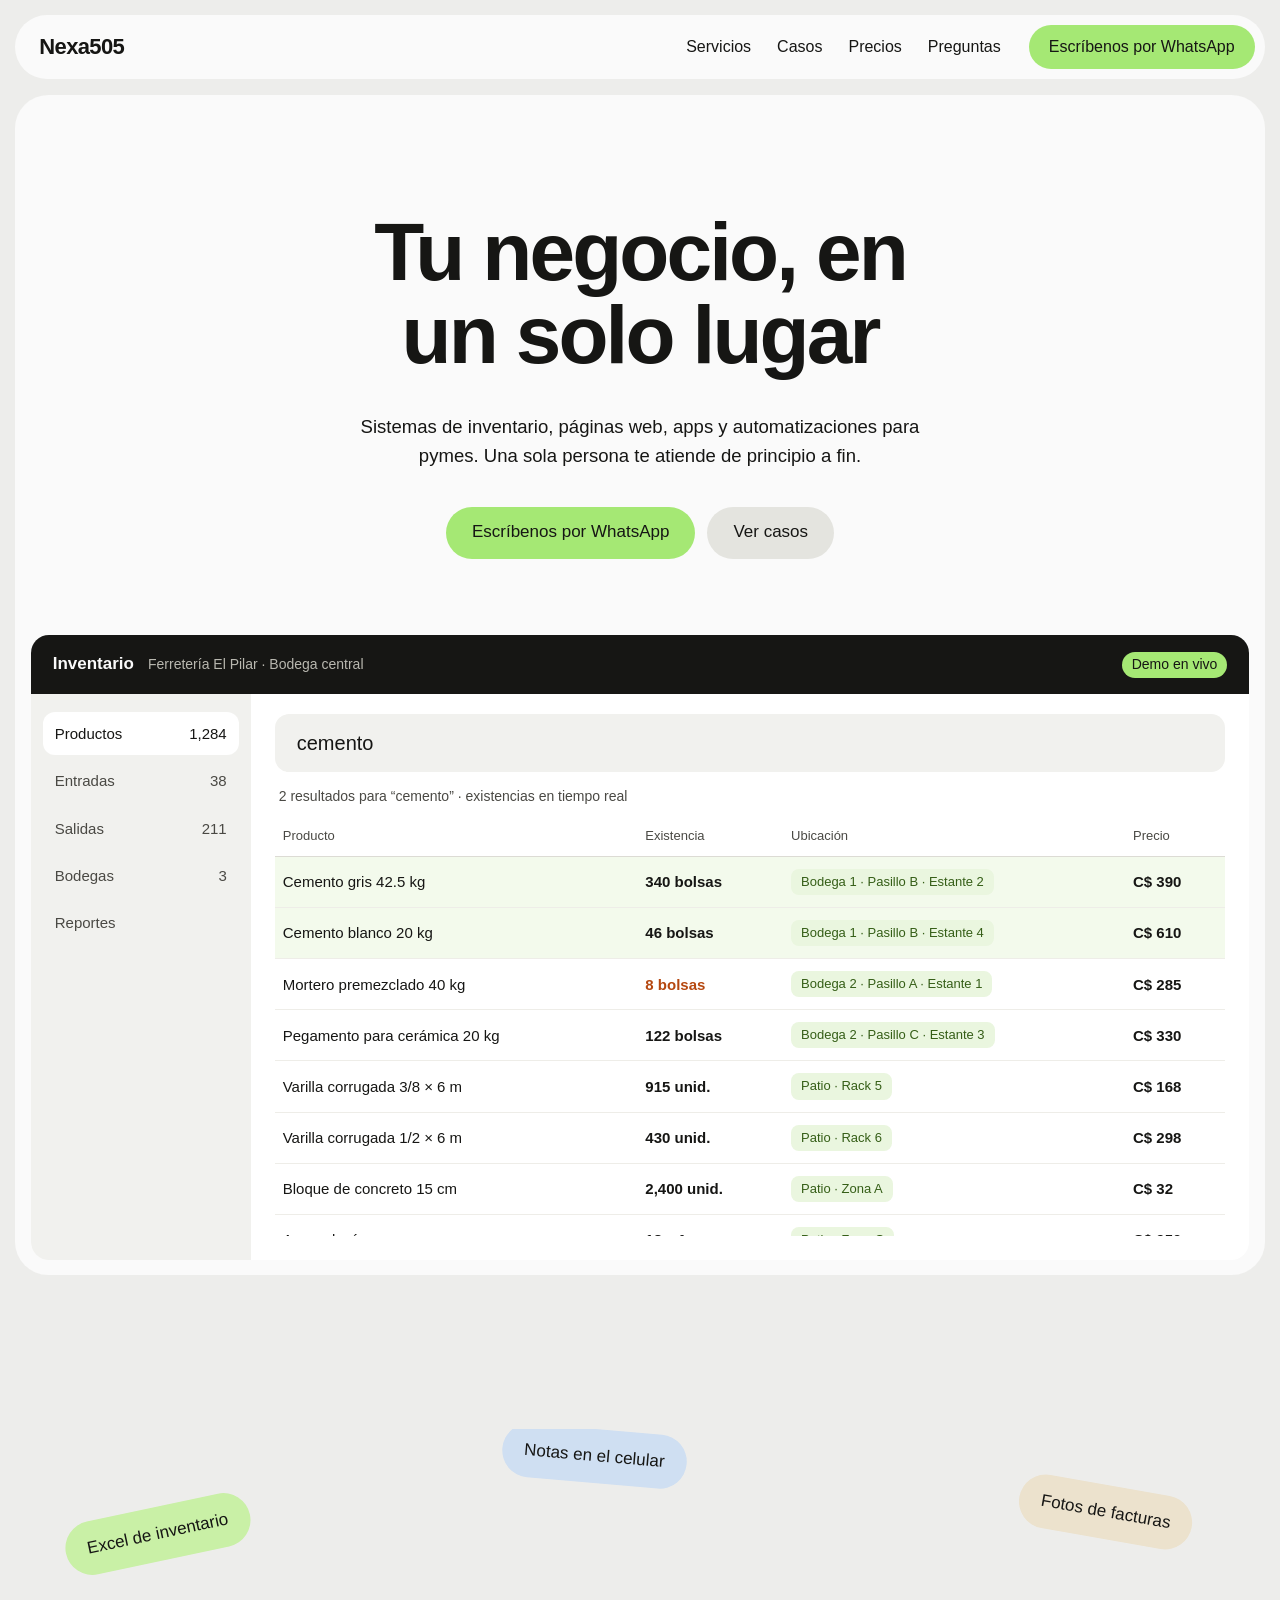
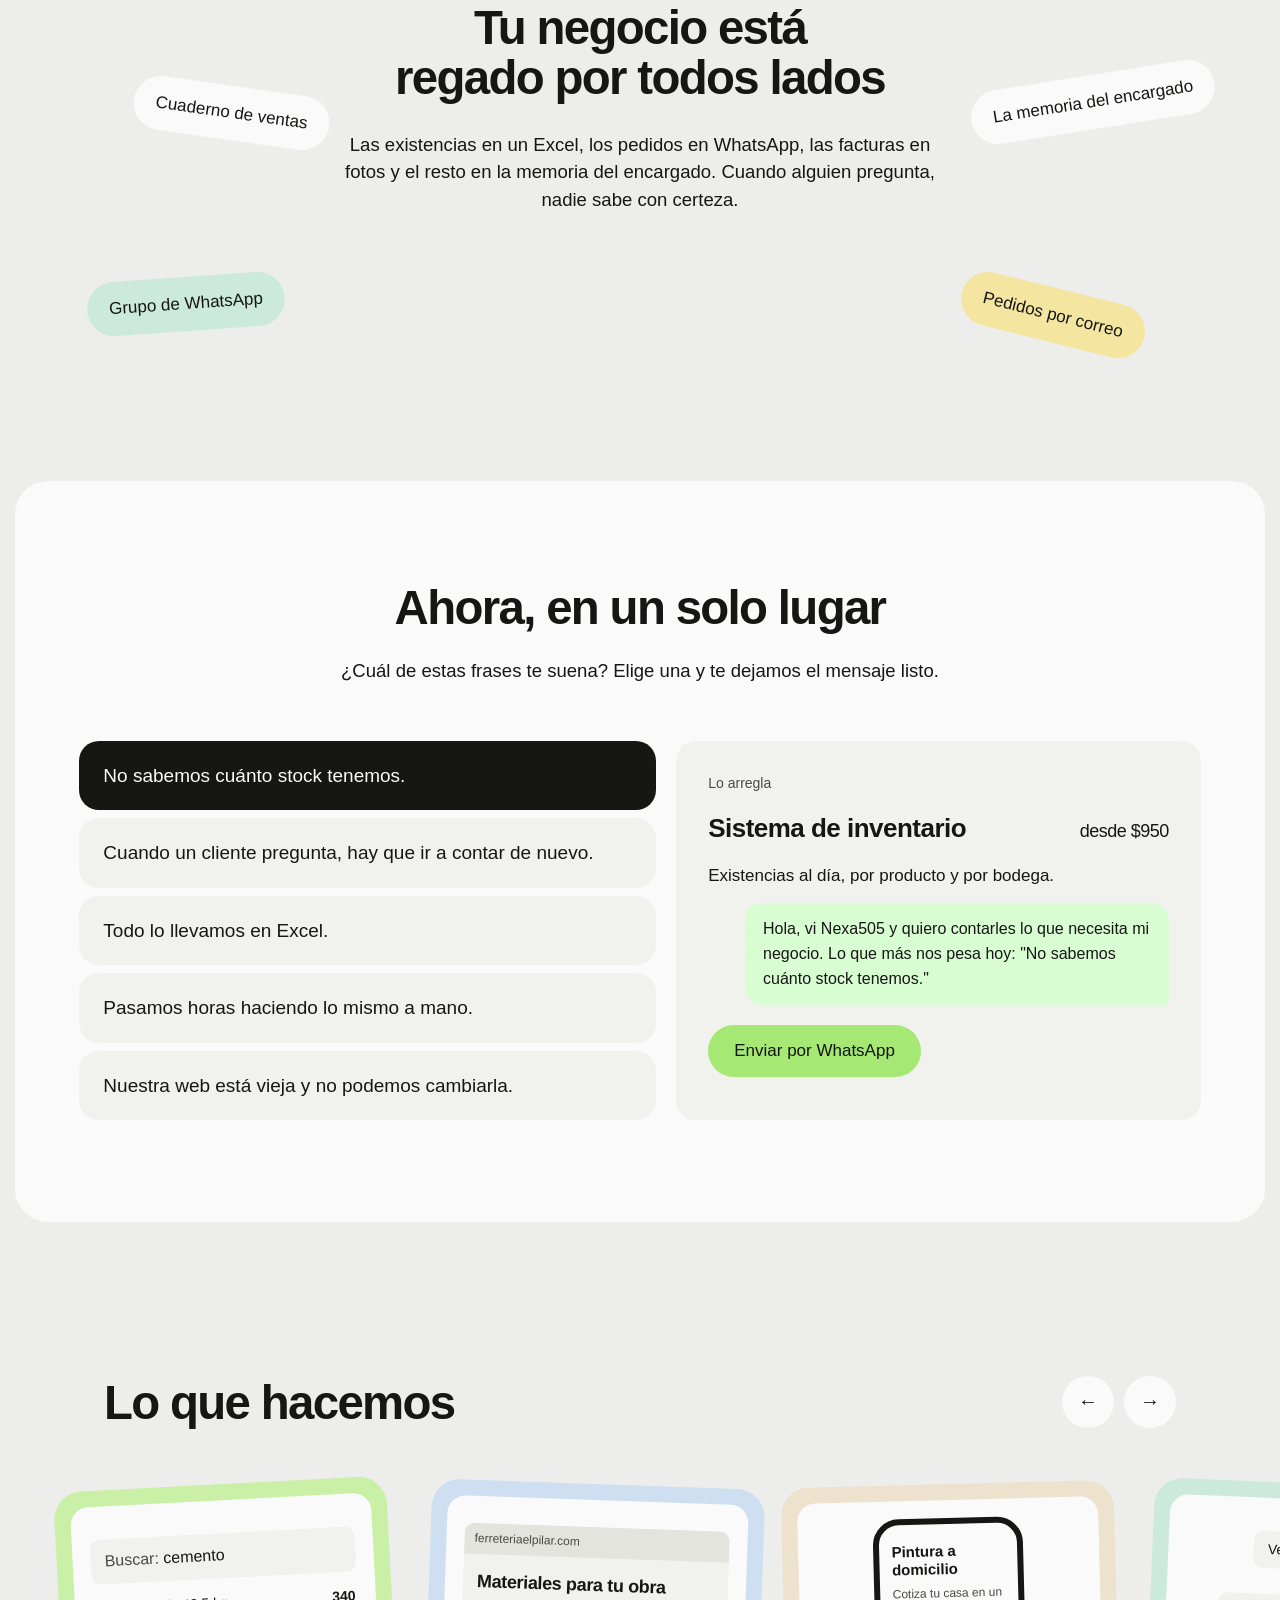
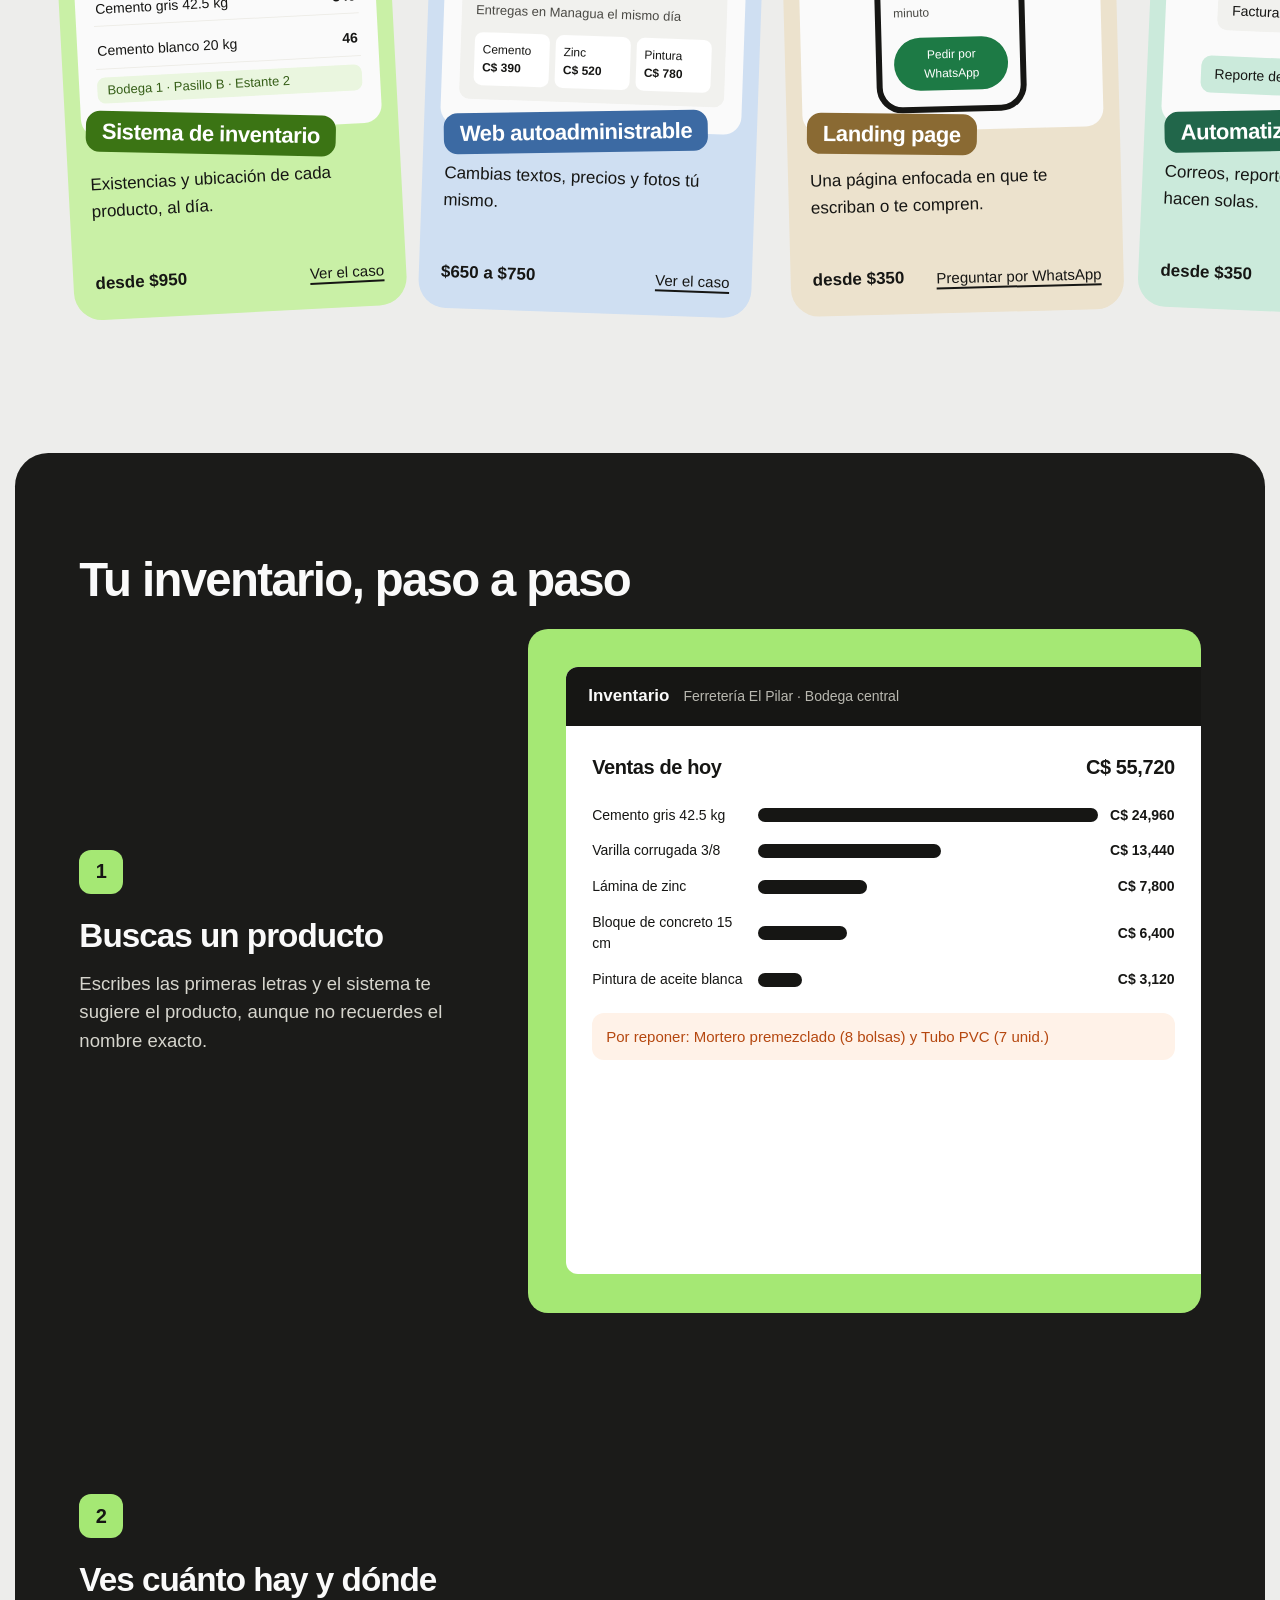
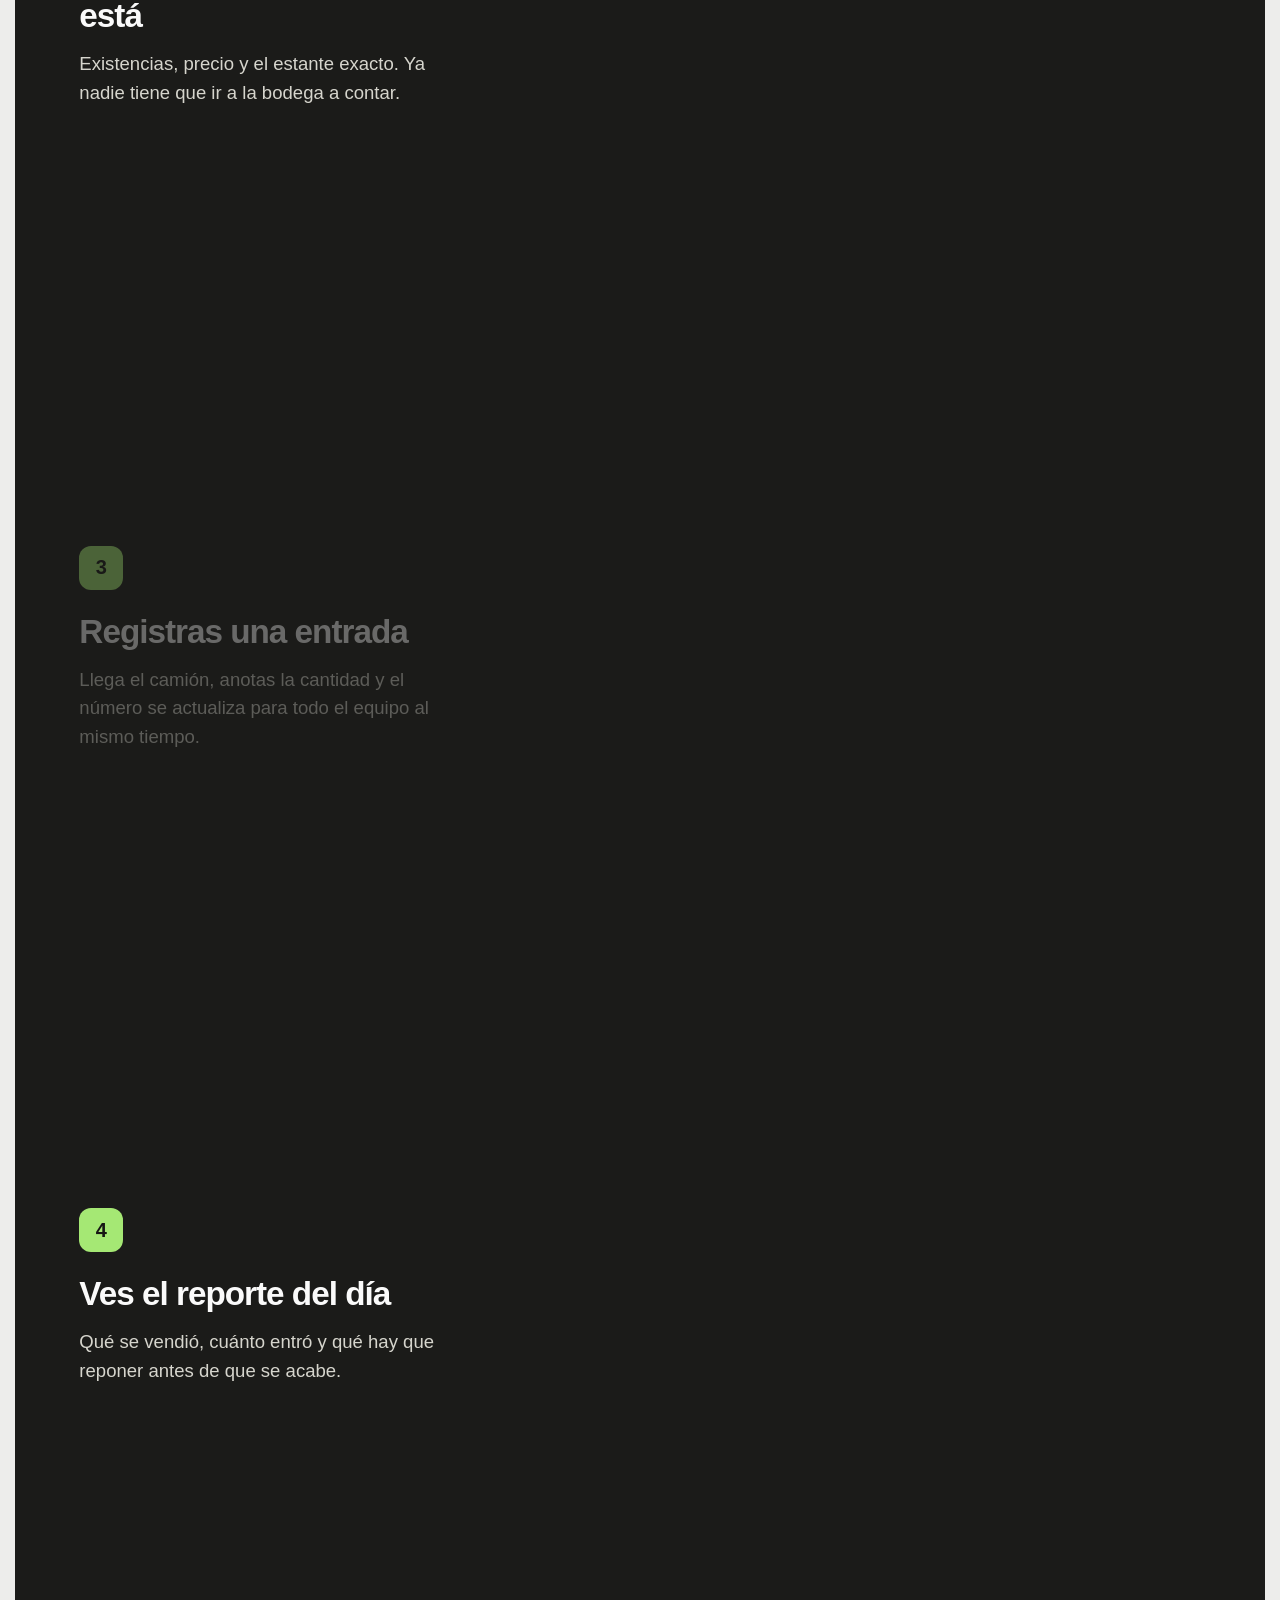
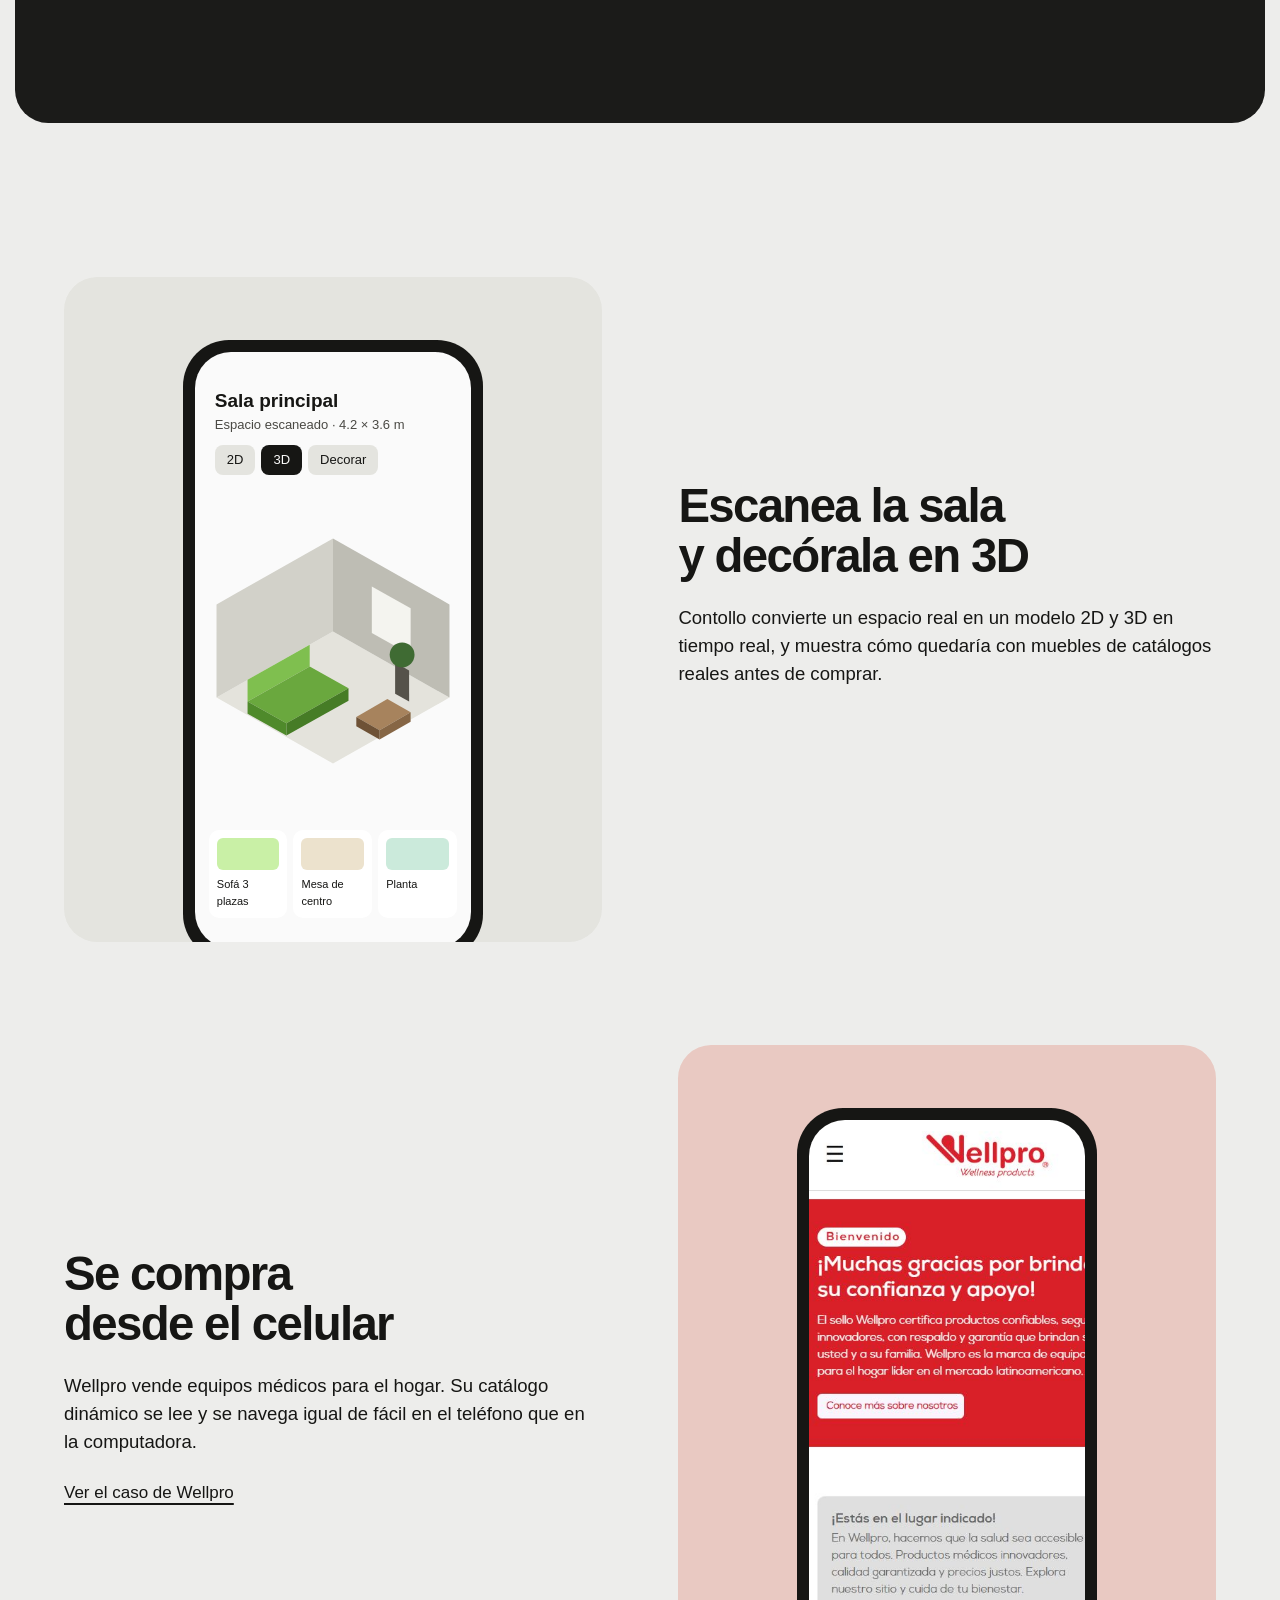
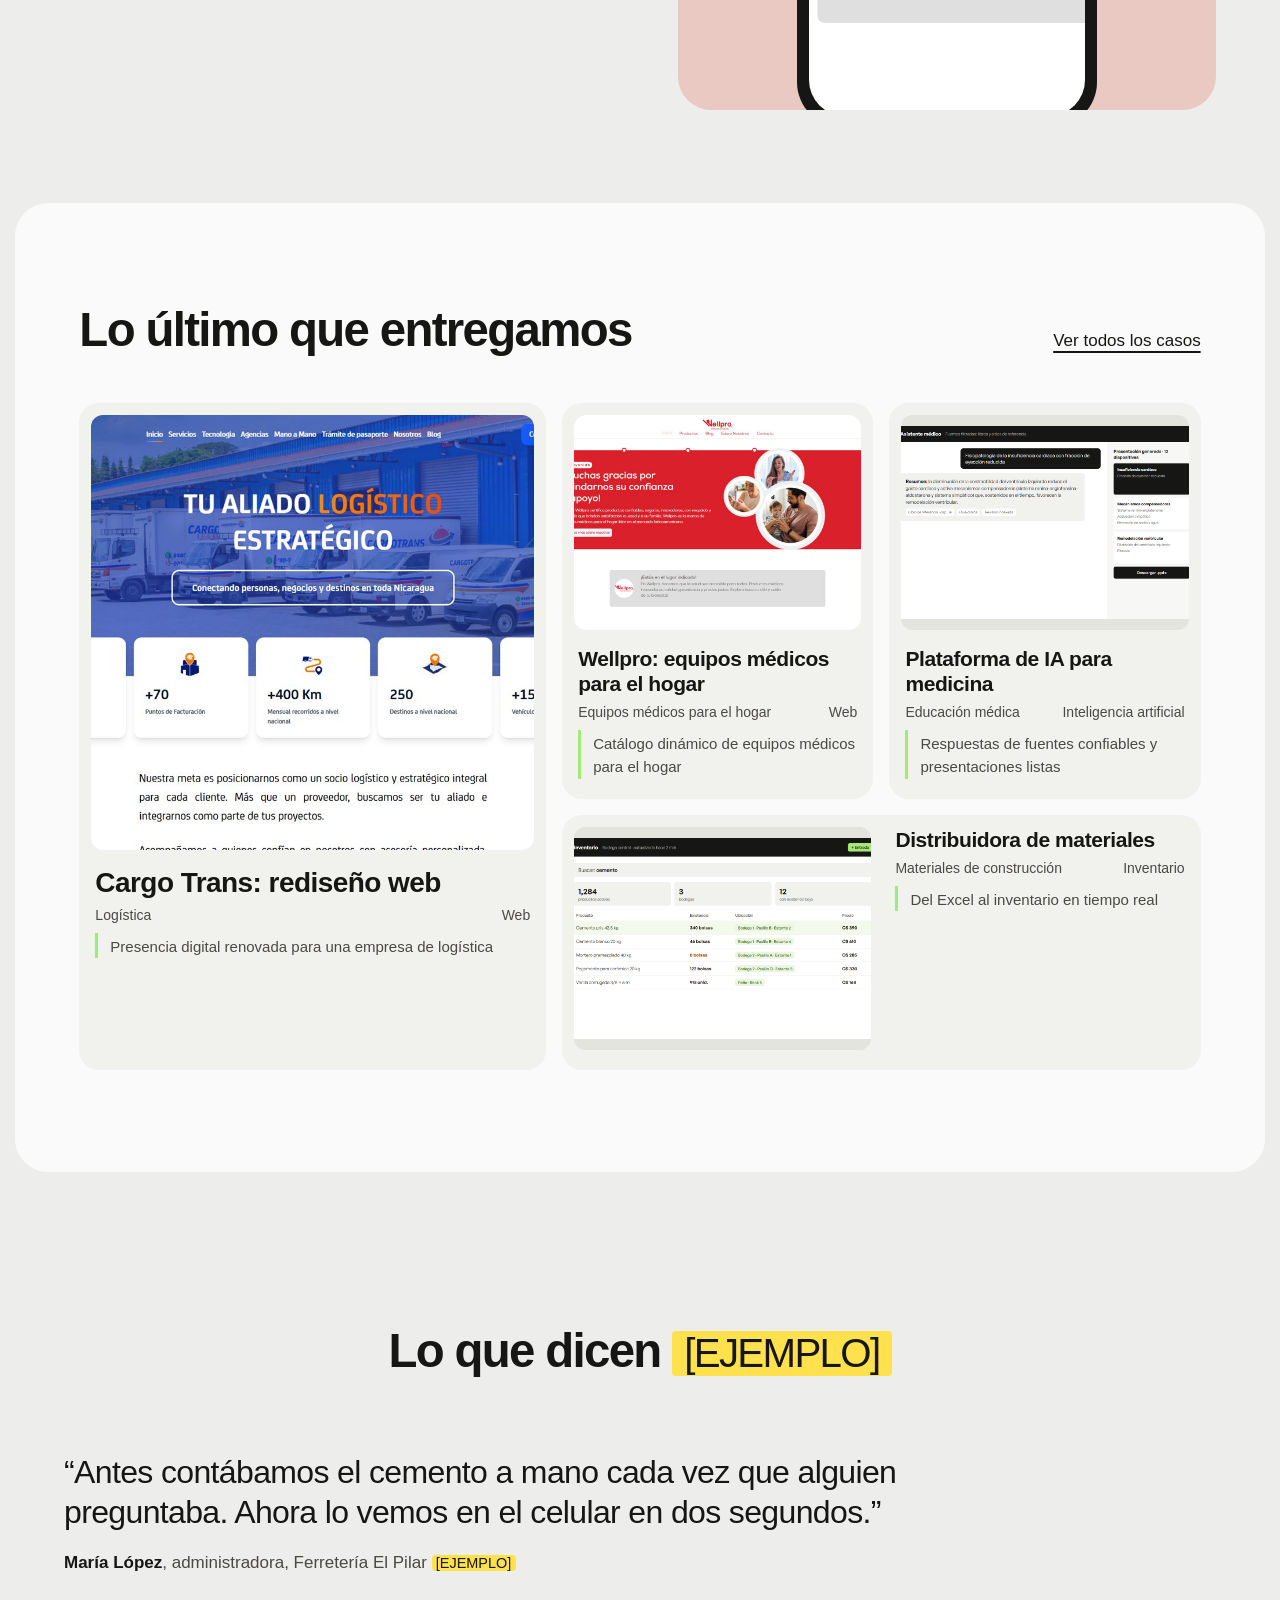
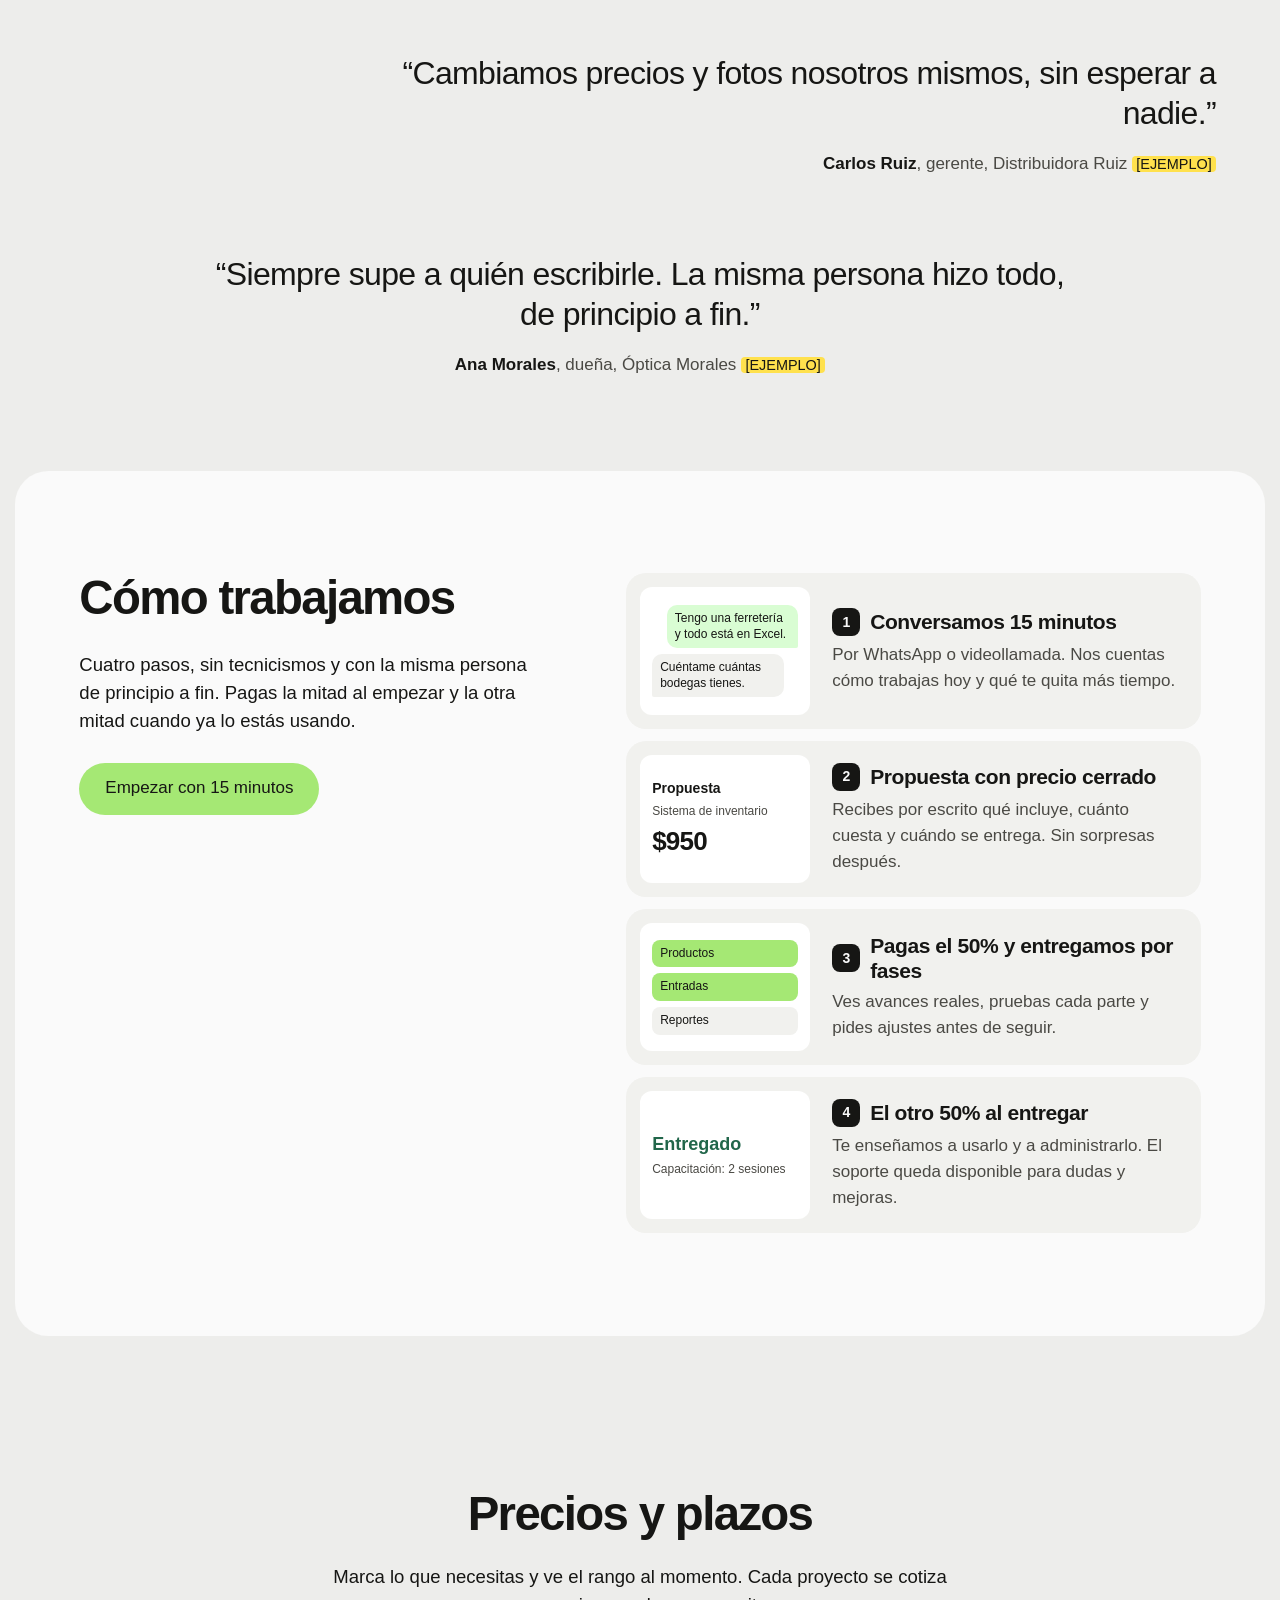
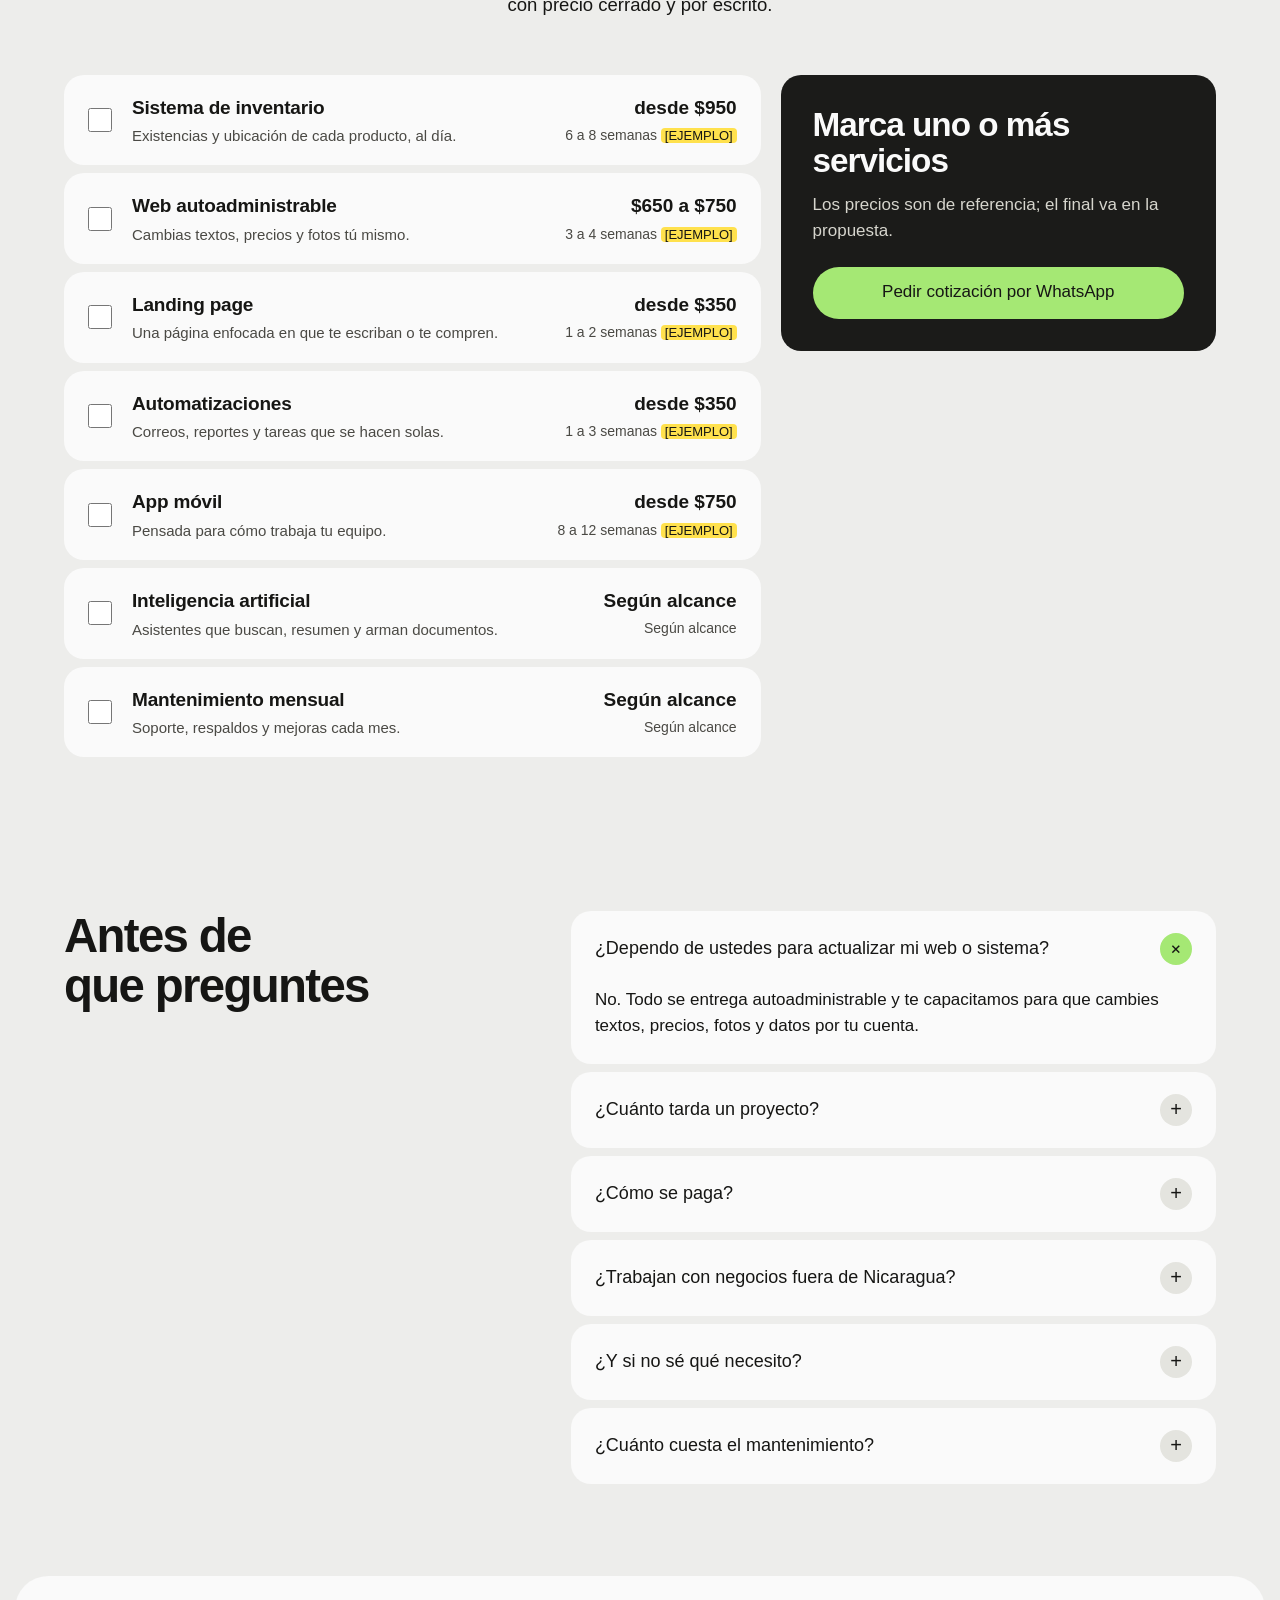
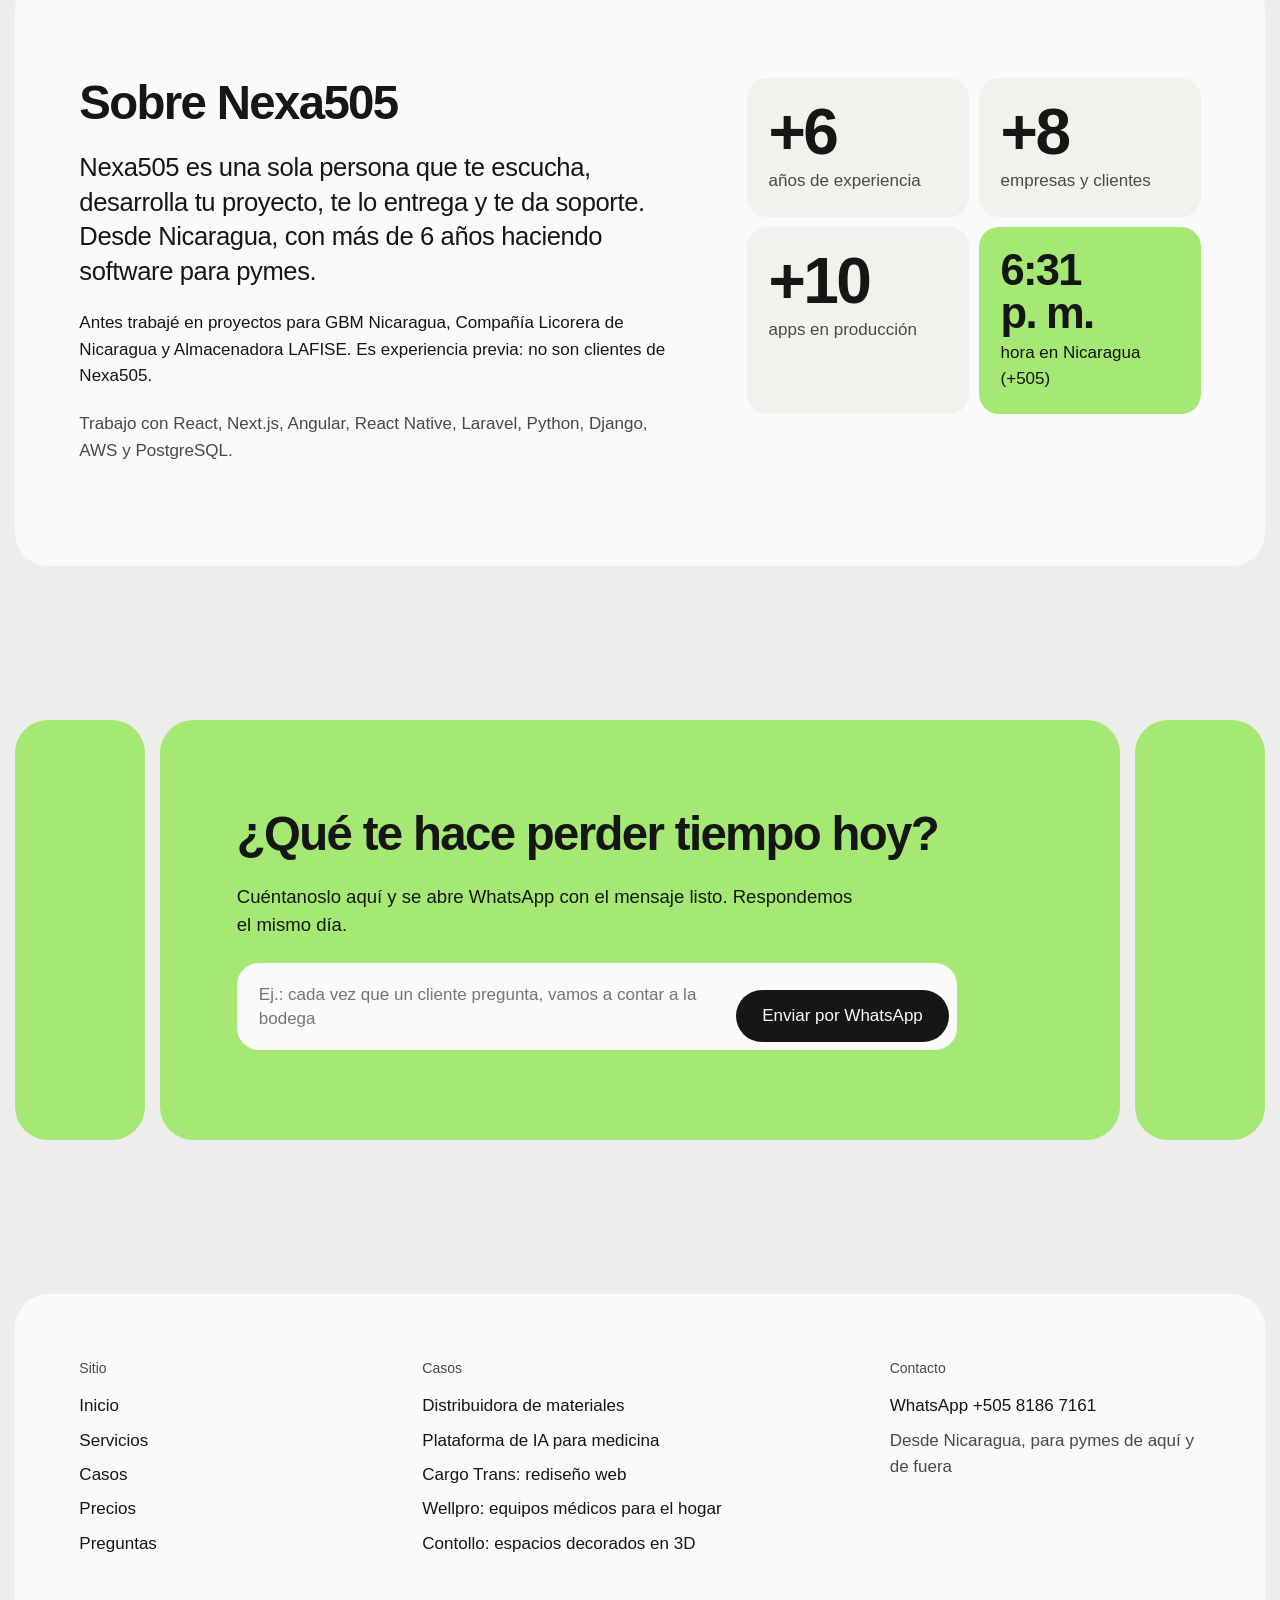
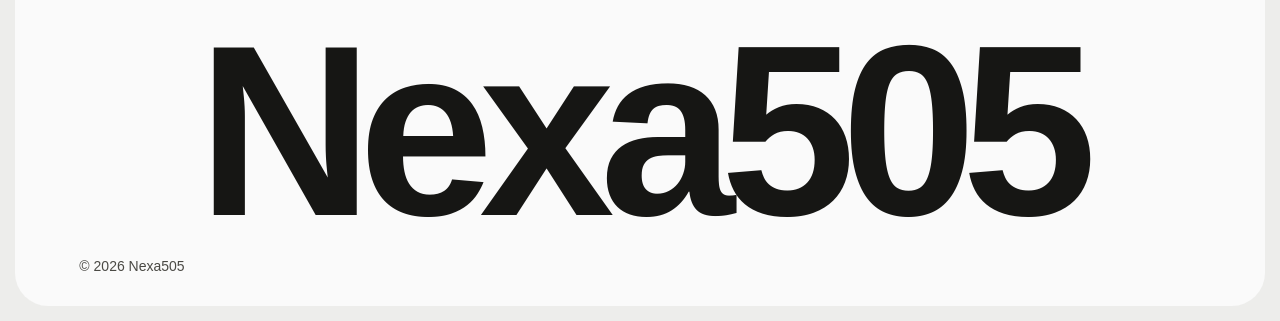
==== index.html @ 00f4a98f "Rediseño de Nexa505 con el estilo de Shelf Página principal con las 14 secciones del mapa: demo de i" ====
<!doctype html>
<html lang="es">
<head>
<meta charset="utf-8">
<meta name="viewport" content="width=device-width, initial-scale=1">
<title>Nexa505 | Sistemas, web y automatización para pymes</title>
<meta name="description" content="Sistemas de inventario, páginas web, automatizaciones, apps e IA a la medida de tu pyme, con un solo responsable. Desde Nicaragua, 6 años de experiencia.">
<meta property="og:title" content="Nexa505 | Sistemas, web y automatización para pymes">
<meta property="og:description" content="Sistemas de inventario, páginas web, automatizaciones, apps e IA a la medida de tu pyme, con un solo responsable. Desde Nicaragua, 6 años de experiencia.">
<meta property="og:type" content="website">
<meta property="og:locale" content="es_NI">
<!-- PENDIENTE: cuando haya dominio, poner la dirección completa (https://dominio/assets/og.png); WhatsApp no lee rutas relativas. -->
<meta property="og:image" content="assets/og.png">
<meta property="og:image:width" content="1200">
<meta property="og:image:height" content="630">
<meta name="twitter:card" content="summary_large_image">
<meta name="theme-color" content="#efeee9">
<link rel="icon" href="assets/favicon.svg" type="image/svg+xml">
<link rel="preconnect" href="https://api.fontshare.com" crossorigin>
<link href="https://api.fontshare.com/v2/css?f[]=general-sans@400,500,600&display=swap" rel="stylesheet">
<link rel="stylesheet" href="assets/site.css">
<script>document.documentElement.classList.add('js')</script>
</head>
<body>
<a class="skip" href="#contenido">Saltar al contenido</a>
<header class="top">
  <a class="mark" href="index.html" aria-label="Nexa505, inicio">Nexa505</a>
  <nav class="nav" aria-label="Principal">
    <a class="link" href="index.html#servicios">Servicios</a>
    <a class="link" href="casos/index.html">Casos</a>
    <a class="link" href="index.html#precios">Precios</a>
    <a class="link" href="index.html#preguntas">Preguntas</a>
  </nav>
  <a class="button button-sm top-cta" href="https://wa.me/50581867161?text=Hola%2C%20vi%20Nexa505%20y%20quiero%20contarles%20lo%20que%20necesita%20mi%20negocio." target="_blank" rel="noopener">Escríbenos por WhatsApp</a>
  <details class="menu">
    <summary>Menú</summary>
    <nav aria-label="Principal en celular">
      <a href="index.html">Inicio</a>
      <a href="index.html#servicios">Servicios</a>
      <a href="casos/index.html">Casos</a>
      <a href="index.html#precios">Precios</a>
      <a href="index.html#preguntas">Preguntas</a>
      <a href="https://wa.me/50581867161?text=Hola%2C%20vi%20Nexa505%20y%20quiero%20contarles%20lo%20que%20necesita%20mi%20negocio." target="_blank" rel="noopener">Escríbenos por WhatsApp</a>
    </nav>
  </details>
</header>
<main id="contenido">

<section class="hero sheet" aria-labelledby="h1">
  <div class="hero-text">
    <h1 id="h1" data-rise>Tu negocio, en un solo lugar</h1>
    <p class="hero-sub" data-rise style="--i:1">Sistemas de inventario, páginas web, apps y automatizaciones para pymes. Una sola persona te atiende de principio a fin.</p>
    <div class="hero-actions" data-rise style="--i:2">
      <a class="button" href="https://wa.me/50581867161?text=Hola%2C%20vi%20Nexa505%20y%20quiero%20contarles%20lo%20que%20necesita%20mi%20negocio." target="_blank" rel="noopener">Escríbenos por WhatsApp</a>
      <a class="button button-soft" href="casos/index.html">Ver casos</a>
    </div>
  </div>
  <div class="demo" data-rise style="--i:3">
    <div class="win win-demo" data-ui>
      <div class="win-bar"><strong>Inventario</strong><span>Ferretería El Pilar · Bodega central</span><span class="win-tag">Demo en vivo</span></div>
      <div class="demo-grid">
        <ul class="demo-side" aria-label="Menú de la demo">
          <li class="on">Productos <b>1,284</b></li><li>Entradas <b>38</b></li><li>Salidas <b>211</b></li><li>Bodegas <b>3</b></li><li>Reportes</li>
        </ul>
        <div class="demo-main">
          <label class="demo-search"><span class="sr">Buscar un producto</span>
            <input id="inv-q" type="search" placeholder="Escribe un producto: cemento, varilla, pintura…" autocomplete="off" spellcheck="false">
          </label>
          <p class="demo-count" aria-live="polite"><span id="inv-n">14 productos</span> · existencias en tiempo real</p>
          <p class="demo-empty" hidden>Ese producto no está en la demo. En tu sistema estarían todos los tuyos.</p>
          <div class="demo-table"><table>
            <thead><tr><th>Producto</th><th>Existencia</th><th>Ubicación</th><th>Precio</th></tr></thead>
            <tbody id="inv-rows"><tr data-k="cemento gris 42.5 kg"><td>Cemento gris 42.5 kg</td><td class="n">340 bolsas</td><td><span class="loc">Bodega 1 · Pasillo B · Estante 2</span></td><td class="n">C$ 390</td></tr><tr data-k="cemento blanco 20 kg"><td>Cemento blanco 20 kg</td><td class="n">46 bolsas</td><td><span class="loc">Bodega 1 · Pasillo B · Estante 4</span></td><td class="n">C$ 610</td></tr><tr data-k="mortero premezclado 40 kg"><td>Mortero premezclado 40 kg</td><td class="n low">8 bolsas</td><td><span class="loc">Bodega 2 · Pasillo A · Estante 1</span></td><td class="n">C$ 285</td></tr><tr data-k="pegamento para ceramica 20 kg"><td>Pegamento para cerámica 20 kg</td><td class="n">122 bolsas</td><td><span class="loc">Bodega 2 · Pasillo C · Estante 3</span></td><td class="n">C$ 330</td></tr><tr data-k="varilla corrugada 3/8 × 6 m"><td>Varilla corrugada 3/8 × 6 m</td><td class="n">915 unid.</td><td><span class="loc">Patio · Rack 5</span></td><td class="n">C$ 168</td></tr><tr data-k="varilla corrugada 1/2 × 6 m"><td>Varilla corrugada 1/2 × 6 m</td><td class="n">430 unid.</td><td><span class="loc">Patio · Rack 6</span></td><td class="n">C$ 298</td></tr><tr data-k="bloque de concreto 15 cm"><td>Bloque de concreto 15 cm</td><td class="n">2,400 unid.</td><td><span class="loc">Patio · Zona A</span></td><td class="n">C$ 32</td></tr><tr data-k="arena de rio"><td>Arena de río</td><td class="n">18 m³</td><td><span class="loc">Patio · Zona C</span></td><td class="n">C$ 950</td></tr><tr data-k="lamina de zinc cal. 26 × 12 pies"><td>Lámina de zinc cal. 26 × 12 pies</td><td class="n">260 unid.</td><td><span class="loc">Bodega 3 · Pasillo A · Estante 1</span></td><td class="n">C$ 520</td></tr><tr data-k="clavo de 3 pulgadas"><td>Clavo de 3 pulgadas</td><td class="n">96 lb</td><td><span class="loc">Bodega 1 · Pasillo D · Gaveta 7</span></td><td class="n">C$ 45</td></tr><tr data-k="tubo pvc 1/2 pulgada × 6 m"><td>Tubo PVC 1/2 pulgada × 6 m</td><td class="n low">7 unid.</td><td><span class="loc">Bodega 3 · Pasillo B · Estante 2</span></td><td class="n">C$ 115</td></tr><tr data-k="pintura de aceite blanca"><td>Pintura de aceite blanca</td><td class="n">64 galones</td><td><span class="loc">Bodega 2 · Pasillo D · Estante 1</span></td><td class="n">C$ 780</td></tr><tr data-k="tabla de pino 1 × 12 × 12 pies"><td>Tabla de pino 1 × 12 × 12 pies</td><td class="n">150 unid.</td><td><span class="loc">Bodega 3 · Pasillo C · Estante 4</span></td><td class="n">C$ 410</td></tr><tr data-k="alambre de amarre"><td>Alambre de amarre</td><td class="n">210 lb</td><td><span class="loc">Bodega 1 · Pasillo D · Gaveta 2</span></td><td class="n">C$ 52</td></tr></tbody>
          </table>
          </div>
        </div>
      </div>
    </div>
  </div>
</section>

<section class="mess sec" aria-labelledby="h-mess">
  <div class="mess-box">
  <div class="mess-cloud" aria-hidden="true">
    <span class="chip c0" style="--n:0">Excel de inventario</span>
    <span class="chip c1" style="--n:1">Cuaderno de ventas</span>
    <span class="chip c2" style="--n:2">Grupo de WhatsApp</span>
    <span class="chip c3" style="--n:3">Fotos de facturas</span>
    <span class="chip c4" style="--n:4">La memoria del encargado</span>
    <span class="chip c5" style="--n:5">Notas en el celular</span>
    <span class="chip c6" style="--n:6">Pedidos por correo</span>
  </div>
  <div class="mess-text">
    <h2 id="h-mess" class="head" data-reveal>Tu negocio está regado por todos lados</h2>
    <p class="lead" data-reveal style="--i:1">Las existencias en un Excel, los pedidos en WhatsApp, las facturas en fotos y el resto en la memoria del encargado. Cuando alguien pregunta, nadie sabe con certeza.</p>
  </div>
  </div>
</section>

<section class="one sheet sec" aria-labelledby="h-one">
  <div class="one-head">
    <h2 id="h-one" class="head" data-reveal>Ahora, en un solo lugar</h2>
    <p class="lead" data-reveal style="--i:1">¿Cuál de estas frases te suena? Elige una y te dejamos el mensaje listo.</p>
  </div>
  <div class="one-body">
    <div class="phrases" role="group" aria-label="Frases frecuentes" data-reveal>
      <button class="phrase" aria-pressed="true" data-msg="Hola, vi Nexa505 y quiero contarles lo que necesita mi negocio. Lo que más nos pesa hoy: &quot;No sabemos cuánto stock tenemos.&quot;" data-srv="Sistema de inventario" data-det="Existencias al día, por producto y por bodega." data-pr="desde $950">No sabemos cuánto stock tenemos.</button>
      <button class="phrase" aria-pressed="false" data-msg="Hola, vi Nexa505 y quiero contarles lo que necesita mi negocio. Lo que más nos pesa hoy: &quot;Cuando un cliente pregunta, hay que ir a contar de nuevo.&quot;" data-srv="Sistema de inventario" data-det="Buscas el producto y ves cuántos hay y en qué estante están." data-pr="desde $950">Cuando un cliente pregunta, hay que ir a contar de nuevo.</button>
      <button class="phrase" aria-pressed="false" data-msg="Hola, vi Nexa505 y quiero contarles lo que necesita mi negocio. Lo que más nos pesa hoy: &quot;Todo lo llevamos en Excel.&quot;" data-srv="Sistema de inventario" data-det="Tus hojas pasan a un sistema que todo el equipo usa al mismo tiempo." data-pr="desde $950">Todo lo llevamos en Excel.</button>
      <button class="phrase" aria-pressed="false" data-msg="Hola, vi Nexa505 y quiero contarles lo que necesita mi negocio. Lo que más nos pesa hoy: &quot;Pasamos horas haciendo lo mismo a mano.&quot;" data-srv="Automatizaciones" data-det="Correos, reportes y tareas repetitivas que se hacen solas." data-pr="desde $350">Pasamos horas haciendo lo mismo a mano.</button>
      <button class="phrase" aria-pressed="false" data-msg="Hola, vi Nexa505 y quiero contarles lo que necesita mi negocio. Lo que más nos pesa hoy: &quot;Nuestra web está vieja y no podemos cambiarla.&quot;" data-srv="Web autoadministrable" data-det="Cambias textos, precios y fotos tú mismo, sin esperar a un técnico." data-pr="$650 a $750">Nuestra web está vieja y no podemos cambiarla.</button>
    </div>
    <div class="answer" data-reveal style="--i:1">
      <p class="answer-k">Lo arregla</p>
      <p class="answer-srv"><strong id="ans-srv">Sistema de inventario</strong> <span id="ans-pr" class="nums">desde $950</span></p>
      <p id="ans-det">Existencias al día, por producto y por bodega.</p>
      <p class="bubble" id="ans-msg">Hola, vi Nexa505 y quiero contarles lo que necesita mi negocio. Lo que más nos pesa hoy: &quot;No sabemos cuánto stock tenemos.&quot;</p>
      <a class="button" id="ans-go" href="https://wa.me/50581867161?text=Hola%2C%20vi%20Nexa505%20y%20quiero%20contarles%20lo%20que%20necesita%20mi%20negocio.%20Lo%20que%20m%C3%A1s%20nos%20pesa%20hoy%3A%20%22No%20sabemos%20cu%C3%A1nto%20stock%20tenemos.%22" target="_blank" rel="noopener">Enviar por WhatsApp</a>
    </div>
  </div>
</section>

<section class="srv sec" id="servicios" aria-labelledby="h-serv">
  <div class="srv-head">
    <h2 id="h-serv" class="head" data-reveal>Lo que hacemos</h2>
    <div class="srv-ctrl" data-reveal style="--i:1">
      <button class="round" data-dir="-1" aria-label="Servicio anterior">←</button>
      <button class="round" data-dir="1" aria-label="Servicio siguiente">→</button>
    </div>
  </div>
  <ul class="deck" aria-label="Servicios">
    <li class="card k-lima" style="--rot:-3deg">
      <div class="card-pic" data-ui><div class="d-search">cemento</div><div class="d-row"><span>Cemento gris 42.5 kg</span><b>340</b></div><div class="d-row"><span>Cemento blanco 20 kg</span><b>46</b></div><span class="loc">Bodega 1 · Pasillo B · Estante 2</span></div>
      <h3 class="card-name">Sistema de inventario</h3>
      <p>Existencias y ubicación de cada producto, al día.</p>
      <p class="card-foot"><span class="nums">desde $950</span><a class="srv-go" href="casos/distribuidora-materiales-construccion/index.html">Ver el caso</a></p>
    </li>
    <li class="card k-cielo" style="--rot:2deg">
      <div class="card-pic" data-ui><div class="d-browser"><div class="d-bar">ferreteriaelpilar.com</div><div class="d-page"><strong>Materiales para tu obra</strong><span>Entregas en Managua el mismo día</span><div class="d-prods"><span>Cemento<b>C$ 390</b></span><span>Zinc<b>C$ 520</b></span><span>Pintura<b>C$ 780</b></span></div></div></div></div>
      <h3 class="card-name">Web autoadministrable</h3>
      <p>Cambias textos, precios y fotos tú mismo.</p>
      <p class="card-foot"><span class="nums">$650 a $750</span><a class="srv-go" href="casos/cargo-trans-rediseno-web/index.html">Ver el caso</a></p>
    </li>
    <li class="card k-arena" style="--rot:-1.5deg">
      <div class="card-pic" data-ui><div class="d-phone"><strong>Pintura a domicilio</strong><span>Cotiza tu casa en un minuto</span><span class="d-btn">Pedir por WhatsApp</span></div></div>
      <h3 class="card-name">Landing page</h3>
      <p>Una página enfocada en que te escriban o te compren.</p>
      <p class="card-foot"><span class="nums">desde $350</span><a class="srv-go" href="https://wa.me/50581867161?text=Hola%2C%20me%20interesa%3A%20Landing%20page.%20%C2%BFPodemos%20conversar%3F" target="_blank" rel="noopener">Preguntar por WhatsApp</a></p>
    </li>
    <li class="card k-menta" style="--rot:2.5deg">
      <div class="card-pic" data-ui><div class="d-flow"><span>Venta registrada</span><i aria-hidden="true">↓</i><span>Factura enviada por correo</span><i aria-hidden="true">↓</i><span class="on">Reporte de ventas cada viernes</span></div></div>
      <h3 class="card-name">Automatizaciones</h3>
      <p>Correos, reportes y tareas que se hacen solas.</p>
      <p class="card-foot"><span class="nums">desde $350</span><a class="srv-go" href="https://wa.me/50581867161?text=Hola%2C%20me%20interesa%3A%20Automatizaciones.%20%C2%BFPodemos%20conversar%3F" target="_blank" rel="noopener">Preguntar por WhatsApp</a></p>
    </li>
    <li class="card k-coral" style="--rot:-2deg">
      <div class="card-pic" data-ui><div class="d-phone"><strong>Pedidos de hoy</strong><div class="d-row"><span>Óptica Morales</span><b>3</b></div><div class="d-row"><span>Bodega Norte</span><b>7</b></div><div class="d-row"><span>Ruta Masaya</span><b>12</b></div></div></div>
      <h3 class="card-name">App móvil</h3>
      <p>Pensada para cómo trabaja tu equipo.</p>
      <p class="card-foot"><span class="nums">desde $750</span><a class="srv-go" href="casos/contollo-app-espacios-3d/index.html">Ver el caso</a></p>
    </li>
    <li class="card k-tinta" style="--rot:1.5deg">
      <div class="card-pic" data-ui><div class="d-chat"><p class="q">Resume el capítulo de insuficiencia cardiaca</p><p class="a">Listo: resumen de 1 página y presentación de 12 diapositivas, con 3 fuentes.</p></div></div>
      <h3 class="card-name">Inteligencia artificial</h3>
      <p>Asistentes que buscan, resumen y arman documentos.</p>
      <p class="card-foot"><span class="nums">Según alcance</span><a class="srv-go" href="casos/plataforma-ia-estudiantes-medicina/index.html">Ver el caso</a></p>
    </li>
    <li class="card k-amarillo" style="--rot:-2.5deg">
      <div class="card-pic" data-ui><div class="d-check"><span>Respaldo diario<b>2:00 a. m.</b></span><span>Actualizaciones<b>Al día</b></span><span>Cambio pedido: precio del cemento<b>Hecho</b></span></div></div>
      <h3 class="card-name">Mantenimiento mensual</h3>
      <p>Soporte, respaldos y mejoras cada mes.</p>
      <p class="card-foot"><span class="nums">Según alcance</span><a class="srv-go" href="https://wa.me/50581867161?text=Hola%2C%20me%20interesa%3A%20Mantenimiento%20mensual.%20%C2%BFPodemos%20conversar%3F" target="_blank" rel="noopener">Preguntar por WhatsApp</a></p>
    </li>
  </ul>
</section>

<section class="steps sheet sheet-dark sec" aria-labelledby="h-steps">
  <h2 id="h-steps" class="head steps-h" data-reveal>Tu inventario, paso a paso</h2>
  <div class="steps-grid">
    <ol class="steps-list">
      <li class="step" data-step="0">
        <h3>Buscas un producto</h3>
        <p>Escribes las primeras letras y el sistema te sugiere el producto, aunque no recuerdes el nombre exacto.</p>
        <div class="step-pic"><div class="win" data-ui><div class="win-bar"><strong>Inventario</strong><span>Ferretería El Pilar · Bodega central</span></div><div class="win-body"><div class="s-search"><span class="s-input">cem<span class="caret"></span></span>
    <ul class="s-sug"><li class="on">Cemento gris 42.5 kg</li><li>Cemento blanco 20 kg</li><li>Mortero premezclado 40 kg</li></ul></div></div></div></div>
      </li>
      <li class="step" data-step="1">
        <h3>Ves cuánto hay y dónde está</h3>
        <p>Existencias, precio y el estante exacto. Ya nadie tiene que ir a la bodega a contar.</p>
        <div class="step-pic"><div class="win" data-ui><div class="win-bar"><strong>Inventario</strong><span>Ferretería El Pilar · Bodega central</span></div><div class="win-body"><div class="s-detail"><p class="s-title">Cemento gris 42.5 kg</p>
    <p class="s-big">340 <span>bolsas</span></p>
    <p class="loc loc-big">Bodega 1 · Pasillo B · Estante 2</p>
    <dl class="s-facts"><div><dt>Precio</dt><dd>C$ 390</dd></div><div><dt>Vendidas este mes</dt><dd>512 bolsas</dd></div><div><dt>Última entrada</dt><dd>15 de octubre</dd></div></dl></div></div></div></div>
      </li>
      <li class="step" data-step="2">
        <h3>Registras una entrada</h3>
        <p>Llega el camión, anotas la cantidad y el número se actualiza para todo el equipo al mismo tiempo.</p>
        <div class="step-pic"><div class="win" data-ui><div class="win-bar"><strong>Inventario</strong><span>Ferretería El Pilar · Bodega central</span></div><div class="win-body"><div class="s-form"><p class="s-title">Nueva entrada</p>
    <div class="s-field"><span>Producto</span><b>Cemento gris 42.5 kg</b></div>
    <div class="s-field"><span>Cantidad</span><b>+ 120 bolsas</b></div>
    <div class="s-field"><span>Proveedor</span><b>Cementera del Norte</b></div>
    <p class="s-toast">Entrada guardada: de 340 a 460 bolsas</p></div></div></div></div>
      </li>
      <li class="step" data-step="3">
        <h3>Ves el reporte del día</h3>
        <p>Qué se vendió, cuánto entró y qué hay que reponer antes de que se acabe.</p>
        <div class="step-pic"><div class="win" data-ui><div class="win-bar"><strong>Inventario</strong><span>Ferretería El Pilar · Bodega central</span></div><div class="win-body"><div class="s-report"><p class="s-title">Ventas de hoy <b>C$ 55,720</b></p>
    <ul class="s-bars"><li><span>Cemento gris 42.5 kg</span><i style="--w:100.0%"></i><b>C$ 24,960</b></li><li><span>Varilla corrugada 3/8</span><i style="--w:53.8%"></i><b>C$ 13,440</b></li><li><span>Lámina de zinc</span><i style="--w:31.3%"></i><b>C$ 7,800</b></li><li><span>Bloque de concreto 15 cm</span><i style="--w:25.6%"></i><b>C$ 6,400</b></li><li><span>Pintura de aceite blanca</span><i style="--w:12.5%"></i><b>C$ 3,120</b></li></ul>
    <p class="s-note">Por reponer: Mortero premezclado (8 bolsas) y Tubo PVC (7 unid.)</p></div></div></div></div>
      </li>
    </ol>
    <div class="steps-stage" aria-hidden="true">
      <div class="steps-frame"><div class="stage-screen is-on" data-screen="0"><div class="win" data-ui><div class="win-bar"><strong>Inventario</strong><span>Ferretería El Pilar · Bodega central</span></div><div class="win-body"><div class="s-search"><span class="s-input">cem<span class="caret"></span></span>
    <ul class="s-sug"><li class="on">Cemento gris 42.5 kg</li><li>Cemento blanco 20 kg</li><li>Mortero premezclado 40 kg</li></ul></div></div></div></div><div class="stage-screen" data-screen="1"><div class="win" data-ui><div class="win-bar"><strong>Inventario</strong><span>Ferretería El Pilar · Bodega central</span></div><div class="win-body"><div class="s-detail"><p class="s-title">Cemento gris 42.5 kg</p>
    <p class="s-big">340 <span>bolsas</span></p>
    <p class="loc loc-big">Bodega 1 · Pasillo B · Estante 2</p>
    <dl class="s-facts"><div><dt>Precio</dt><dd>C$ 390</dd></div><div><dt>Vendidas este mes</dt><dd>512 bolsas</dd></div><div><dt>Última entrada</dt><dd>15 de octubre</dd></div></dl></div></div></div></div><div class="stage-screen" data-screen="2"><div class="win" data-ui><div class="win-bar"><strong>Inventario</strong><span>Ferretería El Pilar · Bodega central</span></div><div class="win-body"><div class="s-form"><p class="s-title">Nueva entrada</p>
    <div class="s-field"><span>Producto</span><b>Cemento gris 42.5 kg</b></div>
    <div class="s-field"><span>Cantidad</span><b>+ 120 bolsas</b></div>
    <div class="s-field"><span>Proveedor</span><b>Cementera del Norte</b></div>
    <p class="s-toast">Entrada guardada: de 340 a 460 bolsas</p></div></div></div></div><div class="stage-screen" data-screen="3"><div class="win" data-ui><div class="win-bar"><strong>Inventario</strong><span>Ferretería El Pilar · Bodega central</span></div><div class="win-body"><div class="s-report"><p class="s-title">Ventas de hoy <b>C$ 55,720</b></p>
    <ul class="s-bars"><li><span>Cemento gris 42.5 kg</span><i style="--w:100.0%"></i><b>C$ 24,960</b></li><li><span>Varilla corrugada 3/8</span><i style="--w:53.8%"></i><b>C$ 13,440</b></li><li><span>Lámina de zinc</span><i style="--w:31.3%"></i><b>C$ 7,800</b></li><li><span>Bloque de concreto 15 cm</span><i style="--w:25.6%"></i><b>C$ 6,400</b></li><li><span>Pintura de aceite blanca</span><i style="--w:12.5%"></i><b>C$ 3,120</b></li></ul>
    <p class="s-note">Por reponer: Mortero premezclado (8 bolsas) y Tubo PVC (7 unid.)</p></div></div></div></div></div>
    </div>
  </div>
</section>

<section class="apps sec" aria-labelledby="h-apps">
  <h2 id="h-apps" class="sr">Apps móviles</h2>
  <article class="app-row">
    <div class="app-panel" data-reveal>
      <div class="phone" data-ui><div class="phone-in contollo">
        <p class="ph-h">Sala principal<span>Espacio escaneado · 4.2 × 3.6 m</span></p>
        <p class="ph-tabs"><span>2D</span><span class="on">3D</span><span>Decorar</span></p>
        <svg class="room" viewBox="0 -20 340 300" role="img" aria-label="Sala en 3D con sofá, mesa y planta">
          <polygon points="170,110 320,195 170,280 20,195" fill="#e4e3dc"/>
          <polygon points="20,195 20,75 170,-10 170,110" fill="#d2d1c9"/>
          <polygon points="170,110 170,-10 320,75 320,195" fill="#bebdb4"/>
          <polygon points="220,52 270,80 270,140 220,112" fill="#f4f4ef"/>
          <g class="drop d1"><polygon points="60,200 60,172 140,127 140,155" fill="#7fbf4f"/><polygon points="60,200 140,155 190,183 110,228" fill="#6aa83e"/><polygon points="60,200 110,228 110,244 60,216" fill="#4f8a2b"/><polygon points="110,228 190,183 190,199 110,244" fill="#467c26"/></g>
          <g class="drop d2"><polygon points="200,220 240,197 270,214 230,237" fill="#a7835d"/><polygon points="230,237 270,214 270,226 230,249" fill="#866645"/><polygon points="200,220 230,237 230,249 200,232" fill="#6e5236"/></g>
          <g class="drop d3"><polygon points="250,150 268,160 268,200 250,190" fill="#55524a"/><circle cx="259" cy="140" r="16" fill="#3f6b33"/></g>
        </svg>
        <p class="ph-cat"><span>Sofá 3 plazas</span><span>Mesa de centro</span><span>Planta</span></p>
      </div></div>
    </div>
    <div class="app-text">
      <h3 class="head" data-reveal>Escanea la sala y decórala en 3D</h3>
      <p class="lead" data-reveal style="--i:1">Contollo convierte un espacio real en un modelo 2D y 3D en tiempo real, y muestra cómo quedaría con muebles de catálogos reales antes de comprar.</p>
      <a class="link-plain" href="casos/contollo-app-espacios-3d/index.html" data-reveal style="--i:2">Ver el caso de Contollo</a>
    </div>
  </article>
  <article class="app-row app-row-flip">
    <div class="app-panel app-panel-red" data-reveal>
      <div class="phone" data-ui><div class="phone-in phone-scroll"><img class="cover" src="assets/img/wellpro-movil.jpg" width="390" height="844" alt="Sitio de Wellpro en un celular: catálogo de equipos médicos para el hogar" loading="lazy" decoding="async"></div></div>
    </div>
    <div class="app-text">
      <h3 class="head" data-reveal>Se compra desde el celular</h3>
      <p class="lead" data-reveal style="--i:1">Wellpro vende equipos médicos para el hogar. Su catálogo dinámico se lee y se navega igual de fácil en el teléfono que en la computadora.</p>
      <a class="link-plain" href="casos/wellpro-equipos-medicos-hogar/index.html" data-reveal style="--i:2">Ver el caso de Wellpro</a>
    </div>
  </article>
</section>

<section class="work sheet sec" id="casos" aria-labelledby="h-casos">
  <div class="work-head">
    <h2 id="h-casos" class="head" data-reveal>Lo último que entregamos</h2>
    <a class="link-plain" href="casos/index.html" data-reveal style="--i:1">Ver todos los casos</a>
  </div>
  <div class="work-grid">
    <a class="wk wk-big" href="casos/cargo-trans-rediseno-web/index.html" data-reveal style="--i:0">
      <span class="wk-pic"><img class="cover" src="assets/img/cargotrans-escritorio.jpg" width="1200" height="750" alt="Página de inicio del sitio de Cargo Trans con su flota de camiones y cifras de la empresa" style="object-position:top" loading="lazy" decoding="async"></span>
      <strong>Cargo Trans: rediseño web</strong>
      <span class="wk-meta"><span>Logística</span><span>Web</span></span>
      <span class="wk-line">Presencia digital renovada para una empresa de logística</span>
    </a>
    <a class="wk" href="casos/wellpro-equipos-medicos-hogar/index.html" data-reveal style="--i:1">
      <span class="wk-pic"><img class="cover" src="assets/img/wellpro-escritorio.jpg" width="1200" height="750" alt="Página de inicio del sitio de Wellpro con su mensaje de bienvenida en fondo rojo" style="object-position:top" loading="lazy" decoding="async"></span>
      <strong>Wellpro: equipos médicos para el hogar</strong>
      <span class="wk-meta"><span>Equipos médicos para el hogar</span><span>Web</span></span>
      <span class="wk-line">Catálogo dinámico de equipos médicos para el hogar</span>
    </a>
    <a class="wk" href="casos/plataforma-ia-estudiantes-medicina/index.html" data-reveal style="--i:2">
      <span class="wk-pic"><img class="cover" src="assets/img/ui-ia.png" width="1200" height="800" alt="Pantalla de un asistente médico con una respuesta resumida, sus fuentes y una presentación generada" style="object-position:top" loading="lazy" decoding="async"></span>
      <strong>Plataforma de IA para medicina</strong>
      <span class="wk-meta"><span>Educación médica</span><span>Inteligencia artificial</span></span>
      <span class="wk-line">Respuestas de fuentes confiables y presentaciones listas</span>
    </a>
    <a class="wk" href="casos/distribuidora-materiales-construccion/index.html" data-reveal style="--i:3">
      <span class="wk-pic"><img class="cover" src="assets/img/ui-inventario.png" width="1200" height="800" alt="Pantalla de un sistema de inventario: búsqueda de cemento con existencias y ubicación por bodega, pasillo y estante" style="object-position:top" loading="lazy" decoding="async"></span>
      <strong>Distribuidora de materiales</strong>
      <span class="wk-meta"><span>Materiales de construcción</span><span>Inventario</span></span>
      <span class="wk-line">Del Excel al inventario en tiempo real</span>
    </a>
  </div>
</section>

<section class="quotes sec" aria-labelledby="h-quotes">
  <h2 id="h-quotes" class="head" data-reveal>Lo que dicen <span class="pend">[EJEMPLO]</span></h2>
  <figure class="quote q0" data-reveal style="--i:0">
    <blockquote><p>“Antes contábamos el cemento a mano cada vez que alguien preguntaba. Ahora lo vemos en el celular en dos segundos.”</p></blockquote>
    <figcaption><strong>María López</strong>, administradora, Ferretería El Pilar <span class="pend">[EJEMPLO]</span></figcaption>
  </figure>
  <figure class="quote q1" data-reveal style="--i:1">
    <blockquote><p>“Cambiamos precios y fotos nosotros mismos, sin esperar a nadie.”</p></blockquote>
    <figcaption><strong>Carlos Ruiz</strong>, gerente, Distribuidora Ruiz <span class="pend">[EJEMPLO]</span></figcaption>
  </figure>
  <figure class="quote q2" data-reveal style="--i:2">
    <blockquote><p>“Siempre supe a quién escribirle. La misma persona hizo todo, de principio a fin.”</p></blockquote>
    <figcaption><strong>Ana Morales</strong>, dueña, Óptica Morales <span class="pend">[EJEMPLO]</span></figcaption>
  </figure>
</section>

<section class="how sheet sec" aria-labelledby="h-how">
  <div class="how-text">
    <h2 id="h-how" class="head" data-reveal>Cómo trabajamos</h2>
    <p class="lead" data-reveal style="--i:1">Cuatro pasos, sin tecnicismos y con la misma persona de principio a fin. Pagas la mitad al empezar y la otra mitad cuando ya lo estás usando.</p>
    <a class="button" href="https://wa.me/50581867161?text=Hola%2C%20vi%20Nexa505%20y%20quiero%20contarles%20lo%20que%20necesita%20mi%20negocio." target="_blank" rel="noopener" data-reveal style="--i:2">Empezar con 15 minutos</a>
  </div>
  <ol class="how-list">
    <li class="how-item" data-reveal style="--i:0">
      <div class="how-pic how-charla" data-ui aria-hidden="true"><span class="b-in">Tengo una ferretería y todo está en Excel.</span><span class="b-out">Cuéntame cuántas bodegas tienes.</span></div>
      <div><h3>Conversamos 15 minutos</h3><p>Por WhatsApp o videollamada. Nos cuentas cómo trabajas hoy y qué te quita más tiempo.</p></div>
    </li>
    <li class="how-item" data-reveal style="--i:1">
      <div class="how-pic how-propuesta" data-ui aria-hidden="true"><span class="doc-h">Propuesta</span><span class="doc-l">Sistema de inventario</span><span class="doc-p">$950</span></div>
      <div><h3>Propuesta con precio cerrado</h3><p>Recibes por escrito qué incluye, cuánto cuesta y cuándo se entrega. Sin sorpresas después.</p></div>
    </li>
    <li class="how-item" data-reveal style="--i:2">
      <div class="how-pic how-fases" data-ui aria-hidden="true"><span class="ph on">Productos</span><span class="ph on">Entradas</span><span class="ph">Reportes</span></div>
      <div><h3>Pagas el 50% y entregamos por fases</h3><p>Ves avances reales, pruebas cada parte y pides ajustes antes de seguir.</p></div>
    </li>
    <li class="how-item" data-reveal style="--i:3">
      <div class="how-pic how-entrega" data-ui aria-hidden="true"><span class="ok">Entregado</span><span class="doc-l">Capacitación: 2 sesiones</span></div>
      <div><h3>El otro 50% al entregar</h3><p>Te enseñamos a usarlo y a administrarlo. El soporte queda disponible para dudas y mejoras.</p></div>
    </li>
  </ol>
</section>

<section class="pricing sec" id="precios" aria-labelledby="h-precios">
  <div class="pricing-head">
    <h2 id="h-precios" class="head" data-reveal>Precios y plazos</h2>
    <p class="lead" data-reveal style="--i:1">Marca lo que necesitas y ve el rango al momento. Cada proyecto se cotiza con precio cerrado y por escrito.</p>
  </div>
  <form class="quote-form" action="https://wa.me/50581867161?text=" method="get" target="_blank" data-reveal>
    <fieldset class="menu-list">
      <legend class="sr">Servicios para cotizar</legend>
      <label class="menu-item">
        <input type="checkbox" value="inventario" data-n="Sistema de inventario" data-min="950" data-max="950" data-sem="6-8">
        <span class="menu-n">Sistema de inventario</span>
        <span class="menu-p nums">desde $950</span>
        <span class="menu-d">Existencias y ubicación de cada producto, al día.</span>
        <span class="menu-t">6 a 8 semanas <span class="pend">[EJEMPLO]</span></span>
      </label>
      <label class="menu-item">
        <input type="checkbox" value="web" data-n="Web autoadministrable" data-min="650" data-max="750" data-sem="3-4">
        <span class="menu-n">Web autoadministrable</span>
        <span class="menu-p nums">$650 a $750</span>
        <span class="menu-d">Cambias textos, precios y fotos tú mismo.</span>
        <span class="menu-t">3 a 4 semanas <span class="pend">[EJEMPLO]</span></span>
      </label>
      <label class="menu-item">
        <input type="checkbox" value="landing" data-n="Landing page" data-min="350" data-max="350" data-sem="1-2">
        <span class="menu-n">Landing page</span>
        <span class="menu-p nums">desde $350</span>
        <span class="menu-d">Una página enfocada en que te escriban o te compren.</span>
        <span class="menu-t">1 a 2 semanas <span class="pend">[EJEMPLO]</span></span>
      </label>
      <label class="menu-item">
        <input type="checkbox" value="auto" data-n="Automatizaciones" data-min="350" data-max="350" data-sem="1-3">
        <span class="menu-n">Automatizaciones</span>
        <span class="menu-p nums">desde $350</span>
        <span class="menu-d">Correos, reportes y tareas que se hacen solas.</span>
        <span class="menu-t">1 a 3 semanas <span class="pend">[EJEMPLO]</span></span>
      </label>
      <label class="menu-item">
        <input type="checkbox" value="app" data-n="App móvil" data-min="750" data-max="750" data-sem="8-12">
        <span class="menu-n">App móvil</span>
        <span class="menu-p nums">desde $750</span>
        <span class="menu-d">Pensada para cómo trabaja tu equipo.</span>
        <span class="menu-t">8 a 12 semanas <span class="pend">[EJEMPLO]</span></span>
      </label>
      <label class="menu-item">
        <input type="checkbox" value="ia" data-n="Inteligencia artificial" data-min="" data-max="" data-sem="">
        <span class="menu-n">Inteligencia artificial</span>
        <span class="menu-p nums">Según alcance</span>
        <span class="menu-d">Asistentes que buscan, resumen y arman documentos.</span>
        <span class="menu-t">Según alcance</span>
      </label>
      <label class="menu-item">
        <input type="checkbox" value="mant" data-n="Mantenimiento mensual" data-min="" data-max="" data-sem="">
        <span class="menu-n">Mantenimiento mensual</span>
        <span class="menu-p nums">Según alcance</span>
        <span class="menu-d">Soporte, respaldos y mejoras cada mes.</span>
        <span class="menu-t">Según alcance</span>
      </label>
    </fieldset>
    <div class="quote-sum" aria-live="polite">
      <p class="qs-total nums" id="q-total">Marca uno o más servicios</p>
      <p class="qs-time" id="q-time">Los precios son de referencia; el final va en la propuesta.</p>
      <input type="hidden" name="text" id="q-text" value="Hola, vi Nexa505 y quiero contarles lo que necesita mi negocio.">
      <button class="button" type="submit">Pedir cotización por WhatsApp</button>
    </div>
  </form>
</section>

<section class="faq sec" id="preguntas" aria-labelledby="h-faq">
  <h2 id="h-faq" class="head" data-reveal>Antes de que preguntes</h2>
  <div class="faq-list">
    <details class="faq-item" data-reveal style="--i:0" open><summary>¿Dependo de ustedes para actualizar mi web o sistema?</summary><p>No. Todo se entrega autoadministrable y te capacitamos para que cambies textos, precios, fotos y datos por tu cuenta.</p></details>
    <details class="faq-item" data-reveal style="--i:1"><summary>¿Cuánto tarda un proyecto?</summary><p>Depende del servicio: una landing page, de 1 a 2 semanas; una web autoadministrable, de 3 a 4; un sistema de inventario, de 6 a 8; una app móvil, de 8 a 12. El plazo exacto va por escrito en la propuesta.</p></details>
    <details class="faq-item" data-reveal style="--i:2"><summary>¿Cómo se paga?</summary><p>El 50% al empezar y el otro 50% al entregar. El precio es cerrado: lo que dice la propuesta es lo que pagas.</p></details>
    <details class="faq-item" data-reveal style="--i:0"><summary>¿Trabajan con negocios fuera de Nicaragua?</summary><p>Sí. Trabajamos por videollamada y WhatsApp con negocios de otros países.</p></details>
    <details class="faq-item" data-reveal style="--i:1"><summary>¿Y si no sé qué necesito?</summary><p>Empezamos con una conversación de 15 minutos y te decimos por dónde conviene comenzar, aunque sea algo pequeño.</p></details>
    <details class="faq-item" data-reveal style="--i:2"><summary>¿Cuánto cuesta el mantenimiento?</summary><p>Según el alcance: no es lo mismo cuidar una landing page que un sistema de inventario con varias bodegas. Te lo cotizamos junto con el proyecto.</p></details>
  </div>
</section>

<section class="about sheet sec" id="nosotros" aria-labelledby="h-about">
  <div class="about-text">
    <h2 id="h-about" class="head" data-reveal>Sobre Nexa505</h2>
    <p class="about-lead" data-reveal style="--i:1">Nexa505 es una sola persona que te escucha, desarrolla tu proyecto, te lo entrega y te da soporte. Desde Nicaragua, con más de 6 años haciendo software para pymes.</p>
    <p data-reveal style="--i:2">Antes trabajé en proyectos para GBM Nicaragua, Compañía Licorera de Nicaragua y Almacenadora LAFISE. Es experiencia previa: no son clientes de Nexa505.</p>
    <p class="tech" data-reveal style="--i:3">Trabajo con React, Next.js, Angular, React Native, Laravel, Python, Django, AWS y PostgreSQL.</p>
  </div>
  <dl class="figs">
    <div data-reveal><dt>años de experiencia</dt><dd>+6</dd></div>
    <div data-reveal style="--i:1"><dt>empresas y clientes</dt><dd>+8</dd></div>
    <div data-reveal style="--i:2"><dt>apps en producción</dt><dd>+10</dd></div>
    <div class="fig-clock" data-reveal style="--i:3"><dt>hora en Nicaragua (+505)</dt><dd class="nums" data-clock>UTC−6</dd></div>
  </dl>
</section>

<section class="close sec" aria-labelledby="h-close">
  <div class="close-side" aria-hidden="true"></div>
  <div class="close-main" data-reveal>
    <h2 id="h-close" class="head">¿Qué te hace perder tiempo hoy?</h2>
    <p class="lead">Cuéntanoslo aquí y se abre WhatsApp con el mensaje listo. Respondemos el mismo día.</p>
    <form class="close-form" action="https://wa.me/50581867161?text=" method="get" target="_blank">
      <label class="sr" for="close-q">Qué te hace perder tiempo</label>
      <textarea id="close-q" rows="2" placeholder="Ej.: cada vez que un cliente pregunta, vamos a contar a la bodega"></textarea>
      <input type="hidden" name="text" value="Hola, vi Nexa505 y quiero contarles lo que necesita mi negocio." id="close-text">
      <button class="button button-ink" type="submit">Enviar por WhatsApp</button>
    </form>
  </div>
  <div class="close-side" aria-hidden="true"></div>
</section>

</main>
<footer class="foot">
  <div class="foot-cols">
    <nav aria-label="Sitio"><h2>Sitio</h2><a class="link" href="index.html">Inicio</a><a class="link" href="index.html#servicios">Servicios</a><a class="link" href="casos/index.html">Casos</a><a class="link" href="index.html#precios">Precios</a><a class="link" href="index.html#preguntas">Preguntas</a></nav>
    <nav aria-label="Casos"><h2>Casos</h2><a class="link" href="casos/distribuidora-materiales-construccion/index.html">Distribuidora de materiales</a><a class="link" href="casos/plataforma-ia-estudiantes-medicina/index.html">Plataforma de IA para medicina</a><a class="link" href="casos/cargo-trans-rediseno-web/index.html">Cargo Trans: rediseño web</a><a class="link" href="casos/wellpro-equipos-medicos-hogar/index.html">Wellpro: equipos médicos para el hogar</a><a class="link" href="casos/contollo-app-espacios-3d/index.html">Contollo: espacios decorados en 3D</a></nav>
    <div><h2>Contacto</h2>
      <a class="link" href="https://wa.me/50581867161?text=Hola%2C%20vi%20Nexa505%20y%20quiero%20contarles%20lo%20que%20necesita%20mi%20negocio." target="_blank" rel="noopener">WhatsApp +505 8186 7161</a>
      <span>Desde Nicaragua, para pymes de aquí y de fuera</span>
    </div>
  </div>
  <p class="foot-name" aria-hidden="true">Nexa505</p>
  <div class="foot-last">
    <span>© 2026 Nexa505</span>
    
  </div>
</footer>
<script src="assets/site.js" defer></script>
</body>
</html>
---- assets/site.css ----
/* Nexa505 · estilo Shelf: fondo piedra, hojas claras redondeadas, una letra (General Sans), acento lima. */
:root {
  --ground: #ededeb;
  --sheet: #fafafa;
  --tile: #f1f1ee;
  --tile-2: #e4e4df;
  --ink: #161614;
  --ink-2: #4a4944;
  --accent: #a5e874;
  --accent-2: #8fd65c;
  --dark: #1b1b19;
  --low: #b5470f;
  --pend: #ffe14d;

  --lima: #c9f0a6; --lima-2: #3b7414;
  --cielo: #cfdff2; --cielo-2: #3c6aa3;
  --arena: #ece2cd; --arena-2: #8a6a33;
  --menta: #cbeadb; --menta-2: #21664a;
  --coral: #f6cdbf; --coral-2: #b0472b;
  --amarillo: #f4e6a0; --amarillo-2: #8a7414;

  --font: 'General Sans', 'Helvetica Neue', Arial, sans-serif;
  --fs-display: clamp(44px, 6.4vw, 96px);
  --fs-head: clamp(32px, 3.7vw, 54px);
  --fs-lead: clamp(18px, 1.45vw, 21px);
  --fs-body: 17px;
  --fs-small: 14px;

  --m: clamp(12px, 1.2vw, 16px);         /* margen exterior de las hojas */
  --pad: clamp(20px, 5vw, 80px);         /* margen interior del contenido */
  --max: 1200px;
  --gap-sec: clamp(96px, 12vw, 180px);
  --r-sheet: clamp(24px, 2.6vw, 40px);
  --r: 20px;
  --r-sm: 12px;
  --ease: cubic-bezier(.2, .7, .2, 1);
}

*, *::before, *::after { box-sizing: border-box; }
html { -webkit-text-size-adjust: 100%; scroll-behavior: smooth; scroll-padding-top: 88px; }
body { margin: 0; background: var(--ground); color: var(--ink); font: 400 var(--fs-body)/1.55 var(--font); -webkit-font-smoothing: antialiased; overflow-x: hidden; }
img, svg, video { display: block; max-width: 100%; }
h1, h2, h3, p, ul, ol, dl, dd, figure, blockquote, fieldset { margin: 0; padding: 0; }
ul, ol { list-style: none; }
fieldset { border: 0; min-width: 0; }
a { color: inherit; }
button, input, textarea { font: inherit; color: inherit; }
::selection { background: var(--accent); color: var(--ink); }
:focus-visible { outline: 3px solid var(--ink); outline-offset: 3px; border-radius: 6px; }
.sr { position: absolute; width: 1px; height: 1px; overflow: hidden; clip: rect(0 0 0 0); white-space: nowrap; }
.skip { position: absolute; left: 16px; top: -60px; z-index: 50; background: var(--ink); color: var(--sheet); padding: 10px 16px; border-radius: 999px; }
.skip:focus { top: 12px; }
.nums { font-variant-numeric: tabular-nums; }
.pend { background: var(--pend); color: var(--ink); padding: 0 .3em; border-radius: 4px; font-weight: 500; font-size: max(.85em, 13px); }
.cover { width: 100%; height: 100%; object-fit: cover; }

h1, .head { font-weight: 600; letter-spacing: -0.035em; line-height: 1.02; text-wrap: balance; }
h1 { font-size: var(--fs-display); }
.head { font-size: var(--fs-head); line-height: 1.05; }
.lead { font-size: var(--fs-lead); line-height: 1.5; max-width: 34em; }
.small { font-size: var(--fs-small); color: var(--ink-2); }

/* ---------- botones y enlaces ---------- */
.button { display: inline-flex; align-items: center; justify-content: center; gap: .5em; min-height: 52px; padding: 0 26px; border: 0; border-radius: 999px; background: var(--accent); color: var(--ink); font-weight: 500; font-size: 17px; text-decoration: none; cursor: pointer; transition: transform .25s var(--ease), background-color .2s; }
.button:hover { background: var(--accent-2); transform: translateY(-2px); }
.button:active { transform: translateY(0) scale(.97); }
.button-sm { min-height: 44px; padding: 0 20px; font-size: 16px; }
.button-soft { background: var(--tile-2); }
.button-soft:hover { background: #dbdad3; }
.button-ink { background: var(--ink); color: var(--sheet); }
.button-ink:hover { background: #33332f; }
.link { text-decoration: underline 2px transparent; text-underline-offset: 6px; transition: text-decoration-color .25s; }
.link:hover, .link[aria-current="page"] { text-decoration-color: currentColor; }
.link-plain { font-weight: 500; text-decoration: underline; text-decoration-thickness: 2px; text-underline-offset: 5px; transition: text-decoration-color .2s; }
.link-plain:hover { text-decoration-color: var(--accent-2); }
.round { width: 52px; height: 52px; border-radius: 50%; border: 0; background: var(--sheet); font-size: 20px; cursor: pointer; transition: transform .2s var(--ease), background-color .2s; }
.round:hover { background: var(--accent); }
.round:active { transform: scale(.92); }

/* ---------- barra superior ---------- */
.top { position: sticky; top: var(--m); z-index: 20; display: flex; align-items: center; gap: 28px; max-width: calc(var(--max) + 2 * var(--pad)); margin: var(--m) auto 0; padding: 10px 10px 10px 24px; background: var(--sheet); border-radius: 999px; width: calc(100% - 2 * var(--m)); }
.mark { font-weight: 600; font-size: 22px; letter-spacing: -0.03em; text-decoration: none; margin-right: auto; }
.nav { display: flex; gap: 26px; font-size: 16px; }
.menu { display: none; position: relative; }
.menu summary { list-style: none; cursor: pointer; padding: 10px 18px; border-radius: 999px; background: var(--tile-2); font-weight: 500; }
.menu summary::-webkit-details-marker { display: none; }
.menu nav { position: absolute; right: 0; top: calc(100% + 8px); display: grid; gap: 4px; min-width: 240px; padding: 10px; background: var(--sheet); border-radius: var(--r); box-shadow: 0 18px 40px rgba(22, 22, 20, .14); } /* taste-skill-ignore: menú flotante */
.menu nav a { padding: 12px 14px; border-radius: var(--r-sm); text-decoration: none; }
.menu nav a:hover { background: var(--tile); }

/* ---------- hojas y secciones ---------- */
.sheet { background: var(--sheet); border-radius: var(--r-sheet); margin-inline: var(--m); }
.sheet-dark { background: var(--dark); color: var(--sheet); }
.sec { margin-top: var(--gap-sec); }
.sheet.sec { margin-top: calc(var(--gap-sec) * .6); }
.sec > *, .sheet > * { max-width: var(--max); margin-inline: auto; }
section.sec:not(.sheet), .case-board, .index-list { padding-inline: var(--pad); }
.sheet { padding: clamp(56px, 8vw, 120px) var(--pad); }

/* ---------- primera pantalla ---------- */
.hero { margin-top: var(--m); padding-top: clamp(64px, 9vw, 130px); padding-bottom: var(--m); padding-inline: var(--m); text-align: center; overflow: hidden; }
.hero-text { padding-inline: var(--pad); }
.hero h1 { max-width: 11em; margin-inline: auto; }
.hero-sub { font-size: var(--fs-lead); max-width: 32em; margin: 36px auto 0; }
.hero-actions { display: flex; flex-wrap: wrap; justify-content: center; gap: 12px; margin-top: 36px; }
.demo { max-width: none; margin-top: clamp(48px, 6vw, 88px); text-align: left; }

.win { background: #fff; border-radius: var(--r); overflow: hidden; color: var(--ink); font-size: 15px; }
.win-bar { display: flex; align-items: baseline; gap: 14px; padding: 16px 22px; background: var(--ink); color: var(--sheet); flex-wrap: wrap; }
.win-bar strong { font-weight: 600; font-size: 17px; }
.win-bar span { color: #b9b8b0; font-size: 14px; }
.win-tag { margin-left: auto; background: var(--accent); color: var(--ink) !important; padding: 2px 10px; border-radius: 999px; font-weight: 500; }
.win-demo { background: #fff; border-radius: calc(var(--r-sheet) - var(--m)); }
.demo-grid { display: grid; grid-template-columns: 220px 1fr; }
.demo-side { padding: 18px 12px; background: var(--tile); display: grid; align-content: start; gap: 4px; }
.demo-side li { display: flex; justify-content: space-between; padding: 10px 12px; border-radius: var(--r-sm); color: var(--ink-2); }
.demo-side li.on { background: #fff; color: var(--ink); font-weight: 500; }
.demo-side b { font-weight: 500; font-variant-numeric: tabular-nums; }
.demo-main { padding: 20px 24px 24px; min-width: 0; }
.demo-search { display: block; }
#inv-q { width: 100%; height: 58px; padding: 0 20px; border: 2px solid transparent; border-radius: 14px; background: var(--tile); font-size: 20px; transition: border-color .2s, background-color .2s; }
#inv-q:focus { outline: none; border-color: var(--ink); background: #fff; }
.demo-count { margin: 14px 4px 8px; color: var(--ink-2); font-size: 14px; }
.demo-table { max-height: 420px; overflow: auto; }
.demo-table table, .s-table { width: 100%; border-collapse: collapse; }
.demo-table th { position: sticky; top: 0; background: #fff; text-align: left; font-weight: 500; font-size: 13px; color: var(--ink-2); padding: 10px 8px; border-bottom: 1px solid #dcdbd4; }
.demo-table td { padding: 12px 8px; border-bottom: 1px solid #eeede8; white-space: nowrap; }
.demo-table td:first-child { white-space: normal; min-width: 180px; }
.demo-table tr { transition: background-color .3s; }
.demo-table tr.hit td { background: #f3faec; }
.demo-table tr.dim { opacity: .38; }
td.n { font-variant-numeric: tabular-nums; font-weight: 600; }
td.low, .low { color: var(--low); }
.loc { display: inline-block; background: #eaf6df; color: #355e17; border-radius: 8px; padding: 3px 10px; font-size: 13px; font-weight: 500; white-space: nowrap; }
.demo-empty { margin: 0 4px 10px; padding: 12px 16px; border-radius: 12px; background: #fff2e8; color: var(--low); }

/* ---------- el problema ---------- */
.mess { text-align: center; overflow: clip; }
.mess-box { position: relative; min-height: 560px; display: grid; place-items: center; }
.mess-text { position: relative; max-width: 620px; }
.mess-text .lead { margin: 28px auto 0; }
.mess-cloud { position: absolute; inset: 0; }
.chip { position: absolute; padding: 14px 22px; background: var(--sheet); border-radius: 999px; font-weight: 500; font-size: 17px; white-space: nowrap; transform: rotate(var(--r0, 0deg)); transition: transform 1s var(--ease); }
.chip.c0 { left: 0; top: 14%; --r0: -12deg; background: var(--lima); }
.chip.c1 { left: 6%; top: 46%; --r0: 8deg; }
.chip.c2 { left: 2%; top: 80%; --r0: -4deg; background: var(--menta); }
.chip.c3 { right: 2%; left: auto; top: 10%; --r0: 10deg; background: var(--arena); }
.chip.c4 { right: 0; left: auto; top: 44%; --r0: -9deg; }
.chip.c5 { left: 38%; top: 0; --r0: 5deg; background: var(--cielo); }
.chip.c6 { right: 6%; left: auto; top: 82%; --r0: 14deg; background: var(--amarillo); }

/* ---------- ahora, en un solo lugar ---------- */
.one-head { text-align: center; }
.one-head .lead { margin: 24px auto 0; }
.one-body { display: grid; grid-template-columns: 1.1fr 1fr; gap: 20px; margin-top: 56px; }
.phrases { display: grid; gap: 8px; align-content: start; }
.phrase { text-align: left; padding: 20px 24px; border: 0; border-radius: var(--r); background: var(--tile); font-size: 19px; font-weight: 500; cursor: pointer; transition: background-color .2s, transform .25s var(--ease); }
.phrase:hover { background: var(--tile-2); transform: translateX(4px); }
.phrase[aria-pressed="true"] { background: var(--ink); color: var(--sheet); }
.answer { background: var(--tile); border-radius: var(--r); padding: 32px; display: grid; gap: 14px; align-content: start; }
.answer-k { color: var(--ink-2); font-size: var(--fs-small); }
.answer-srv { display: flex; flex-wrap: wrap; align-items: baseline; justify-content: space-between; gap: 8px; font-size: 26px; letter-spacing: -0.02em; }
.answer-srv span { font-size: 18px; }
.bubble { justify-self: end; max-width: 92%; background: #d9fdd3; padding: 14px 18px; border-radius: 18px 18px 4px 18px; font-size: 16px; }
.answer .button { justify-self: start; margin-top: 6px; }
.answer.flash .bubble { animation: pop .45s var(--ease); }
@keyframes pop { from { transform: translateY(10px) scale(.97); opacity: .3; } }

/* ---------- servicios (carrusel) ---------- */
.srv { padding-inline: 0 !important; }
.srv-head { display: flex; justify-content: space-between; align-items: end; gap: 24px; padding-inline: var(--pad); }
.srv-ctrl { display: flex; gap: 10px; }
.deck { max-width: none; display: flex; gap: 28px; overflow-x: auto; scroll-snap-type: x mandatory; padding: 56px max(var(--pad), calc((100vw - var(--max)) / 2)) 48px; scrollbar-width: none; }
.deck::-webkit-scrollbar { display: none; }
.card { flex: 0 0 clamp(270px, 26vw, 340px); scroll-snap-align: center; display: flex; flex-direction: column; gap: 12px; padding: 16px 16px 22px; border-radius: 28px; background: var(--c); transform: rotate(var(--rot)); transition: transform .45s var(--ease); }
.card:hover, .card:focus-within { transform: rotate(0deg) translateY(-8px); }
.card-pic { height: 230px; border-radius: 18px; background: var(--sheet); padding: 18px; display: grid; align-content: center; gap: 8px; font-size: 14px; overflow: hidden; }
.card-name { align-self: start; margin-top: -30px; margin-left: 4px; padding: 8px 16px; border-radius: 14px; background: var(--c2); color: #fff; font-size: 22px; font-weight: 600; letter-spacing: -0.02em; line-height: 1.15; transform: rotate(calc(var(--rot) * -1.4)); }
.card p { padding-inline: 6px; }
.card-foot { margin-top: auto; display: flex; justify-content: space-between; align-items: center; gap: 10px; padding-top: 8px; font-weight: 600; }
.srv-go { font-weight: 500; font-size: 15px; text-decoration: underline; text-underline-offset: 4px; text-decoration-thickness: 2px; }
.k-lima { --c: var(--lima); --c2: var(--lima-2); }
.k-cielo { --c: var(--cielo); --c2: var(--cielo-2); }
.k-arena { --c: var(--arena); --c2: var(--arena-2); }
.k-menta { --c: var(--menta); --c2: var(--menta-2); }
.k-coral { --c: var(--coral); --c2: var(--coral-2); }
.k-amarillo { --c: var(--amarillo); --c2: var(--amarillo-2); }
.k-tinta { --c: var(--dark); --c2: var(--accent); color: var(--sheet); }
.k-tinta .card-name { color: var(--ink); }
.k-tinta .card-pic { color: var(--ink); }
/* dibujos dentro de las tarjetas */
.d-search { background: var(--tile); border-radius: 10px; padding: 10px 14px; font-size: 16px; }
.d-search::before { content: 'Buscar: '; color: var(--ink-2); }
.d-row { display: flex; justify-content: space-between; padding: 6px 2px; border-bottom: 1px solid #eeede8; } /* taste-skill-ignore: filas de una tabla dentro de la interfaz */
.d-browser { border-radius: 10px; overflow: hidden; background: var(--tile); }
.d-bar { padding: 6px 10px; font-size: 12px; color: var(--ink-2); background: var(--tile-2); }
.d-page { padding: 14px; display: grid; gap: 4px; }
.d-page strong { font-size: 18px; letter-spacing: -0.02em; }
.d-page > span { color: var(--ink-2); font-size: 13px; }
.d-prods { display: grid; grid-template-columns: repeat(3, 1fr); gap: 6px; margin-top: 8px; }
.d-prods span { background: #fff; border-radius: 8px; padding: 8px; font-size: 12px; display: grid; }
.d-phone { justify-self: center; width: 150px; min-height: 190px; border: 6px solid var(--ink); border-radius: 26px; padding: 18px 12px; display: grid; gap: 6px; align-content: start; font-size: 12px; }
.d-phone strong { font-size: 15px; line-height: 1.2; }
.d-phone > span { color: var(--ink-2); }
.d-btn { margin-top: 10px; background: #1d7a45; color: #fff !important; border-radius: 999px; padding: 8px; text-align: center; font-weight: 500; }
.d-flow { display: grid; justify-items: center; gap: 2px; }
.d-flow span { background: var(--tile); border-radius: 10px; padding: 8px 14px; }
.d-flow span.on { background: var(--menta); }
.d-flow i { font-style: normal; color: var(--ink-2); }
.d-chat { display: grid; gap: 10px; }
.d-chat .q { justify-self: end; background: var(--tile-2); border-radius: 14px 14px 4px 14px; padding: 10px 12px; max-width: 85%; }
.d-chat .a { background: var(--accent); border-radius: 14px 14px 14px 4px; padding: 10px 12px; max-width: 90%; }
.d-check { display: grid; gap: 8px; }
.d-check span { display: flex; justify-content: space-between; gap: 10px; background: var(--tile); border-radius: 10px; padding: 10px 12px; }
.d-check b { font-weight: 600; color: var(--menta-2); white-space: nowrap; }

/* ---------- inventario paso a paso (Typewave) ---------- */
.steps-h { max-width: 15em; margin-inline: 0; }
.steps .head { color: var(--sheet); }
.steps-grid { display: grid; grid-template-columns: minmax(280px, .8fr) 1.4fr; gap: clamp(32px, 5vw, 80px); margin-top: 24px; }
.steps-list { counter-reset: paso; }
.step { counter-increment: paso; min-height: 72vh; display: flex; flex-direction: column; justify-content: center; opacity: .35; transition: opacity .4s; }
.step.is-on { opacity: 1; }
.step::before { content: counter(paso); display: grid; place-items: center; width: 44px; height: 44px; border-radius: 12px; background: var(--accent); color: var(--ink); font-weight: 600; font-size: 20px; margin-bottom: 24px; }
.step h3 { font-size: clamp(28px, 2.6vw, 38px); font-weight: 600; letter-spacing: -0.03em; line-height: 1.08; }
.step > p { margin-top: 16px; font-size: var(--fs-lead); color: #d6d5cd; max-width: 26em; }
.step-pic { display: none; }
.steps-stage { position: relative; }
.steps-frame { position: sticky; top: 12vh; height: 76vh; border-radius: var(--r); background: var(--accent); padding: clamp(24px, 3vw, 48px) 0 clamp(24px, 3vw, 48px) clamp(24px, 3vw, 48px); overflow: hidden; }
.stage-screen { visibility: hidden; position: absolute; inset: clamp(24px, 3vw, 48px) 0 clamp(24px, 3vw, 48px) clamp(24px, 3vw, 48px); opacity: 0; transform: translateY(24px); transition: opacity .5s var(--ease), transform .6s var(--ease); }
.stage-screen.is-on { visibility: visible; opacity: 1; transform: none; }
.stage-screen .win { height: 100%; border-radius: var(--r-sm) 0 0 var(--r-sm); }
.win-body { padding: 26px; font-size: 16px; }
.s-input { display: block; background: var(--tile); border: 2px solid var(--ink); border-radius: 12px; padding: 14px 18px; font-size: 22px; }
.caret { display: inline-block; width: 2px; height: 1em; background: var(--ink); vertical-align: -2px; margin-left: 2px; animation: blink 1s steps(1) infinite; }
@keyframes blink { 50% { opacity: 0; } }
.s-sug { margin-top: 8px; border-radius: 12px; background: #fff; box-shadow: 0 12px 30px rgba(22, 22, 20, .12); padding: 6px; } /* taste-skill-ignore: menú de sugerencias dentro de la interfaz */
.s-sug li { padding: 12px 14px; border-radius: 8px; font-size: 17px; }
.s-sug li.on { background: #eaf6df; font-weight: 500; }
.s-title { font-size: 20px; font-weight: 600; letter-spacing: -0.02em; display: flex; justify-content: space-between; gap: 12px; }
.s-big { font-size: clamp(56px, 6vw, 88px); font-weight: 600; letter-spacing: -0.04em; line-height: 1; margin: 18px 0 14px; font-variant-numeric: tabular-nums; }
.s-big span { font-size: .3em; letter-spacing: 0; color: var(--ink-2); font-weight: 500; }
.loc-big { font-size: 17px; padding: 8px 14px; }
.s-facts { display: grid; grid-template-columns: repeat(3, 1fr); gap: 10px; margin-top: 26px; }
.s-facts div { background: var(--tile); border-radius: 12px; padding: 14px; }
.s-facts dt { font-size: 13px; color: var(--ink-2); }
.s-facts dd { font-weight: 600; margin-top: 2px; }
.s-form { display: grid; gap: 10px; }
.s-field { display: grid; gap: 2px; background: var(--tile); border-radius: 12px; padding: 12px 16px; }
.s-field span { font-size: 13px; color: var(--ink-2); }
.s-field b { font-weight: 500; font-size: 18px; }
.s-toast { margin-top: 10px; background: var(--ink); color: var(--sheet); border-radius: 12px; padding: 14px 16px; font-weight: 500; }
.s-toast::before { content: ''; display: inline-block; width: 10px; height: 10px; border-radius: 50%; background: var(--accent); margin-right: 10px; }
.s-bars { display: grid; gap: 14px; margin-top: 22px; }
.s-bars li { display: grid; grid-template-columns: 11em 1fr auto; align-items: center; gap: 12px; font-size: 14px; }
.s-bars i { height: 14px; border-radius: 7px; background: var(--ink); width: var(--w); transform-origin: left; }
.stage-screen.is-on .s-bars i, .step-pic .s-bars i { animation: grow .9s var(--ease) both; }
@keyframes grow { from { transform: scaleX(0); } }
.s-bars b { font-variant-numeric: tabular-nums; font-weight: 600; }
.s-note { margin-top: 22px; background: #fff2e8; color: var(--low); border-radius: 12px; padding: 12px 14px; font-size: 15px; }

/* ---------- apps móviles (Plastic) ---------- */
.apps { display: grid; gap: clamp(64px, 8vw, 120px); }
.app-row { display: grid; grid-template-columns: 1fr 1fr; gap: clamp(32px, 6vw, 96px); align-items: center; }
.app-row-flip .app-panel { order: 2; }
.app-panel { height: clamp(520px, 52vw, 680px); border-radius: var(--r-sheet); background: var(--tile-2); display: grid; place-items: center; overflow: hidden; }
.app-panel-red { background: #e9c9c2; }
.app-text { display: grid; gap: 24px; justify-items: start; }
.phone { width: 300px; height: 620px; background: var(--ink); border-radius: 46px; padding: 12px; transform: translateY(40px); }
.phone-in { height: 100%; border-radius: 36px; background: var(--sheet); overflow: hidden; display: flex; flex-direction: column; }
.ph-h { padding: 34px 20px 10px; font-weight: 600; font-size: 19px; display: grid; }
.ph-h span { font-size: 13px; font-weight: 400; color: var(--ink-2); }
.ph-tabs { display: flex; gap: 6px; padding: 0 20px; font-size: 13px; }
.ph-tabs span { background: var(--tile-2); border-radius: 8px; padding: 5px 12px; }
.ph-tabs span.on { background: var(--ink); color: var(--sheet); }
.room { flex: 1; width: 100%; padding: 6px; }
.drop { animation: drop 7s var(--ease) infinite; }
.d2 { animation-delay: .5s; }
.d3 { animation-delay: 1s; }
@keyframes drop { 0%, 8% { transform: translateY(-40px); opacity: 0; } 22%, 88% { transform: none; opacity: 1; } 100% { opacity: 0; } }
.ph-cat { display: flex; gap: 6px; padding: 10px 14px 30px; font-size: 11px; }
.ph-cat span { flex: 1; background: #fff; border-radius: 10px; padding: 46px 8px 8px; position: relative; }
.ph-cat span::before { content: ''; position: absolute; inset: 8px 8px auto; height: 32px; border-radius: 6px; background: var(--lima); }
.ph-cat span:nth-child(2)::before { background: var(--arena); }
.ph-cat span:nth-child(3)::before { background: var(--menta); }
.phone-scroll img { height: auto; animation: scrollshot 14s ease-in-out infinite alternate; }
@keyframes scrollshot { 0%, 10% { transform: translateY(0); } 90%, 100% { transform: translateY(calc(-100% + 596px)); } }

/* ---------- casos ---------- */
.work-head { display: flex; justify-content: space-between; align-items: end; gap: 24px; flex-wrap: wrap; }
.work-grid { display: grid; grid-template-columns: 1.5fr 1fr 1fr; grid-template-rows: auto auto; gap: 16px; margin-top: 48px; }
.wk { display: grid; gap: 6px; align-content: start; padding: 12px 12px 20px; border-radius: var(--r); background: var(--tile); text-decoration: none; transition: transform .35s var(--ease), background-color .2s; }
.wk:hover { transform: translateY(-6px); background: var(--tile-2); }
.wk-big { grid-row: span 2; }
.wk:last-child { grid-column: span 2; grid-template-columns: 1fr 1fr; column-gap: 20px; }
.wk:last-child .wk-pic { grid-row: span 4; margin: 0; }
.wk-pic { display: block; aspect-ratio: 4 / 3; border-radius: var(--r-sm); overflow: hidden; margin-bottom: 10px; background: var(--tile-2); }
.wk-big .wk-pic { aspect-ratio: auto; height: clamp(320px, 34vw, 470px); }
.wk-pic img { transition: transform .8s var(--ease); }
.wk:hover .wk-pic img { transform: scale(1.04); }
.wk-meta { display: flex; justify-content: space-between; gap: 10px; font-size: var(--fs-small); color: var(--ink-2); padding-inline: 4px; }
.wk strong { font-size: 21px; font-weight: 600; letter-spacing: -0.02em; line-height: 1.2; padding-inline: 4px; }
.wk-big strong { font-size: 28px; }
.wk-line { padding: 2px 0 0 12px; margin-left: 4px; border-left: 3px solid var(--accent); color: var(--ink-2); font-size: 15px; }

/* ---------- testimonios ---------- */
.quotes { display: grid; gap: clamp(48px, 6vw, 88px); }
.quote { max-width: 860px; margin: 0; }
.quote.q1 { margin-left: auto; text-align: right; }
.quote.q2 { margin-inline: auto; text-align: center; }
.quote blockquote p { font-size: clamp(24px, 2.5vw, 36px); font-weight: 500; letter-spacing: -0.02em; line-height: 1.25; }
.quote figcaption { margin-top: 18px; color: var(--ink-2); }
.quote figcaption strong { color: var(--ink); font-weight: 600; }

/* ---------- cómo trabajamos ---------- */
.how { display: grid; grid-template-columns: .9fr 1.1fr; gap: clamp(40px, 6vw, 96px); align-items: start; }
.how-text { position: sticky; top: 120px; display: grid; gap: 28px; justify-items: start; }
.how-list { display: grid; gap: 12px; counter-reset: h; }
.how-item { counter-increment: h; display: grid; grid-template-columns: 170px 1fr; gap: 22px; align-items: center; background: var(--tile); border-radius: var(--r); padding: 14px 22px 14px 14px; }
.how-item h3 { font-size: 21px; font-weight: 600; letter-spacing: -0.02em; line-height: 1.2; display: flex; gap: 10px; align-items: center; }
.how-item h3::before { content: counter(h); flex: none; display: grid; place-items: center; width: 28px; height: 28px; border-radius: 8px; background: var(--ink); color: var(--sheet); font-size: 14px; }
.how-item p { margin-top: 6px; color: var(--ink-2); }
.how-pic { height: 128px; border-radius: var(--r-sm); background: #fff; padding: 12px; display: grid; align-content: center; gap: 6px; font-size: 12px; line-height: 1.3; }
.b-in { justify-self: end; background: #d9fdd3; border-radius: 10px 10px 2px 10px; padding: 6px 8px; max-width: 90%; }
.b-out { background: var(--tile); border-radius: 10px 10px 10px 2px; padding: 6px 8px; max-width: 90%; }
.doc-h { font-weight: 600; font-size: 14px; }
.doc-l { color: var(--ink-2); }
.doc-p { font-size: 26px; font-weight: 600; letter-spacing: -0.03em; }
.ph { padding: 6px 8px; border-radius: 8px; background: var(--tile); }
.ph.on { background: var(--accent); }
.ok { font-size: 18px; font-weight: 600; color: var(--menta-2); }

/* ---------- precios y cotizador ---------- */
.pricing-head { text-align: center; }
.pricing-head .lead { margin: 24px auto 0; }
.quote-form { display: grid; grid-template-columns: 1.6fr 1fr; gap: 20px; margin-top: 56px; align-items: start; }
.menu-list { display: grid; gap: 8px; }
.menu-item { position: relative; display: grid; grid-template-columns: 32px 1fr auto; column-gap: 16px; row-gap: 2px; align-items: center; background: var(--sheet); border-radius: var(--r); padding: 18px 24px 18px 20px; cursor: pointer; transition: background-color .2s, transform .25s var(--ease); }
.menu-item:hover { transform: translateX(4px); }
.menu-item:has(input:checked) { background: var(--lima); }
.menu-item input { grid-row: span 2; width: 24px; height: 24px; accent-color: var(--ink); cursor: pointer; }
.menu-n { font-weight: 600; font-size: 19px; letter-spacing: -0.01em; }
.menu-p { font-weight: 600; font-size: 19px; text-align: right; }
.menu-d { color: var(--ink-2); font-size: 15px; }
.menu-t { color: var(--ink-2); font-size: 14px; text-align: right; }
.quote-sum { position: sticky; top: 110px; display: grid; gap: 12px; background: var(--dark); color: var(--sheet); border-radius: var(--r); padding: 32px; }
.qs-k { color: #b9b8b0; font-size: var(--fs-small); }
.qs-total { font-size: clamp(28px, 2.6vw, 40px); font-weight: 600; letter-spacing: -0.03em; line-height: 1.1; }
.qs-time { color: #d6d5cd; }
.quote-sum .button { margin-top: 10px; }

/* ---------- preguntas ---------- */
.faq { display: grid; grid-template-columns: .8fr 1.2fr; gap: clamp(32px, 6vw, 96px); align-items: start; }
.faq-list { display: grid; gap: 8px; }
.faq-item { background: var(--sheet); border-radius: var(--r); }
.faq-item summary { list-style: none; cursor: pointer; display: flex; justify-content: space-between; gap: 20px; align-items: center; padding: 22px 24px; font-weight: 500; font-size: 18px; }
.faq-item summary::-webkit-details-marker { display: none; }
.faq-item summary::after { content: '+'; flex: none; display: grid; place-items: center; width: 32px; height: 32px; border-radius: 50%; background: var(--tile-2); font-size: 20px; transition: transform .3s var(--ease), background-color .2s; }
.faq-item[open] summary::after { transform: rotate(45deg); background: var(--accent); }
.faq-item summary:hover::after { background: var(--accent); }
.faq-item p { padding: 0 24px 24px; max-width: 40em; }

/* ---------- sobre ---------- */
.about { display: grid; grid-template-columns: 1.3fr 1fr; gap: clamp(40px, 6vw, 96px); align-items: start; }
.about-text { display: grid; gap: 22px; }
.about-text p { max-width: 36em; }
.about-lead { font-size: clamp(22px, 2vw, 28px); line-height: 1.35; letter-spacing: -0.015em; font-weight: 500; max-width: 25em !important; }
.tech { color: var(--ink-2); }
.figs { display: grid; grid-template-columns: 1fr 1fr; gap: 10px; }
.figs div { background: var(--tile); border-radius: var(--r); padding: 22px; display: flex; flex-direction: column-reverse; justify-content: flex-end; gap: 4px; }
.figs dd { font-size: clamp(48px, 5vw, 72px); font-weight: 600; letter-spacing: -0.04em; line-height: 1; font-variant-numeric: tabular-nums; }
.figs dt { color: var(--ink-2); }
.figs .fig-clock { background: var(--accent); }
.fig-clock dd { font-size: clamp(36px, 3.4vw, 48px); }
.fig-clock dt { color: var(--ink); }

/* ---------- cierre ---------- */
.close { display: grid; grid-template-columns: 1fr minmax(0, 960px) 1fr; gap: var(--m); padding-inline: var(--m) !important; max-width: none; }
.close > * { max-width: none; margin: 0; }
.close-side { background: var(--accent); border-radius: var(--r-sheet); }
.close-main { background: var(--accent); border-radius: var(--r-sheet); padding: clamp(48px, 7vw, 100px) clamp(24px, 6vw, 88px); display: grid; gap: 24px; justify-items: start; }
.close-form { display: flex; gap: 8px; width: 100%; max-width: 720px; background: var(--sheet); border-radius: 22px; padding: 8px; align-items: end; }
.close-form textarea { flex: 1; resize: none; border: 0; background: transparent; padding: 12px 14px; font-size: 17px; line-height: 1.4; min-height: 52px; }
.close-form textarea:focus { outline: none; }
.close-form:focus-within { outline: 3px solid var(--ink); outline-offset: 2px; }

/* ---------- pie ---------- */
.foot { margin: var(--gap-sec) var(--m) var(--m); background: var(--sheet); border-radius: var(--r-sheet); padding: clamp(40px, 5vw, 72px) var(--pad) 28px; overflow: hidden; }
.foot > * { max-width: var(--max); margin-inline: auto; }
.foot-cols { display: grid; grid-template-columns: 1fr 1.4fr 1fr; gap: 32px; }
.foot-cols > * { display: grid; gap: 8px; align-content: start; justify-items: start; }
.foot h2 { font-size: var(--fs-small); font-weight: 500; color: var(--ink-2); margin-bottom: 6px; }
.foot-cols span { color: var(--ink-2); }
.foot-name { max-width: none; font-size: clamp(72px, 19vw, 300px); font-weight: 600; letter-spacing: -0.06em; line-height: .8; margin: clamp(40px, 6vw, 80px) 0 28px; text-align: center; }
.foot-last { display: flex; justify-content: space-between; gap: 20px; flex-wrap: wrap; font-size: var(--fs-small); color: var(--ink-2); }
.credits { max-width: 60em; }
.credits a { color: inherit; }

/* ---------- índice de casos ---------- */
.index-head { margin-top: var(--m); text-align: center; padding-bottom: clamp(48px, 6vw, 80px); }
.filters { display: flex; flex-wrap: wrap; justify-content: center; gap: 8px; margin-top: 36px; }
.filter { border: 0; border-radius: 999px; padding: 12px 20px; background: var(--tile-2); font-weight: 500; cursor: pointer; transition: background-color .2s, transform .2s var(--ease); }
.filter:hover { transform: translateY(-2px); }
.filter[aria-pressed="true"] { background: var(--ink); color: var(--sheet); }
.index-list { margin-top: calc(var(--gap-sec) * .5); }
.index-grid { display: grid; grid-template-columns: repeat(2, 1fr); gap: 16px; }
.index-tile { display: grid; gap: 14px; align-content: start; padding: 12px 12px 26px; background: var(--sheet); border-radius: var(--r-sheet); text-decoration: none; transition: transform .35s var(--ease); }
.index-tile:nth-child(3n + 1) { grid-column: span 2; grid-template-columns: 1.4fr 1fr; align-items: center; padding-bottom: 12px; }
.index-tile:nth-child(3n + 2):last-child { grid-column: span 2; grid-template-columns: 1.4fr 1fr; align-items: center; padding-bottom: 12px; }
.index-tile:hover { transform: translateY(-6px); }
.index-tile[hidden] { display: none; }
.index-pic { display: block; aspect-ratio: 16 / 10; border-radius: calc(var(--r-sheet) - 12px); overflow: hidden; background: var(--tile-2); }
.index-meta { display: grid; gap: 8px; padding-inline: 12px; }
.index-meta .wk-meta { padding: 0; }
.index-meta strong { font-size: clamp(24px, 2.2vw, 32px); font-weight: 600; letter-spacing: -0.03em; line-height: 1.1; }
.index-sum { color: var(--ink-2); max-width: 34em; }
.index-empty { padding: 40px 0; text-align: center; }

/* ---------- página de caso ---------- */
.case-head { margin-top: var(--m); text-align: center; padding-bottom: var(--m); padding-inline: var(--m); }
.case-head > :not(.case-hero) { padding-inline: var(--pad); }
.crumbs { font-size: var(--fs-small); color: var(--ink-2); margin-bottom: 28px; }
.case-head h1 { font-size: clamp(36px, 5.2vw, 80px); max-width: 15em; margin-inline: auto; }
.case-rubro { justify-content: center; gap: 18px; margin-top: 20px; font-size: 16px; }
.case-hero { max-width: none; margin-top: clamp(40px, 5vw, 72px); }
.case-hero-pic { height: clamp(320px, 52vw, 720px); border-radius: calc(var(--r-sheet) - var(--m)); overflow: hidden; background: var(--tile-2); }
.case-hero figcaption { padding: 14px var(--pad) 6px; }
.case-board { display: grid; grid-template-columns: 1fr 1.2fr; gap: 16px; max-width: calc(var(--max) + 2 * var(--pad)); margin-inline: auto; }
.ct { background: var(--sheet); border-radius: var(--r-sheet); padding: clamp(28px, 4vw, 56px); display: grid; gap: 20px; align-content: start; }
.ct h2 { font-size: clamp(28px, 2.6vw, 40px); font-weight: 600; letter-spacing: -0.03em; line-height: 1.05; }
.ct ul { display: grid; gap: 12px; }
.ct li { padding-left: 18px; border-left: 3px solid var(--accent); }
.ct-did { background: var(--dark); color: var(--sheet); }
.ct-did p { font-size: var(--fs-lead); }
.ct-res { background: var(--accent); }
.ct-res li { border-color: var(--ink); }
.ct-res .button { justify-self: start; }
.res-fig { font-size: 20px; font-weight: 500; }
.ct-quote blockquote p { font-size: clamp(22px, 2vw, 28px); font-weight: 500; letter-spacing: -0.015em; line-height: 1.3; }
.ct-quote footer { margin-top: 14px; color: var(--ink-2); }
.gal { display: flex; flex-wrap: wrap; gap: 12px; margin-top: 36px; }
.gal-item { flex: calc(var(--r) * 1) 1 calc(var(--r) * 220px); height: clamp(260px, 30vw, 440px); padding: 0; border: 0; border-radius: var(--r); overflow: hidden; background: var(--tile-2); cursor: zoom-in; transition: transform .35s var(--ease); }
.gal-item:hover { transform: scale(.985); }
.gal-item img { width: 100%; height: 100%; object-fit: cover; object-position: top; }
.gal-pend { flex: 1 1 220px; min-height: 160px; display: grid; place-items: center; border-radius: var(--r); background: var(--tile); padding: 24px; text-align: center; }
.case-screens { display: grid; grid-template-columns: repeat(2, 1fr); gap: 16px; margin-top: 16px; }
.cs .step-pic { display: block; height: 100%; background: var(--accent); border-radius: var(--r); padding: 20px 0 20px 20px; overflow: hidden; }
.cs .step-pic .win { border-radius: var(--r-sm) 0 0 var(--r-sm); height: 100%; }
.cs { display: grid; grid-template-rows: 1fr auto; gap: 10px; }
.cs figcaption { font-weight: 500; }
.case-screens-note { margin-top: 12px; }
.cs .step-pic:has(.cs-phone) { height: auto; }
.cs-phone { display: grid; place-items: center; padding: 20px 20px 0 0; }
.cs-phone .phone { transform: none; }
.cs:only-child { grid-column: 1 / -1; }
.s-chat { display: grid; gap: 14px; }
.s-chat .q { justify-self: end; max-width: 80%; background: var(--tile-2); border-radius: 16px 16px 4px 16px; padding: 12px 16px; }
.s-chat .a { max-width: 90%; background: #eaf6df; border-radius: 16px 16px 16px 4px; padding: 12px 16px; }
.s-src { display: flex; flex-wrap: wrap; gap: 6px; }
.s-src li { background: var(--tile); border-radius: 8px; padding: 4px 10px; font-size: 14px; }
.s-deck { display: grid; grid-template-columns: repeat(3, 1fr); gap: 8px; margin-top: 16px; }
.s-deck li { aspect-ratio: 16 / 10; background: var(--tile); border-radius: 8px; padding: 10px; font-size: 14px; font-weight: 500; }
.s-deck li:first-child { background: var(--ink); color: var(--sheet); }

.case-vid-h { margin-top: clamp(56px, 7vw, 96px); }
.vid { width: 100%; margin-top: 28px; border-radius: var(--r); aspect-ratio: 16 / 9; background: var(--tile); }
.vid-pend { display: grid; place-items: center; padding: 24px; text-align: center; }
.case-nav { display: grid; grid-template-columns: 1fr auto 1fr; gap: 12px; padding-inline: var(--m); max-width: none; }
.case-nav > * { margin: 0; max-width: none; }
.cn { display: grid; gap: 4px; align-content: start; padding: 12px 12px 22px; background: var(--sheet); border-radius: var(--r-sheet); text-decoration: none; transition: transform .35s var(--ease); }
.cn:hover { transform: translateY(-4px); }
.cn > span:not(.cn-pic), .cn strong { padding-inline: 12px; }
.cn > span:not(.cn-pic) { color: var(--ink-2); font-size: var(--fs-small); }
.cn strong { font-size: 20px; letter-spacing: -0.02em; line-height: 1.2; }
.cn-pic { display: block; height: 180px; border-radius: calc(var(--r-sheet) - 12px); overflow: hidden; margin-bottom: 12px; }
.cn-all { place-content: center; text-align: center; padding: 24px 40px; background: var(--ink); color: var(--sheet); }
.cn-all > span:not(.cn-pic) { color: #b9b8b0; }
.cn-all strong { font-size: 32px; }
.lightbox { border: 0; padding: 0; max-width: 92vw; max-height: 92vh; background: transparent; }
.lightbox::backdrop { background: rgba(22, 22, 20, .86); }
.lightbox img { max-width: 92vw; max-height: 86vh; border-radius: var(--r-sm); }
.lb-close { display: block; margin: 0 0 10px auto; border: 0; border-radius: 999px; padding: 10px 18px; background: var(--sheet); cursor: pointer; }

/* ---------- entradas ---------- */
.js [data-reveal], .js [data-rise] { opacity: 0; transform: translateY(24px); transition: opacity .7s var(--ease), transform .8s var(--ease); transition-delay: calc(var(--i, 0) * 80ms); }
.js [data-rise] { animation: rise .9s var(--ease) both; animation-delay: calc(var(--i, 0) * 90ms + 80ms); transition: none; }
.js [data-reveal].is-in { opacity: 1; transform: none; }
@keyframes rise { from { opacity: 0; transform: translateY(28px); } to { opacity: 1; transform: none; } }
.js .mess:not(.is-in) .chip { transform: rotate(0deg) translateY(30px) scale(.9); }
.mess.is-in .chip { transition-delay: calc(var(--n, 0) * 70ms); }

/* ---------- tablet ---------- */
@media (max-width: 1080px) {
  .nav { display: none; }
  .menu { display: block; }
  .top { gap: 10px; }
  .demo-grid { grid-template-columns: 1fr; }
  .demo-side { display: none; }
  .mess-box { max-width: 560px; min-height: 0; display: block; padding-bottom: 290px; }
  .chip.c0 { left: 0; top: auto; bottom: 196px; }
  .chip.c1 { left: 50%; top: auto; bottom: 186px; right: auto; }
  .chip.c2 { left: 6%; top: auto; bottom: 132px; }
  .chip.c3 { left: 46%; top: auto; bottom: 118px; right: auto; }
  .chip.c4 { left: 0; top: auto; bottom: 64px; right: auto; }
  .chip.c5 { left: 48%; top: auto; bottom: 56px; }
  .chip.c6 { left: 16%; top: auto; bottom: 0; right: auto; }
  .one-body, .quote-form, .faq, .about, .how { grid-template-columns: 1fr; }
  .how-text { position: static; }
  .quote-sum { position: sticky; top: auto; bottom: var(--m); z-index: 5; }
  .qs-total { font-size: 22px; }
  .steps-grid { grid-template-columns: 1fr; }
  .steps-stage { display: none; }
  .step { min-height: 0; opacity: 1; padding-block: 36px; }
  .step-pic { display: block; margin-top: 28px; background: var(--accent); border-radius: var(--r); padding: 20px 0 20px 20px; overflow: hidden; }
  .step-pic .win { border-radius: var(--r-sm) 0 0 var(--r-sm); }
  .app-row, .app-row-flip { grid-template-columns: 1fr; }
  .app-row-flip .app-panel { order: 0; }
  .work-grid { grid-template-columns: 1fr 1fr; }
  .wk-big { grid-column: span 2; grid-row: auto; }
  .wk:last-child { grid-column: span 2; }
  .case-board { grid-template-columns: 1fr; }
  .index-tile:nth-child(3n + 1), .index-tile:nth-child(3n + 2):last-child { grid-template-columns: 1fr; }
}

/* ---------- celular ---------- */
@media (max-width: 640px) {
  :root { --fs-body: 16px; --pad: 16px; }
  .top { padding-left: 18px; }
  .top-cta { display: none; }
  .hero { padding-top: 56px; }
  .hero-sub { margin-top: 24px; }
  .hero-actions .button { width: 100%; }
  .demo { margin-top: 40px; }
  .demo-table thead { display: none; }
  .demo-table tr { display: grid; grid-template-columns: 1fr auto; gap: 4px 12px; padding: 12px 6px; border-bottom: 1px solid #eeede8; }
  .demo-table td { padding: 0; border: 0; }
  .demo-table td:first-child { min-width: 0; font-weight: 500; }
  .demo-table td:nth-child(3) { grid-column: 1 / -1; order: 3; }
  .demo-table td:nth-child(4) { display: none; }
  .demo-table tr.hit td { background: none; }
  .demo-table tr.hit { background: #f3faec; }
  .demo-main { padding: 14px; }
  #inv-q { font-size: 17px; }
  .chip { font-size: 15px; padding: 10px 16px; }
  .phrase { font-size: 17px; padding: 16px 18px; }
  .answer { padding: 22px; }
  .srv-ctrl { display: none; }
  .deck { gap: 16px; padding-top: 40px; }
  .card { flex-basis: 82vw; }
  .win-body { padding: 16px; }
  .s-facts { grid-template-columns: 1fr; }
  .s-bars li { grid-template-columns: 1fr auto; }
  .s-bars i { grid-column: 1 / -1; grid-row: 2; }
  .app-panel { height: 520px; }
  .phone { width: 260px; height: 540px; }
  @keyframes scrollshot { 0%, 10% { transform: translateY(0); } 90%, 100% { transform: translateY(calc(-100% + 516px)); } }
  .work-grid { grid-template-columns: 1fr; }
  .wk-big, .wk:last-child { grid-column: auto; }
  .wk:last-child { grid-template-columns: 1fr; }
  .wk:last-child .wk-pic { grid-row: auto; margin-bottom: 10px; }
  .quote.q1, .quote.q2 { text-align: left; margin-left: 0; }
  .how-item { grid-template-columns: 1fr; padding: 12px 12px 20px; }
  .how-item > div:last-child { padding-inline: 8px; }
  .menu-item { grid-template-columns: 28px 1fr; padding: 16px; }
  .menu-p, .menu-t { grid-column: 2; text-align: left; }
  .menu-item input { grid-row: span 4; align-self: start; margin-top: 2px; }
  .figs dd { font-size: 44px; }
  .close { grid-template-columns: 1fr; }
  .close-side { display: none; }
  .close-form { flex-direction: column; align-items: stretch; }
  .foot-cols { grid-template-columns: 1fr; }
  .index-grid { grid-template-columns: 1fr; }
  .index-tile:nth-child(3n + 1), .index-tile:nth-child(3n + 2):last-child { grid-column: auto; }
  .case-nav { grid-template-columns: 1fr; }
  .case-screens { grid-template-columns: 1fr; }
  .case-head h1 { font-size: 30px; }
  .s-input { font-size: 18px; }
  .s-sug li { font-size: 15px; }
  .s-deck { grid-template-columns: 1fr 1fr; }
  .cn-all { padding: 28px; }
}

@media (prefers-reduced-motion: reduce) {
  *, *::before, *::after { animation-duration: .01ms !important; animation-iteration-count: 1 !important; transition-duration: .01ms !important; scroll-behavior: auto !important; }
  .js [data-reveal], .js [data-rise] { opacity: 1; transform: none; }
  .phone-scroll img { transform: none; }
}
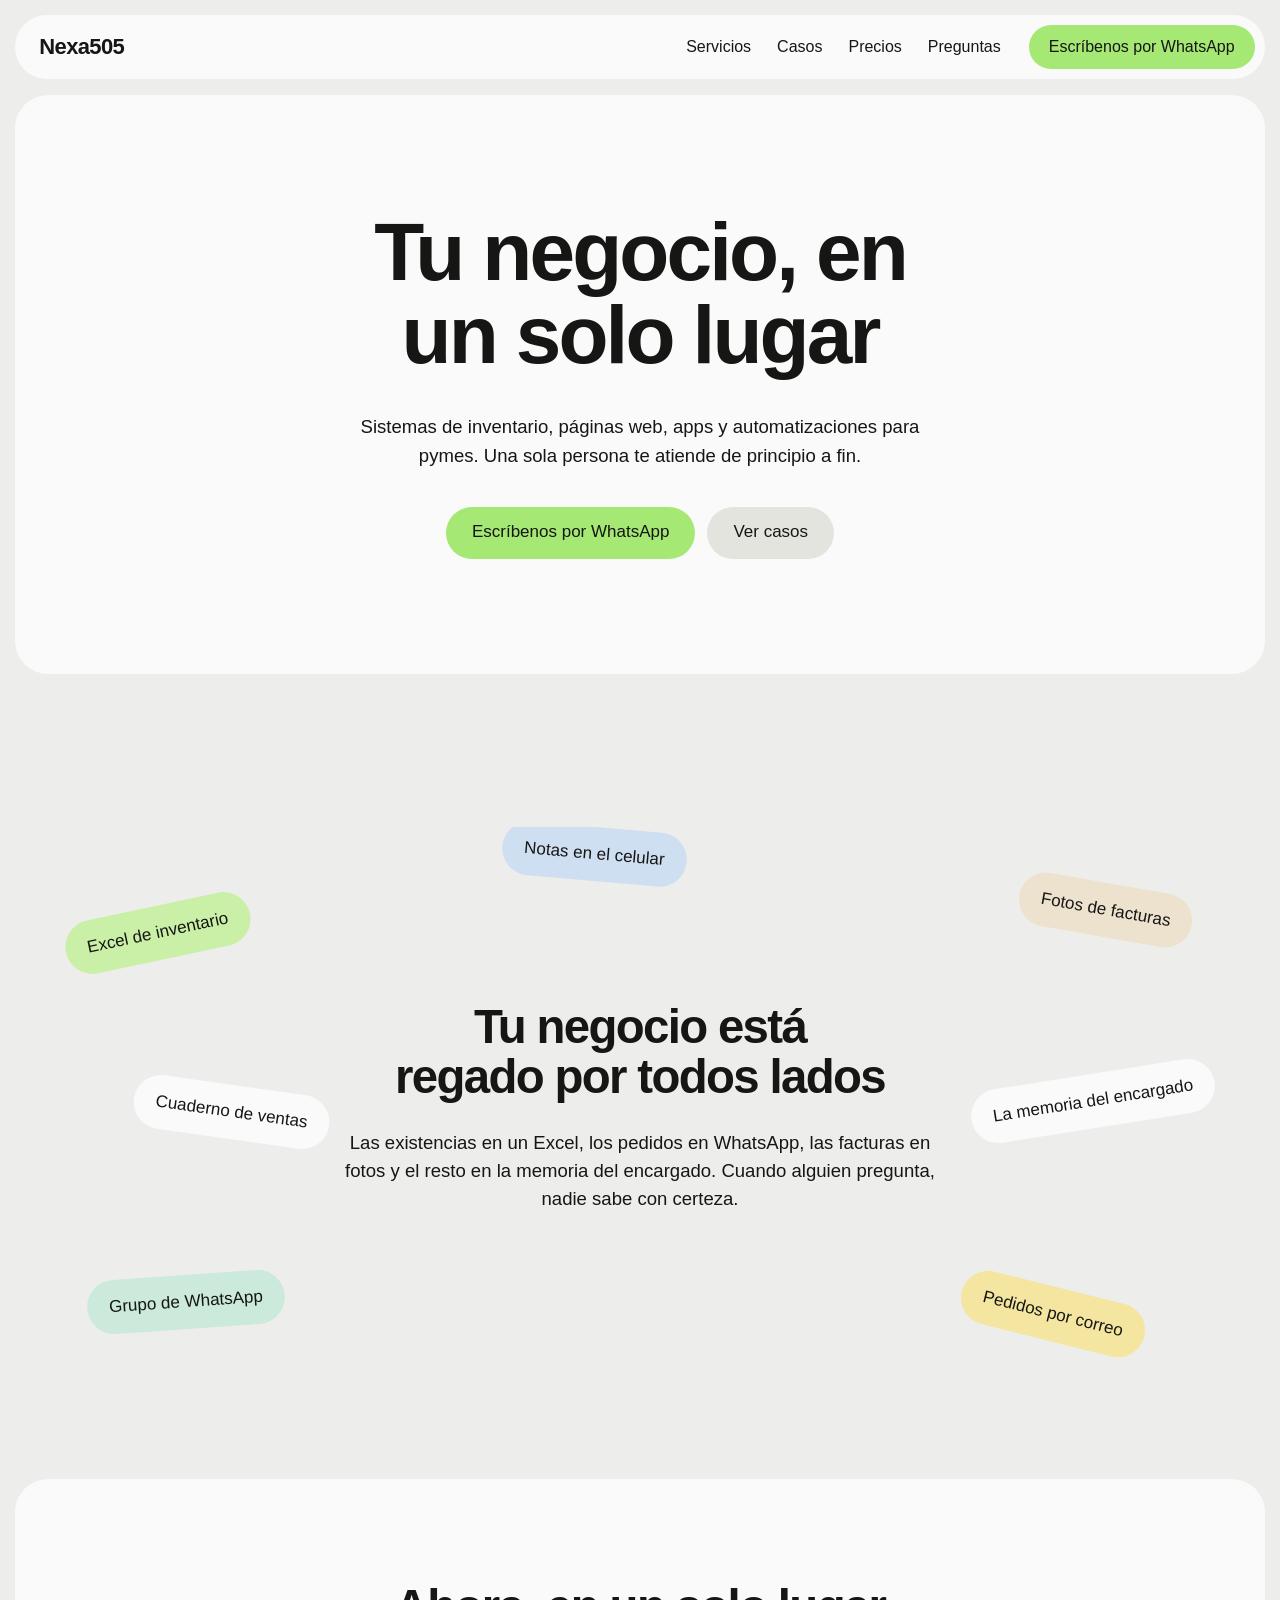
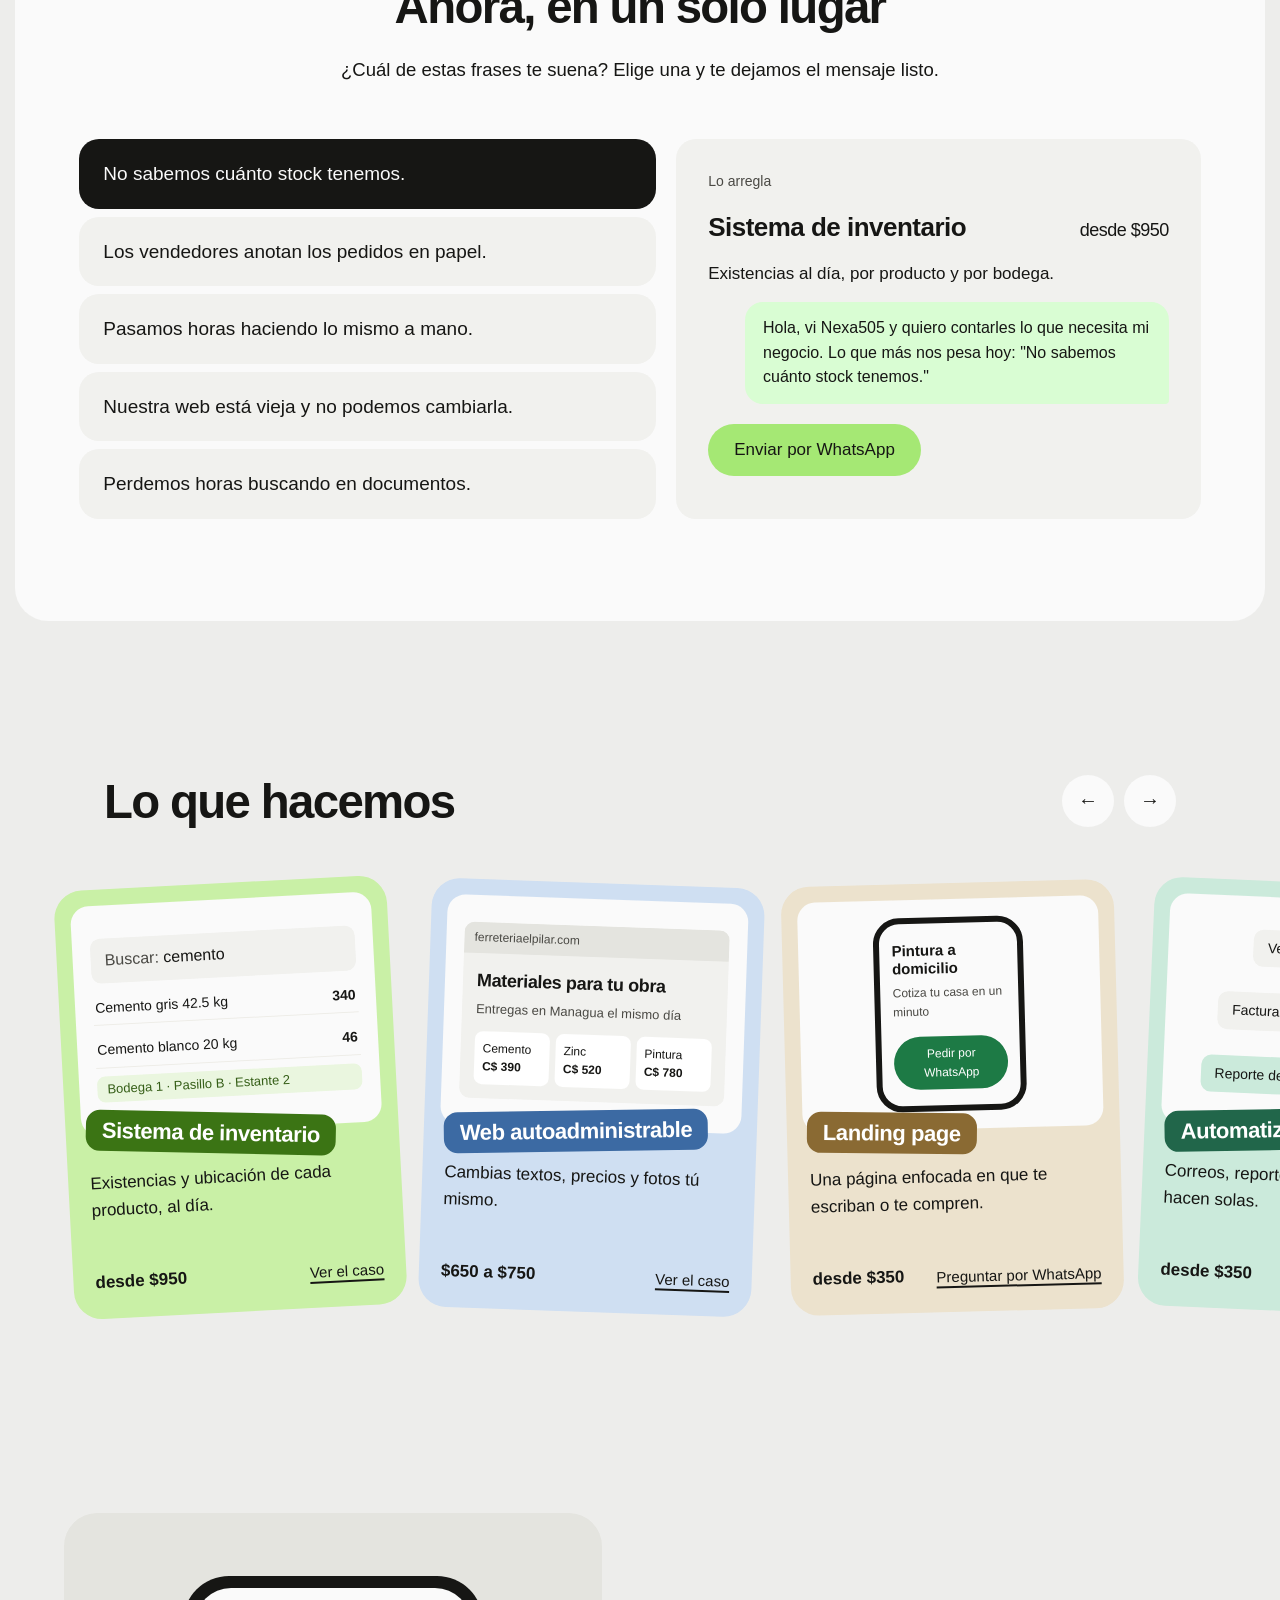
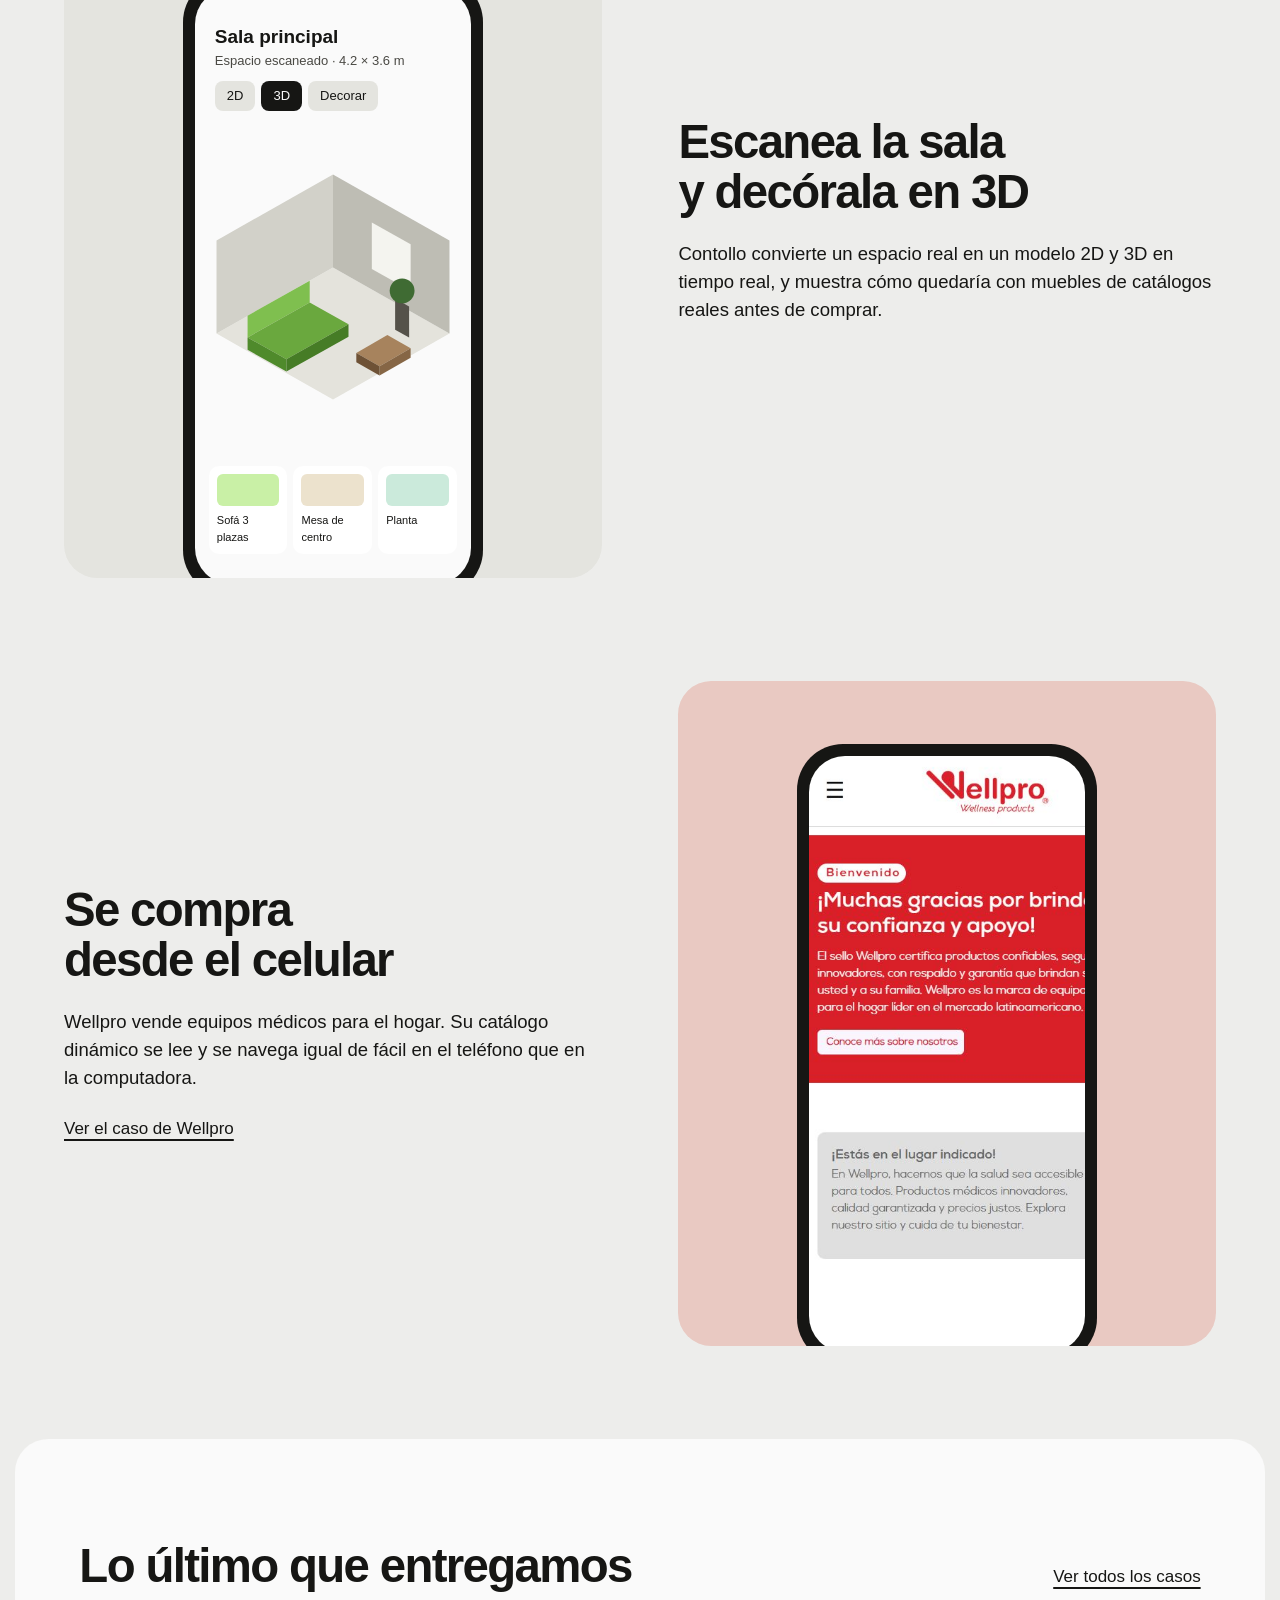
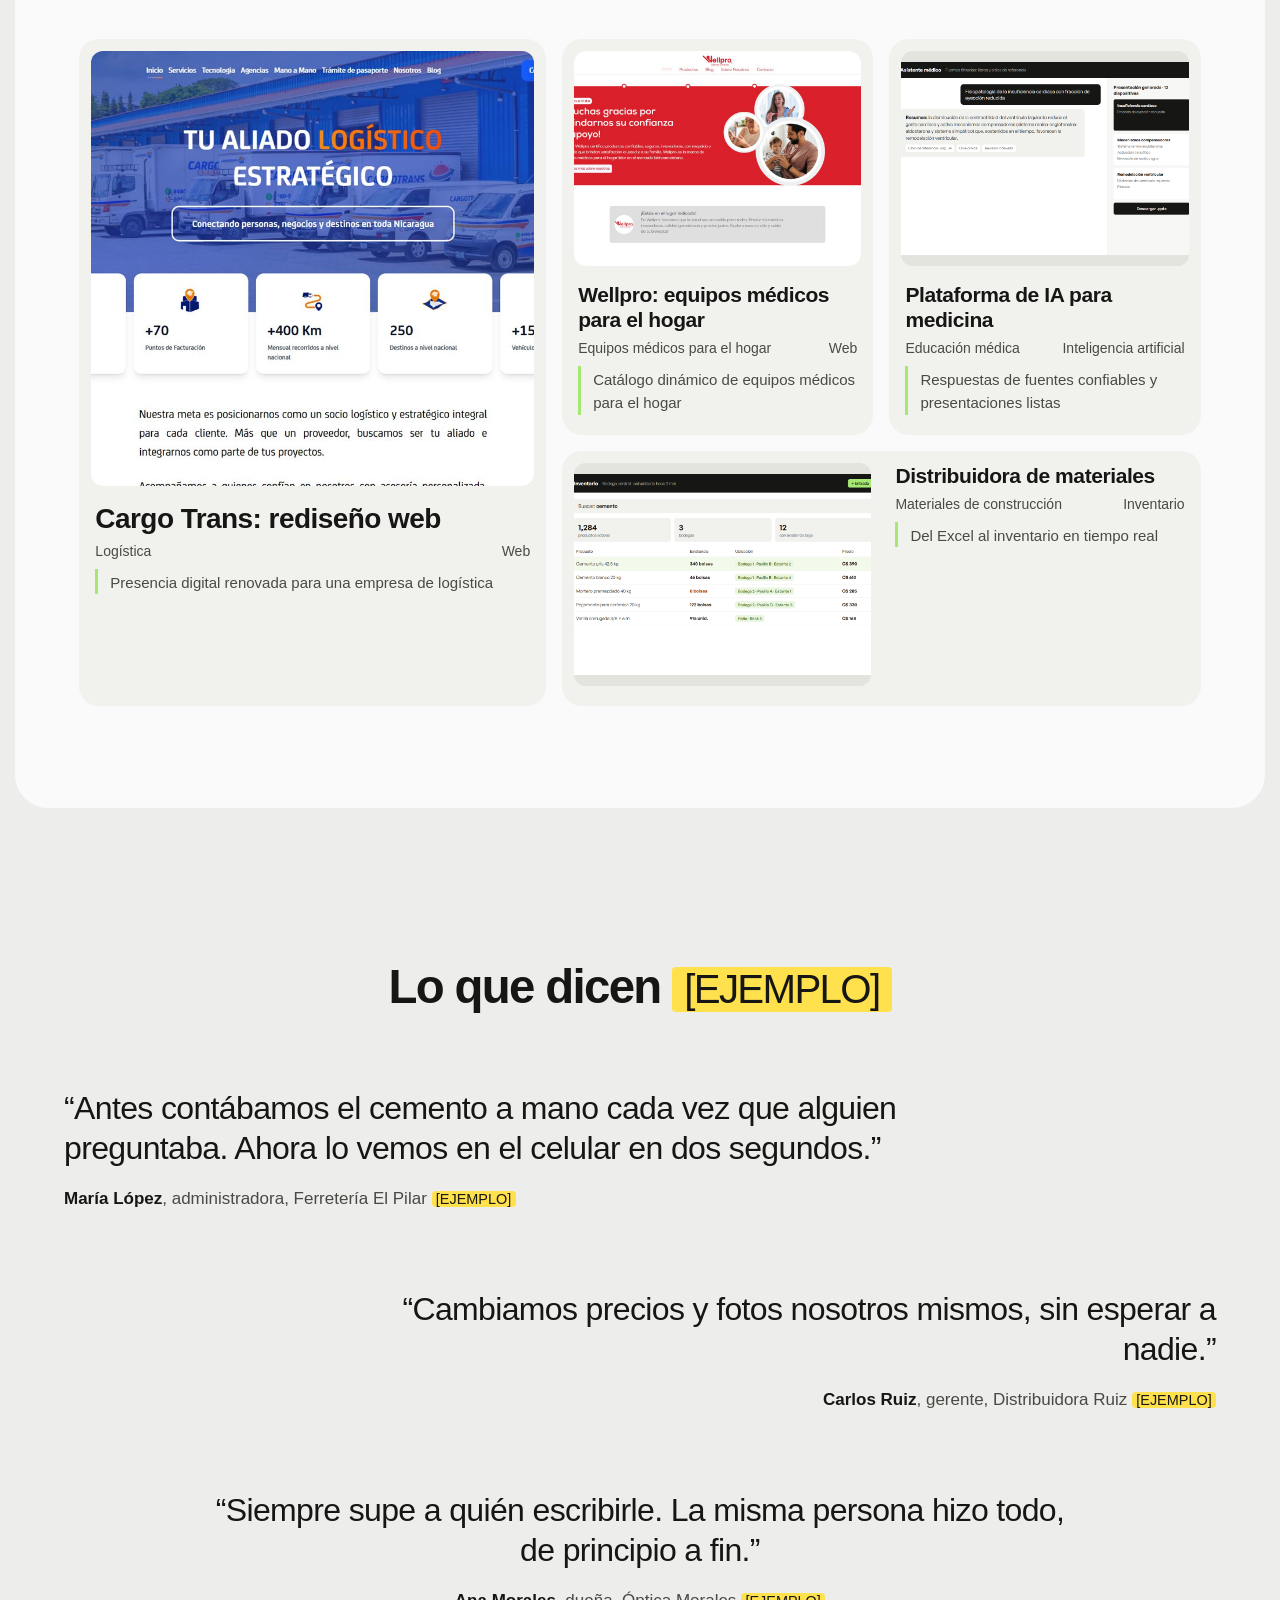
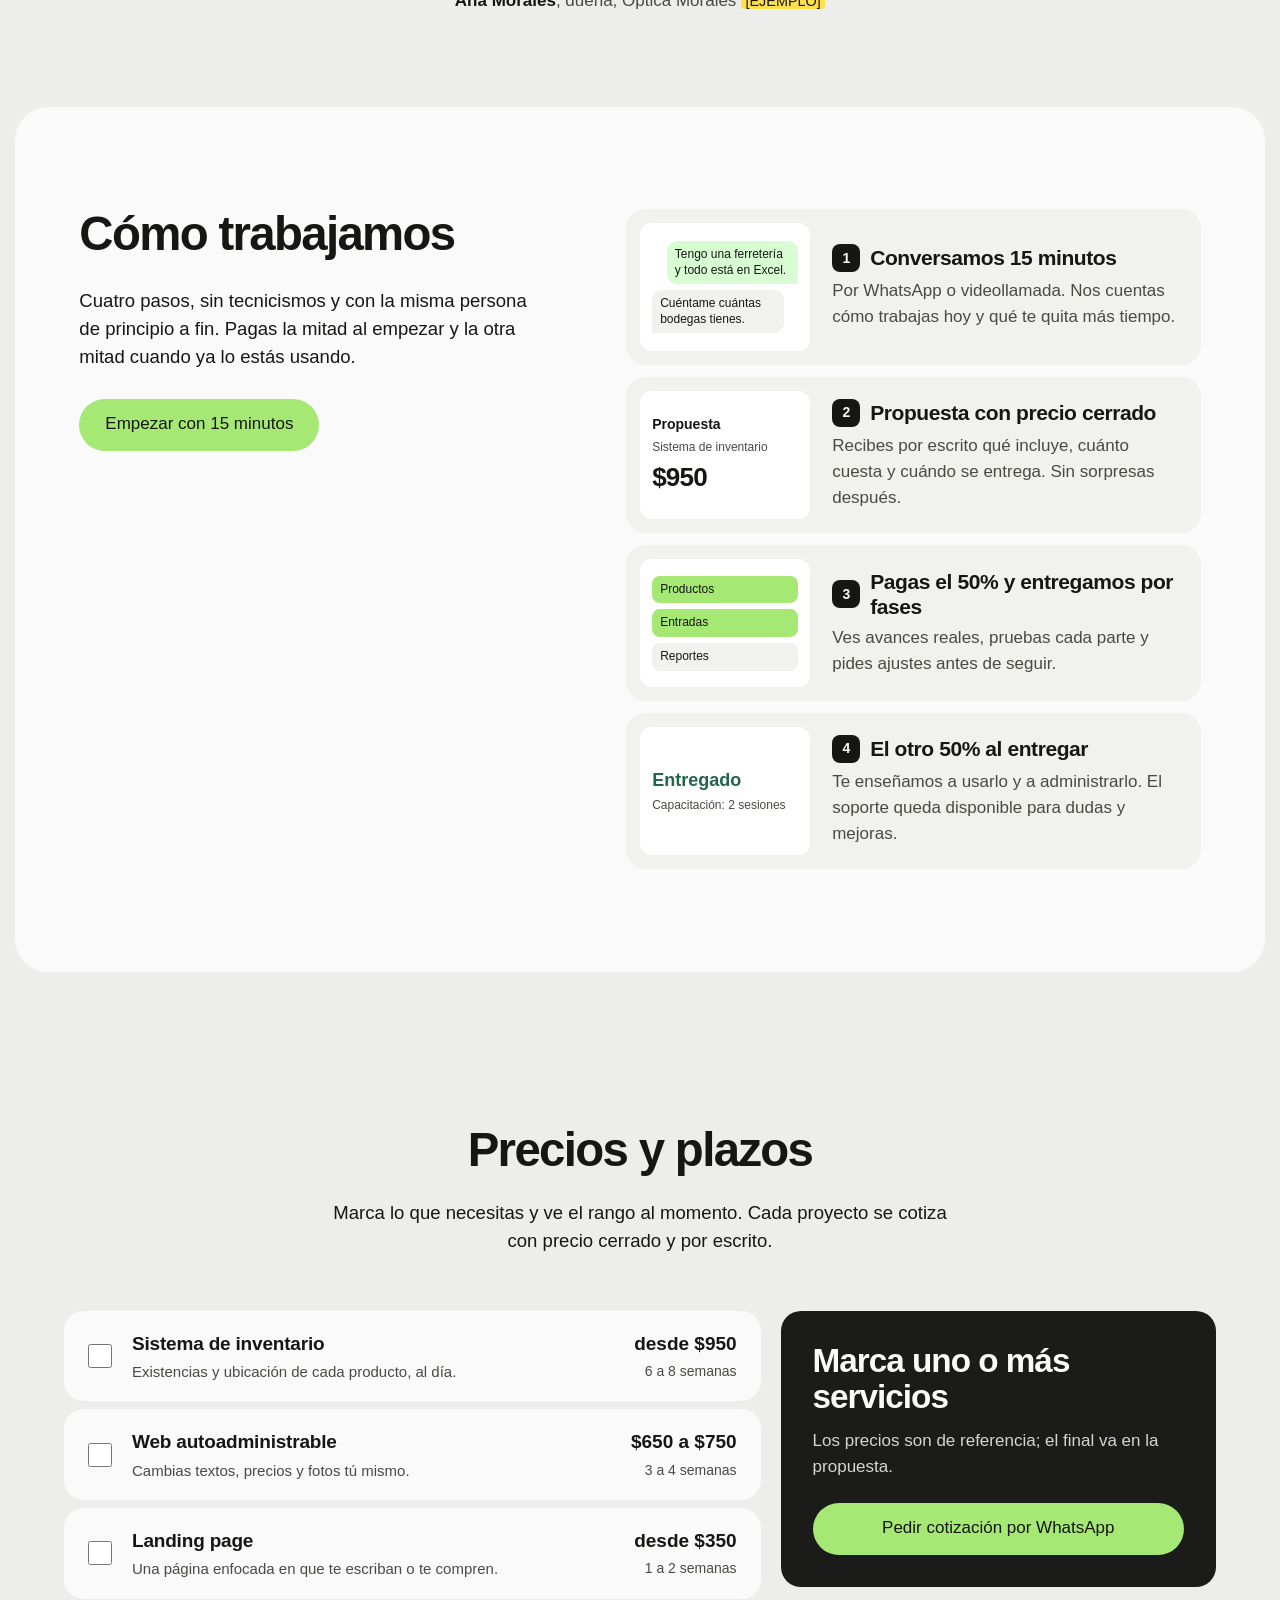
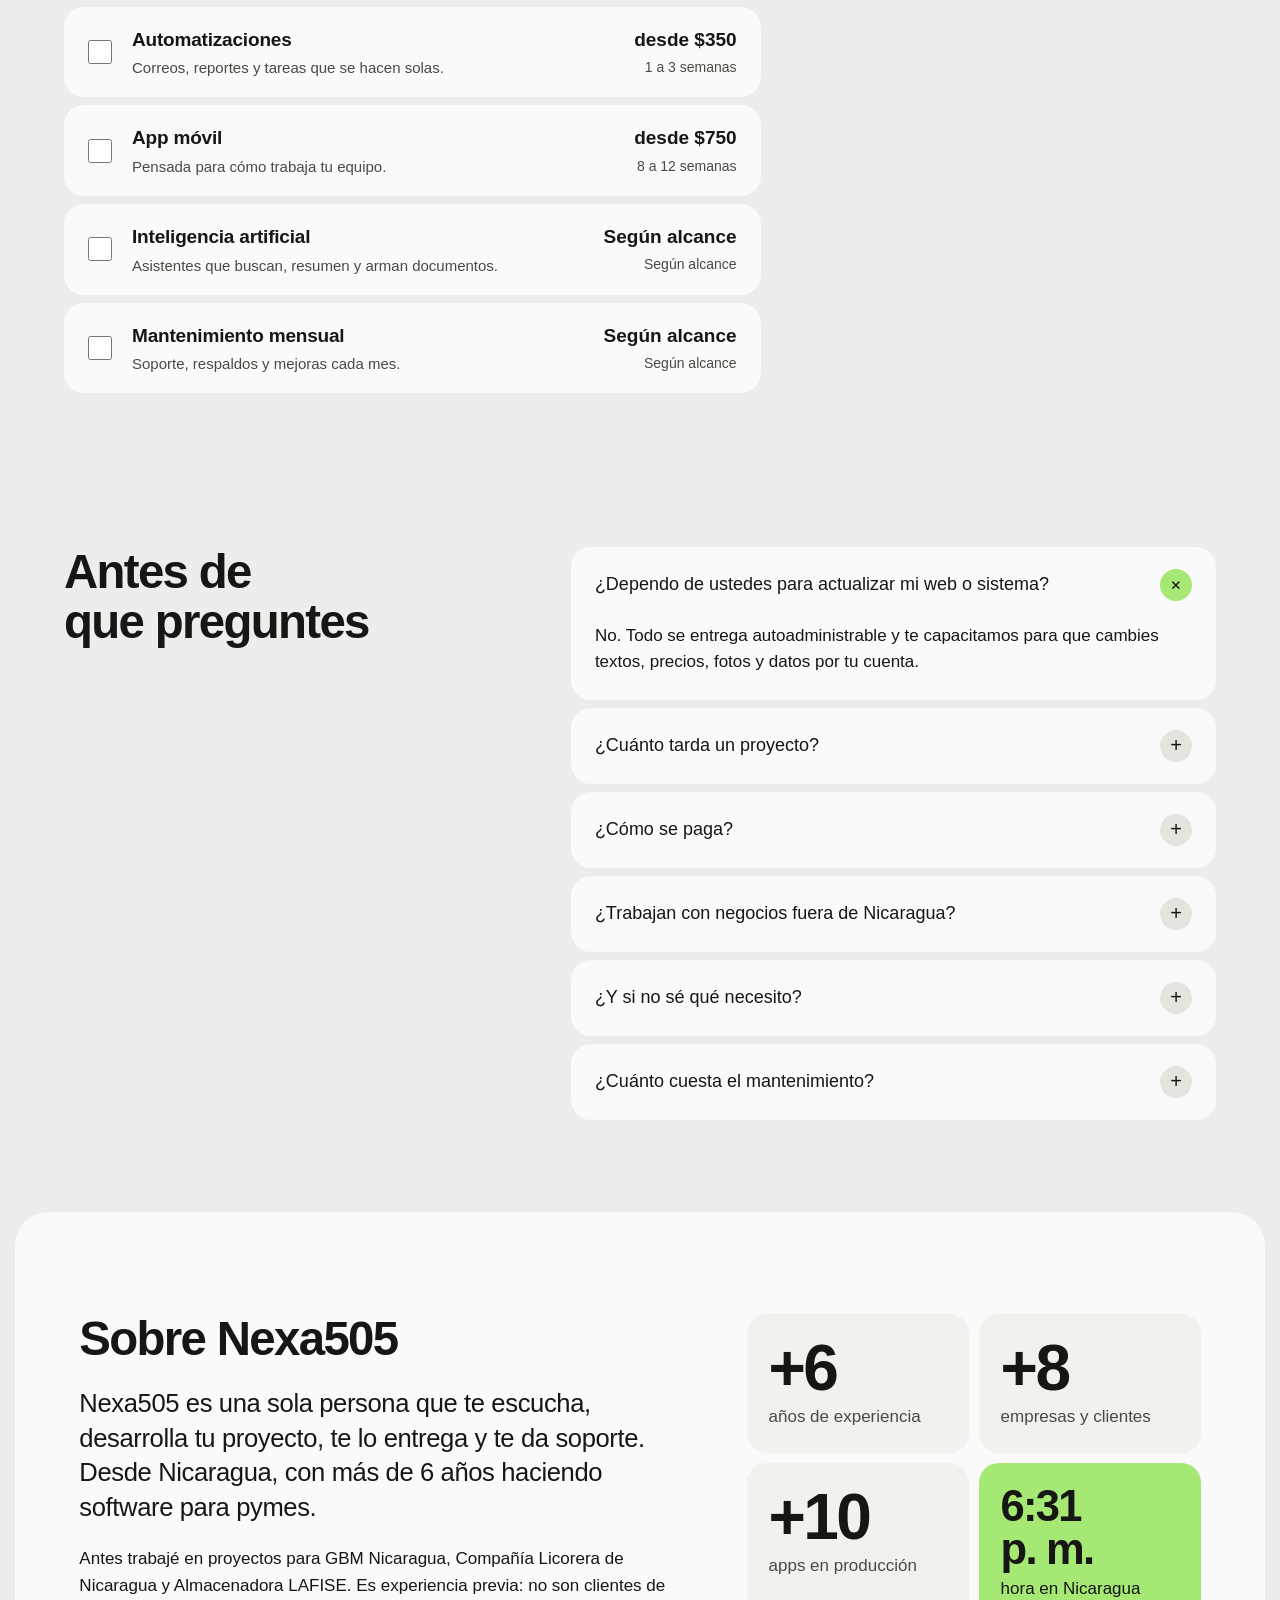
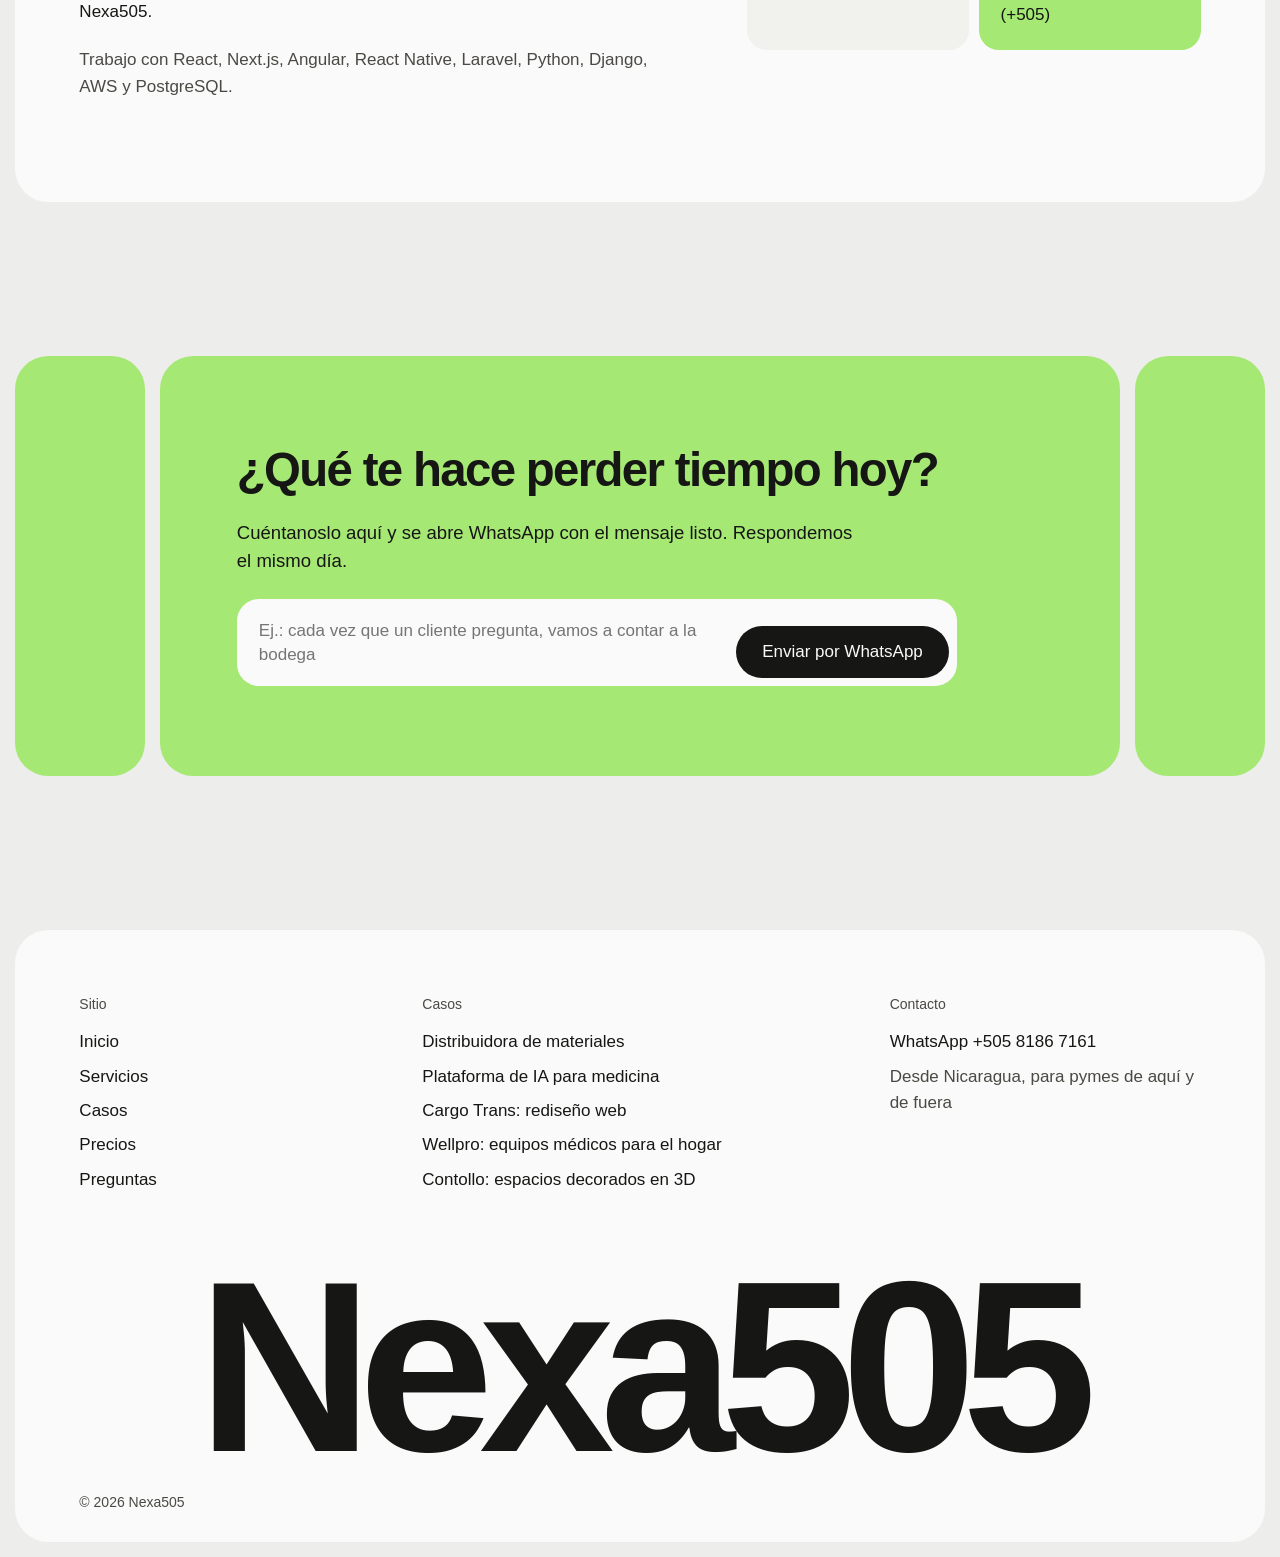
==== commit 9c48fb67: "Demo de inventario solo en su caso; frases y teléfonos ajustados - La demo en vivo y el paso a paso " ====
--- a/index.html
+++ b/index.html
@@ -9,8 +9,7 @@
 <meta property="og:description" content="Sistemas de inventario, páginas web, automatizaciones, apps e IA a la medida de tu pyme, con un solo responsable. Desde Nicaragua, 6 años de experiencia.">
 <meta property="og:type" content="website">
 <meta property="og:locale" content="es_NI">
-<!-- PENDIENTE: cuando haya dominio, poner la dirección completa (https://dominio/assets/og.png); WhatsApp no lee rutas relativas. -->
-<meta property="og:image" content="assets/og.png">
+<meta property="og:image" content="https://gelder07.github.io/nexa-505-web/assets/og.png">
 <meta property="og:image:width" content="1200">
 <meta property="og:image:height" content="630">
 <meta name="twitter:card" content="summary_large_image">
@@ -55,28 +54,6 @@
       <a class="button button-soft" href="casos/index.html">Ver casos</a>
     </div>
   </div>
-  <div class="demo" data-rise style="--i:3">
-    <div class="win win-demo" data-ui>
-      <div class="win-bar"><strong>Inventario</strong><span>Ferretería El Pilar · Bodega central</span><span class="win-tag">Demo en vivo</span></div>
-      <div class="demo-grid">
-        <ul class="demo-side" aria-label="Menú de la demo">
-          <li class="on">Productos <b>1,284</b></li><li>Entradas <b>38</b></li><li>Salidas <b>211</b></li><li>Bodegas <b>3</b></li><li>Reportes</li>
-        </ul>
-        <div class="demo-main">
-          <label class="demo-search"><span class="sr">Buscar un producto</span>
-            <input id="inv-q" type="search" placeholder="Escribe un producto: cemento, varilla, pintura…" autocomplete="off" spellcheck="false">
-          </label>
-          <p class="demo-count" aria-live="polite"><span id="inv-n">14 productos</span> · existencias en tiempo real</p>
-          <p class="demo-empty" hidden>Ese producto no está en la demo. En tu sistema estarían todos los tuyos.</p>
-          <div class="demo-table"><table>
-            <thead><tr><th>Producto</th><th>Existencia</th><th>Ubicación</th><th>Precio</th></tr></thead>
-            <tbody id="inv-rows"><tr data-k="cemento gris 42.5 kg"><td>Cemento gris 42.5 kg</td><td class="n">340 bolsas</td><td><span class="loc">Bodega 1 · Pasillo B · Estante 2</span></td><td class="n">C$ 390</td></tr><tr data-k="cemento blanco 20 kg"><td>Cemento blanco 20 kg</td><td class="n">46 bolsas</td><td><span class="loc">Bodega 1 · Pasillo B · Estante 4</span></td><td class="n">C$ 610</td></tr><tr data-k="mortero premezclado 40 kg"><td>Mortero premezclado 40 kg</td><td class="n low">8 bolsas</td><td><span class="loc">Bodega 2 · Pasillo A · Estante 1</span></td><td class="n">C$ 285</td></tr><tr data-k="pegamento para ceramica 20 kg"><td>Pegamento para cerámica 20 kg</td><td class="n">122 bolsas</td><td><span class="loc">Bodega 2 · Pasillo C · Estante 3</span></td><td class="n">C$ 330</td></tr><tr data-k="varilla corrugada 3/8 × 6 m"><td>Varilla corrugada 3/8 × 6 m</td><td class="n">915 unid.</td><td><span class="loc">Patio · Rack 5</span></td><td class="n">C$ 168</td></tr><tr data-k="varilla corrugada 1/2 × 6 m"><td>Varilla corrugada 1/2 × 6 m</td><td class="n">430 unid.</td><td><span class="loc">Patio · Rack 6</span></td><td class="n">C$ 298</td></tr><tr data-k="bloque de concreto 15 cm"><td>Bloque de concreto 15 cm</td><td class="n">2,400 unid.</td><td><span class="loc">Patio · Zona A</span></td><td class="n">C$ 32</td></tr><tr data-k="arena de rio"><td>Arena de río</td><td class="n">18 m³</td><td><span class="loc">Patio · Zona C</span></td><td class="n">C$ 950</td></tr><tr data-k="lamina de zinc cal. 26 × 12 pies"><td>Lámina de zinc cal. 26 × 12 pies</td><td class="n">260 unid.</td><td><span class="loc">Bodega 3 · Pasillo A · Estante 1</span></td><td class="n">C$ 520</td></tr><tr data-k="clavo de 3 pulgadas"><td>Clavo de 3 pulgadas</td><td class="n">96 lb</td><td><span class="loc">Bodega 1 · Pasillo D · Gaveta 7</span></td><td class="n">C$ 45</td></tr><tr data-k="tubo pvc 1/2 pulgada × 6 m"><td>Tubo PVC 1/2 pulgada × 6 m</td><td class="n low">7 unid.</td><td><span class="loc">Bodega 3 · Pasillo B · Estante 2</span></td><td class="n">C$ 115</td></tr><tr data-k="pintura de aceite blanca"><td>Pintura de aceite blanca</td><td class="n">64 galones</td><td><span class="loc">Bodega 2 · Pasillo D · Estante 1</span></td><td class="n">C$ 780</td></tr><tr data-k="tabla de pino 1 × 12 × 12 pies"><td>Tabla de pino 1 × 12 × 12 pies</td><td class="n">150 unid.</td><td><span class="loc">Bodega 3 · Pasillo C · Estante 4</span></td><td class="n">C$ 410</td></tr><tr data-k="alambre de amarre"><td>Alambre de amarre</td><td class="n">210 lb</td><td><span class="loc">Bodega 1 · Pasillo D · Gaveta 2</span></td><td class="n">C$ 52</td></tr></tbody>
-          </table>
-          </div>
-        </div>
-      </div>
-    </div>
-  </div>
 </section>
 
 <section class="mess sec" aria-labelledby="h-mess">
@@ -105,10 +82,10 @@
   <div class="one-body">
     <div class="phrases" role="group" aria-label="Frases frecuentes" data-reveal>
       <button class="phrase" aria-pressed="true" data-msg="Hola, vi Nexa505 y quiero contarles lo que necesita mi negocio. Lo que más nos pesa hoy: &quot;No sabemos cuánto stock tenemos.&quot;" data-srv="Sistema de inventario" data-det="Existencias al día, por producto y por bodega." data-pr="desde $950">No sabemos cuánto stock tenemos.</button>
-      <button class="phrase" aria-pressed="false" data-msg="Hola, vi Nexa505 y quiero contarles lo que necesita mi negocio. Lo que más nos pesa hoy: &quot;Cuando un cliente pregunta, hay que ir a contar de nuevo.&quot;" data-srv="Sistema de inventario" data-det="Buscas el producto y ves cuántos hay y en qué estante están." data-pr="desde $950">Cuando un cliente pregunta, hay que ir a contar de nuevo.</button>
-      <button class="phrase" aria-pressed="false" data-msg="Hola, vi Nexa505 y quiero contarles lo que necesita mi negocio. Lo que más nos pesa hoy: &quot;Todo lo llevamos en Excel.&quot;" data-srv="Sistema de inventario" data-det="Tus hojas pasan a un sistema que todo el equipo usa al mismo tiempo." data-pr="desde $950">Todo lo llevamos en Excel.</button>
+      <button class="phrase" aria-pressed="false" data-msg="Hola, vi Nexa505 y quiero contarles lo que necesita mi negocio. Lo que más nos pesa hoy: &quot;Los vendedores anotan los pedidos en papel.&quot;" data-srv="App móvil" data-det="Tu equipo registra pedidos y visitas desde el celular, y tú lo ves al momento." data-pr="desde $750">Los vendedores anotan los pedidos en papel.</button>
       <button class="phrase" aria-pressed="false" data-msg="Hola, vi Nexa505 y quiero contarles lo que necesita mi negocio. Lo que más nos pesa hoy: &quot;Pasamos horas haciendo lo mismo a mano.&quot;" data-srv="Automatizaciones" data-det="Correos, reportes y tareas repetitivas que se hacen solas." data-pr="desde $350">Pasamos horas haciendo lo mismo a mano.</button>
       <button class="phrase" aria-pressed="false" data-msg="Hola, vi Nexa505 y quiero contarles lo que necesita mi negocio. Lo que más nos pesa hoy: &quot;Nuestra web está vieja y no podemos cambiarla.&quot;" data-srv="Web autoadministrable" data-det="Cambias textos, precios y fotos tú mismo, sin esperar a un técnico." data-pr="$650 a $750">Nuestra web está vieja y no podemos cambiarla.</button>
+      <button class="phrase" aria-pressed="false" data-msg="Hola, vi Nexa505 y quiero contarles lo que necesita mi negocio. Lo que más nos pesa hoy: &quot;Perdemos horas buscando en documentos.&quot;" data-srv="Inteligencia artificial" data-det="Un asistente que busca en tus documentos y te responde con la fuente." data-pr="Según alcance">Perdemos horas buscando en documentos.</button>
     </div>
     <div class="answer" data-reveal style="--i:1">
       <p class="answer-k">Lo arregla</p>
@@ -172,57 +149,6 @@
       <p class="card-foot"><span class="nums">Según alcance</span><a class="srv-go" href="https://wa.me/50581867161?text=Hola%2C%20me%20interesa%3A%20Mantenimiento%20mensual.%20%C2%BFPodemos%20conversar%3F" target="_blank" rel="noopener">Preguntar por WhatsApp</a></p>
     </li>
   </ul>
-</section>
-
-<section class="steps sheet sheet-dark sec" aria-labelledby="h-steps">
-  <h2 id="h-steps" class="head steps-h" data-reveal>Tu inventario, paso a paso</h2>
-  <div class="steps-grid">
-    <ol class="steps-list">
-      <li class="step" data-step="0">
-        <h3>Buscas un producto</h3>
-        <p>Escribes las primeras letras y el sistema te sugiere el producto, aunque no recuerdes el nombre exacto.</p>
-        <div class="step-pic"><div class="win" data-ui><div class="win-bar"><strong>Inventario</strong><span>Ferretería El Pilar · Bodega central</span></div><div class="win-body"><div class="s-search"><span class="s-input">cem<span class="caret"></span></span>
-    <ul class="s-sug"><li class="on">Cemento gris 42.5 kg</li><li>Cemento blanco 20 kg</li><li>Mortero premezclado 40 kg</li></ul></div></div></div></div>
-      </li>
-      <li class="step" data-step="1">
-        <h3>Ves cuánto hay y dónde está</h3>
-        <p>Existencias, precio y el estante exacto. Ya nadie tiene que ir a la bodega a contar.</p>
-        <div class="step-pic"><div class="win" data-ui><div class="win-bar"><strong>Inventario</strong><span>Ferretería El Pilar · Bodega central</span></div><div class="win-body"><div class="s-detail"><p class="s-title">Cemento gris 42.5 kg</p>
-    <p class="s-big">340 <span>bolsas</span></p>
-    <p class="loc loc-big">Bodega 1 · Pasillo B · Estante 2</p>
-    <dl class="s-facts"><div><dt>Precio</dt><dd>C$ 390</dd></div><div><dt>Vendidas este mes</dt><dd>512 bolsas</dd></div><div><dt>Última entrada</dt><dd>15 de octubre</dd></div></dl></div></div></div></div>
-      </li>
-      <li class="step" data-step="2">
-        <h3>Registras una entrada</h3>
-        <p>Llega el camión, anotas la cantidad y el número se actualiza para todo el equipo al mismo tiempo.</p>
-        <div class="step-pic"><div class="win" data-ui><div class="win-bar"><strong>Inventario</strong><span>Ferretería El Pilar · Bodega central</span></div><div class="win-body"><div class="s-form"><p class="s-title">Nueva entrada</p>
-    <div class="s-field"><span>Producto</span><b>Cemento gris 42.5 kg</b></div>
-    <div class="s-field"><span>Cantidad</span><b>+ 120 bolsas</b></div>
-    <div class="s-field"><span>Proveedor</span><b>Cementera del Norte</b></div>
-    <p class="s-toast">Entrada guardada: de 340 a 460 bolsas</p></div></div></div></div>
-      </li>
-      <li class="step" data-step="3">
-        <h3>Ves el reporte del día</h3>
-        <p>Qué se vendió, cuánto entró y qué hay que reponer antes de que se acabe.</p>
-        <div class="step-pic"><div class="win" data-ui><div class="win-bar"><strong>Inventario</strong><span>Ferretería El Pilar · Bodega central</span></div><div class="win-body"><div class="s-report"><p class="s-title">Ventas de hoy <b>C$ 55,720</b></p>
-    <ul class="s-bars"><li><span>Cemento gris 42.5 kg</span><i style="--w:100.0%"></i><b>C$ 24,960</b></li><li><span>Varilla corrugada 3/8</span><i style="--w:53.8%"></i><b>C$ 13,440</b></li><li><span>Lámina de zinc</span><i style="--w:31.3%"></i><b>C$ 7,800</b></li><li><span>Bloque de concreto 15 cm</span><i style="--w:25.6%"></i><b>C$ 6,400</b></li><li><span>Pintura de aceite blanca</span><i style="--w:12.5%"></i><b>C$ 3,120</b></li></ul>
-    <p class="s-note">Por reponer: Mortero premezclado (8 bolsas) y Tubo PVC (7 unid.)</p></div></div></div></div>
-      </li>
-    </ol>
-    <div class="steps-stage" aria-hidden="true">
-      <div class="steps-frame"><div class="stage-screen is-on" data-screen="0"><div class="win" data-ui><div class="win-bar"><strong>Inventario</strong><span>Ferretería El Pilar · Bodega central</span></div><div class="win-body"><div class="s-search"><span class="s-input">cem<span class="caret"></span></span>
-    <ul class="s-sug"><li class="on">Cemento gris 42.5 kg</li><li>Cemento blanco 20 kg</li><li>Mortero premezclado 40 kg</li></ul></div></div></div></div><div class="stage-screen" data-screen="1"><div class="win" data-ui><div class="win-bar"><strong>Inventario</strong><span>Ferretería El Pilar · Bodega central</span></div><div class="win-body"><div class="s-detail"><p class="s-title">Cemento gris 42.5 kg</p>
-    <p class="s-big">340 <span>bolsas</span></p>
-    <p class="loc loc-big">Bodega 1 · Pasillo B · Estante 2</p>
-    <dl class="s-facts"><div><dt>Precio</dt><dd>C$ 390</dd></div><div><dt>Vendidas este mes</dt><dd>512 bolsas</dd></div><div><dt>Última entrada</dt><dd>15 de octubre</dd></div></dl></div></div></div></div><div class="stage-screen" data-screen="2"><div class="win" data-ui><div class="win-bar"><strong>Inventario</strong><span>Ferretería El Pilar · Bodega central</span></div><div class="win-body"><div class="s-form"><p class="s-title">Nueva entrada</p>
-    <div class="s-field"><span>Producto</span><b>Cemento gris 42.5 kg</b></div>
-    <div class="s-field"><span>Cantidad</span><b>+ 120 bolsas</b></div>
-    <div class="s-field"><span>Proveedor</span><b>Cementera del Norte</b></div>
-    <p class="s-toast">Entrada guardada: de 340 a 460 bolsas</p></div></div></div></div><div class="stage-screen" data-screen="3"><div class="win" data-ui><div class="win-bar"><strong>Inventario</strong><span>Ferretería El Pilar · Bodega central</span></div><div class="win-body"><div class="s-report"><p class="s-title">Ventas de hoy <b>C$ 55,720</b></p>
-    <ul class="s-bars"><li><span>Cemento gris 42.5 kg</span><i style="--w:100.0%"></i><b>C$ 24,960</b></li><li><span>Varilla corrugada 3/8</span><i style="--w:53.8%"></i><b>C$ 13,440</b></li><li><span>Lámina de zinc</span><i style="--w:31.3%"></i><b>C$ 7,800</b></li><li><span>Bloque de concreto 15 cm</span><i style="--w:25.6%"></i><b>C$ 6,400</b></li><li><span>Pintura de aceite blanca</span><i style="--w:12.5%"></i><b>C$ 3,120</b></li></ul>
-    <p class="s-note">Por reponer: Mortero premezclado (8 bolsas) y Tubo PVC (7 unid.)</p></div></div></div></div></div>
-    </div>
-  </div>
 </section>
 
 <section class="apps sec" aria-labelledby="h-apps">
@@ -350,35 +276,35 @@
         <span class="menu-n">Sistema de inventario</span>
         <span class="menu-p nums">desde $950</span>
         <span class="menu-d">Existencias y ubicación de cada producto, al día.</span>
-        <span class="menu-t">6 a 8 semanas <span class="pend">[EJEMPLO]</span></span>
+        <span class="menu-t">6 a 8 semanas</span>
       </label>
       <label class="menu-item">
         <input type="checkbox" value="web" data-n="Web autoadministrable" data-min="650" data-max="750" data-sem="3-4">
         <span class="menu-n">Web autoadministrable</span>
         <span class="menu-p nums">$650 a $750</span>
         <span class="menu-d">Cambias textos, precios y fotos tú mismo.</span>
-        <span class="menu-t">3 a 4 semanas <span class="pend">[EJEMPLO]</span></span>
+        <span class="menu-t">3 a 4 semanas</span>
       </label>
       <label class="menu-item">
         <input type="checkbox" value="landing" data-n="Landing page" data-min="350" data-max="350" data-sem="1-2">
         <span class="menu-n">Landing page</span>
         <span class="menu-p nums">desde $350</span>
         <span class="menu-d">Una página enfocada en que te escriban o te compren.</span>
-        <span class="menu-t">1 a 2 semanas <span class="pend">[EJEMPLO]</span></span>
+        <span class="menu-t">1 a 2 semanas</span>
       </label>
       <label class="menu-item">
         <input type="checkbox" value="auto" data-n="Automatizaciones" data-min="350" data-max="350" data-sem="1-3">
         <span class="menu-n">Automatizaciones</span>
         <span class="menu-p nums">desde $350</span>
         <span class="menu-d">Correos, reportes y tareas que se hacen solas.</span>
-        <span class="menu-t">1 a 3 semanas <span class="pend">[EJEMPLO]</span></span>
+        <span class="menu-t">1 a 3 semanas</span>
       </label>
       <label class="menu-item">
         <input type="checkbox" value="app" data-n="App móvil" data-min="750" data-max="750" data-sem="8-12">
         <span class="menu-n">App móvil</span>
         <span class="menu-p nums">desde $750</span>
         <span class="menu-d">Pensada para cómo trabaja tu equipo.</span>
-        <span class="menu-t">8 a 12 semanas <span class="pend">[EJEMPLO]</span></span>
+        <span class="menu-t">8 a 12 semanas</span>
       </label>
       <label class="menu-item">
         <input type="checkbox" value="ia" data-n="Inteligencia artificial" data-min="" data-max="" data-sem="">
--- a/assets/site.css
+++ b/assets/site.css
@@ -29,6 +29,7 @@
   --m: clamp(12px, 1.2vw, 16px);         /* margen exterior de las hojas */
   --pad: clamp(20px, 5vw, 80px);         /* margen interior del contenido */
   --max: 1200px;
+  --frame: 1680px;                       /* ancho máximo del sitio en pantallas grandes */
   --gap-sec: clamp(96px, 12vw, 180px);
   --r-sheet: clamp(24px, 2.6vw, 40px);
   --r: 20px;
@@ -78,7 +79,7 @@
 .round:active { transform: scale(.92); }
 
 /* ---------- barra superior ---------- */
-.top { position: sticky; top: var(--m); z-index: 20; display: flex; align-items: center; gap: 28px; max-width: calc(var(--max) + 2 * var(--pad)); margin: var(--m) auto 0; padding: 10px 10px 10px 24px; background: var(--sheet); border-radius: 999px; width: calc(100% - 2 * var(--m)); }
+.top { position: sticky; top: var(--m); z-index: 20; display: flex; align-items: center; gap: 28px; width: min(100% - 2 * var(--m), var(--frame) - 2 * var(--m)); margin: var(--m) auto 0; padding: 10px 10px 10px 24px; background: var(--sheet); border-radius: 999px; }
 .mark { font-weight: 600; font-size: 22px; letter-spacing: -0.03em; text-decoration: none; margin-right: auto; }
 .nav { display: flex; gap: 26px; font-size: 16px; }
 .menu { display: none; position: relative; }
@@ -89,6 +90,7 @@
 .menu nav a:hover { background: var(--tile); }
 
 /* ---------- hojas y secciones ---------- */
+main { max-width: var(--frame); margin-inline: auto; }
 .sheet { background: var(--sheet); border-radius: var(--r-sheet); margin-inline: var(--m); }
 .sheet-dark { background: var(--dark); color: var(--sheet); }
 .sec { margin-top: var(--gap-sec); }
@@ -98,7 +100,7 @@
 .sheet { padding: clamp(56px, 8vw, 120px) var(--pad); }
 
 /* ---------- primera pantalla ---------- */
-.hero { margin-top: var(--m); padding-top: clamp(64px, 9vw, 130px); padding-bottom: var(--m); padding-inline: var(--m); text-align: center; overflow: hidden; }
+.hero { margin-top: var(--m); padding-block: clamp(64px, 9vw, 130px); padding-inline: var(--m); text-align: center; overflow: hidden; }
 .hero-text { padding-inline: var(--pad); }
 .hero h1 { max-width: 11em; margin-inline: auto; }
 .hero-sub { font-size: var(--fs-lead); max-width: 32em; margin: 36px auto 0; }
@@ -170,7 +172,7 @@
 .srv { padding-inline: 0 !important; }
 .srv-head { display: flex; justify-content: space-between; align-items: end; gap: 24px; padding-inline: var(--pad); }
 .srv-ctrl { display: flex; gap: 10px; }
-.deck { max-width: none; display: flex; gap: 28px; overflow-x: auto; scroll-snap-type: x mandatory; padding: 56px max(var(--pad), calc((100vw - var(--max)) / 2)) 48px; scrollbar-width: none; }
+.deck { max-width: none; display: flex; gap: 28px; overflow-x: auto; scroll-snap-type: x mandatory; padding: 56px max(var(--pad), calc((100% - var(--max)) / 2)) 48px; scrollbar-width: none; }
 .deck::-webkit-scrollbar { display: none; }
 .card { flex: 0 0 clamp(270px, 26vw, 340px); scroll-snap-align: center; display: flex; flex-direction: column; gap: 12px; padding: 16px 16px 22px; border-radius: 28px; background: var(--c); transform: rotate(var(--rot)); transition: transform .45s var(--ease); }
 .card:hover, .card:focus-within { transform: rotate(0deg) translateY(-8px); }
@@ -219,14 +221,14 @@
 .steps .head { color: var(--sheet); }
 .steps-grid { display: grid; grid-template-columns: minmax(280px, .8fr) 1.4fr; gap: clamp(32px, 5vw, 80px); margin-top: 24px; }
 .steps-list { counter-reset: paso; }
-.step { counter-increment: paso; min-height: 72vh; display: flex; flex-direction: column; justify-content: center; opacity: .35; transition: opacity .4s; }
+.step { counter-increment: paso; min-height: min(72vh, 760px); display: flex; flex-direction: column; justify-content: center; opacity: .35; transition: opacity .4s; }
 .step.is-on { opacity: 1; }
 .step::before { content: counter(paso); display: grid; place-items: center; width: 44px; height: 44px; border-radius: 12px; background: var(--accent); color: var(--ink); font-weight: 600; font-size: 20px; margin-bottom: 24px; }
 .step h3 { font-size: clamp(28px, 2.6vw, 38px); font-weight: 600; letter-spacing: -0.03em; line-height: 1.08; }
 .step > p { margin-top: 16px; font-size: var(--fs-lead); color: #d6d5cd; max-width: 26em; }
 .step-pic { display: none; }
 .steps-stage { position: relative; }
-.steps-frame { position: sticky; top: 12vh; height: 76vh; border-radius: var(--r); background: var(--accent); padding: clamp(24px, 3vw, 48px) 0 clamp(24px, 3vw, 48px) clamp(24px, 3vw, 48px); overflow: hidden; }
+.steps-frame { position: sticky; top: 12vh; height: min(76vh, 780px); border-radius: var(--r); background: var(--accent); padding: clamp(24px, 3vw, 48px) 0 clamp(24px, 3vw, 48px) clamp(24px, 3vw, 48px); overflow: hidden; }
 .stage-screen { visibility: hidden; position: absolute; inset: clamp(24px, 3vw, 48px) 0 clamp(24px, 3vw, 48px) clamp(24px, 3vw, 48px); opacity: 0; transform: translateY(24px); transition: opacity .5s var(--ease), transform .6s var(--ease); }
 .stage-screen.is-on { visibility: visible; opacity: 1; transform: none; }
 .stage-screen .win { height: 100%; border-radius: var(--r-sm) 0 0 var(--r-sm); }
@@ -263,7 +265,7 @@
 .apps { display: grid; gap: clamp(64px, 8vw, 120px); }
 .app-row { display: grid; grid-template-columns: 1fr 1fr; gap: clamp(32px, 6vw, 96px); align-items: center; }
 .app-row-flip .app-panel { order: 2; }
-.app-panel { height: clamp(520px, 52vw, 680px); border-radius: var(--r-sheet); background: var(--tile-2); display: grid; place-items: center; overflow: hidden; }
+.app-panel { height: clamp(440px, min(52vw, 82vh), 680px); border-radius: var(--r-sheet); background: var(--tile-2); display: grid; place-items: center; overflow: hidden; }
 .app-panel-red { background: #e9c9c2; }
 .app-text { display: grid; gap: 24px; justify-items: start; }
 .phone { width: 300px; height: 620px; background: var(--ink); border-radius: 46px; padding: 12px; transform: translateY(40px); }
@@ -285,6 +287,9 @@
 .ph-cat span:nth-child(3)::before { background: var(--menta); }
 .phone-scroll img { height: auto; animation: scrollshot 14s ease-in-out infinite alternate; }
 @keyframes scrollshot { 0%, 10% { transform: translateY(0); } 90%, 100% { transform: translateY(calc(-100% + 596px)); } }
+/* laptops con poca altura: el teléfono se achica entero para caber en la pantalla */
+@media (min-width: 641px) and (max-height: 860px) { .phone { zoom: .82; } }
+@media (min-width: 641px) and (max-height: 720px) { .phone { zoom: .7; } }
 
 /* ---------- casos ---------- */
 .work-head { display: flex; justify-content: space-between; align-items: end; gap: 24px; flex-wrap: wrap; }
@@ -385,7 +390,7 @@
 .close-form:focus-within { outline: 3px solid var(--ink); outline-offset: 2px; }
 
 /* ---------- pie ---------- */
-.foot { margin: var(--gap-sec) var(--m) var(--m); background: var(--sheet); border-radius: var(--r-sheet); padding: clamp(40px, 5vw, 72px) var(--pad) 28px; overflow: hidden; }
+.foot { width: min(100% - 2 * var(--m), var(--frame) - 2 * var(--m)); margin: var(--gap-sec) auto var(--m); background: var(--sheet); border-radius: var(--r-sheet); padding: clamp(40px, 5vw, 72px) var(--pad) 28px; overflow: hidden; }
 .foot > * { max-width: var(--max); margin-inline: auto; }
 .foot-cols { display: grid; grid-template-columns: 1fr 1.4fr 1fr; gap: 32px; }
 .foot-cols > * { display: grid; gap: 8px; align-content: start; justify-items: start; }
@@ -402,7 +407,8 @@
 .filter { border: 0; border-radius: 999px; padding: 12px 20px; background: var(--tile-2); font-weight: 500; cursor: pointer; transition: background-color .2s, transform .2s var(--ease); }
 .filter:hover { transform: translateY(-2px); }
 .filter[aria-pressed="true"] { background: var(--ink); color: var(--sheet); }
-.index-list { margin-top: calc(var(--gap-sec) * .5); }
+.index-list { margin-top: calc(var(--gap-sec) * .5); padding-inline: var(--m) !important; }
+.index-list > * { max-width: none; }
 .index-grid { display: grid; grid-template-columns: repeat(2, 1fr); gap: 16px; }
 .index-tile { display: grid; gap: 14px; align-content: start; padding: 12px 12px 26px; background: var(--sheet); border-radius: var(--r-sheet); text-decoration: none; transition: transform .35s var(--ease); }
 .index-tile:nth-child(3n + 1) { grid-column: span 2; grid-template-columns: 1.4fr 1fr; align-items: center; padding-bottom: 12px; }
@@ -418,7 +424,7 @@
 
 /* ---------- página de caso ---------- */
 .case-head { margin-top: var(--m); text-align: center; padding-bottom: var(--m); padding-inline: var(--m); }
-.case-head > :not(.case-hero) { padding-inline: var(--pad); }
+.case-head > :not(.case-hero, .demo) { padding-inline: var(--pad); }
 .crumbs { font-size: var(--fs-small); color: var(--ink-2); margin-bottom: 28px; }
 .case-head h1 { font-size: clamp(36px, 5.2vw, 80px); max-width: 15em; margin-inline: auto; }
 .case-rubro { justify-content: center; gap: 18px; margin-top: 20px; font-size: 16px; }
@@ -527,7 +533,7 @@
   :root { --fs-body: 16px; --pad: 16px; }
   .top { padding-left: 18px; }
   .top-cta { display: none; }
-  .hero { padding-top: 56px; }
+  .hero { padding-block: 56px; }
   .hero-sub { margin-top: 24px; }
   .hero-actions .button { width: 100%; }
   .demo { margin-top: 40px; }
@@ -580,6 +586,12 @@
   .cn-all { padding: 28px; }
 }
 
+/* ---------- pantallas grandes: todo crece en proporción, como si fuera una laptop más grande ---------- */
+@media (min-width: 1700px) { html { zoom: 1.15; } }
+@media (min-width: 1900px) { html { zoom: 1.3; } }
+@media (min-width: 2200px) { html { zoom: 1.45; } }
+@media (min-width: 2500px) { html { zoom: 1.6; } }
+
 @media (prefers-reduced-motion: reduce) {
   *, *::before, *::after { animation-duration: .01ms !important; animation-iteration-count: 1 !important; transition-duration: .01ms !important; scroll-behavior: auto !important; }
   .js [data-reveal], .js [data-rise] { opacity: 1; transform: none; }
